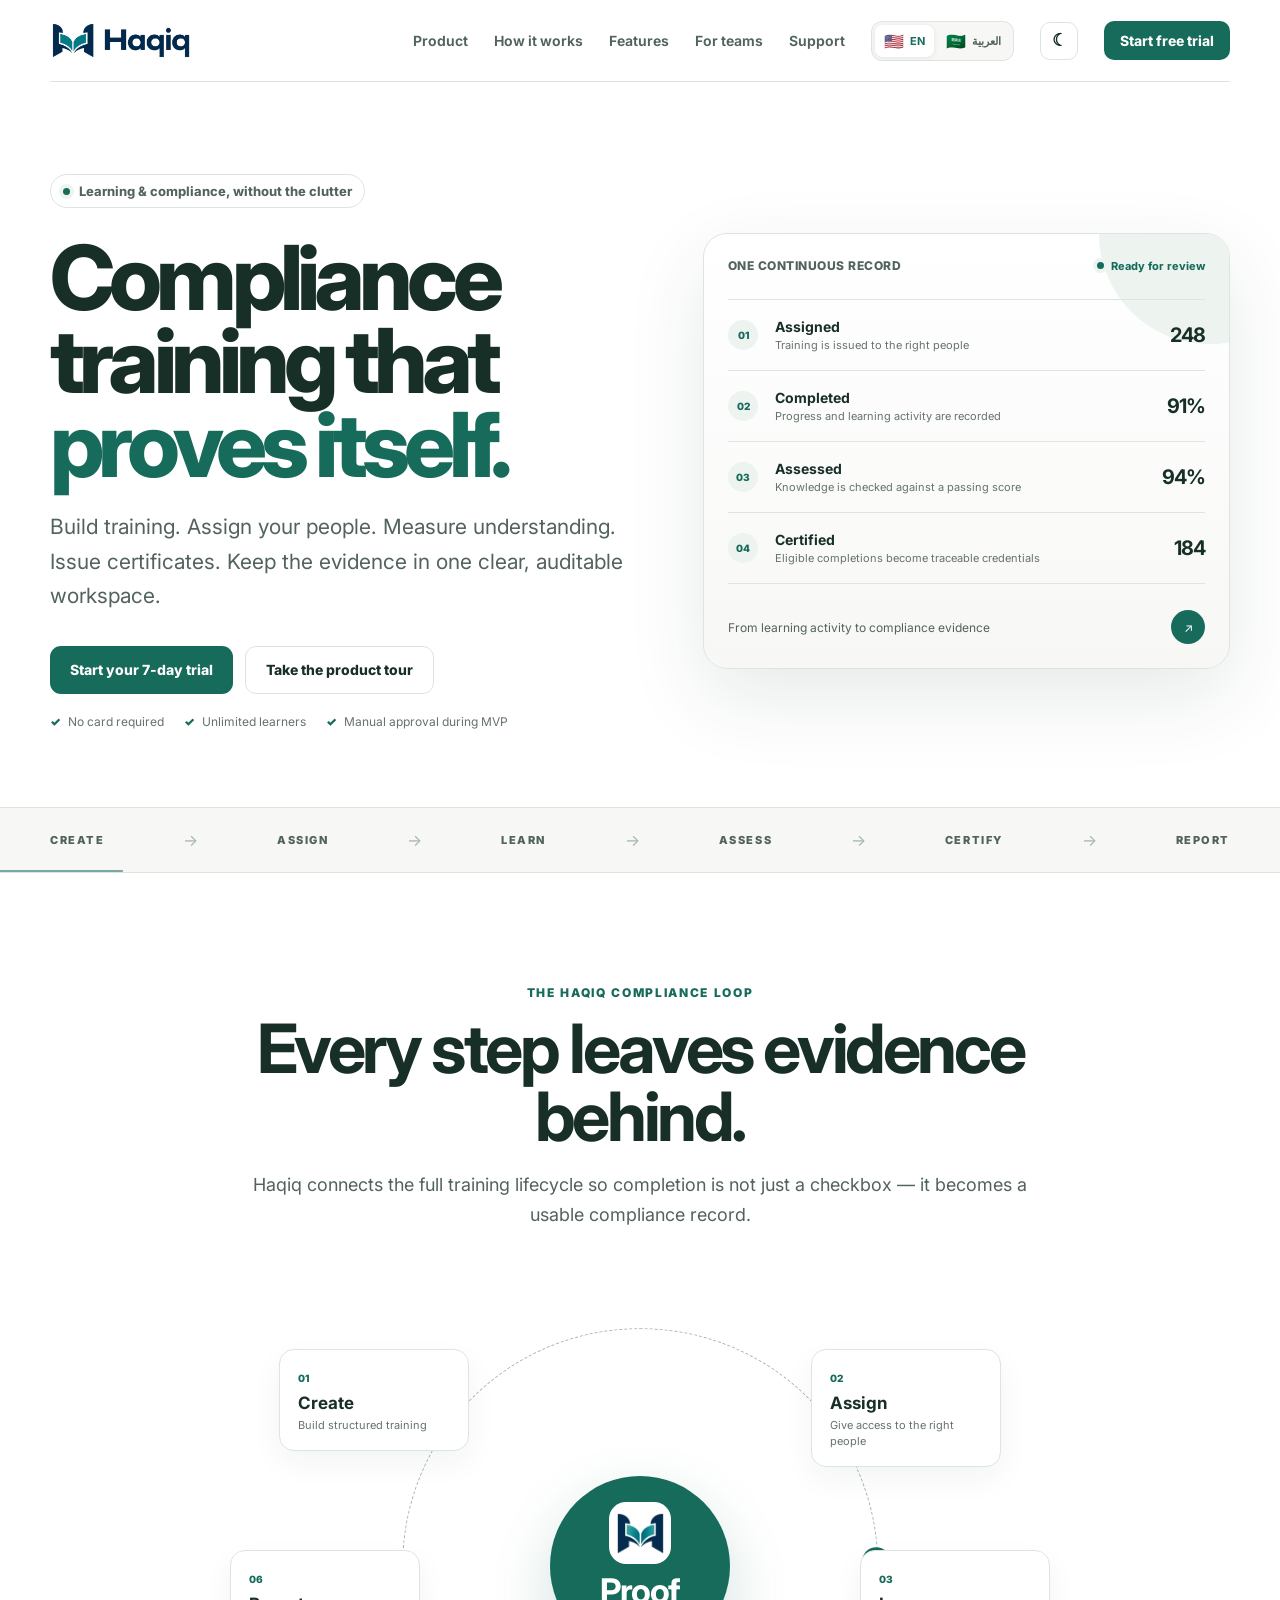
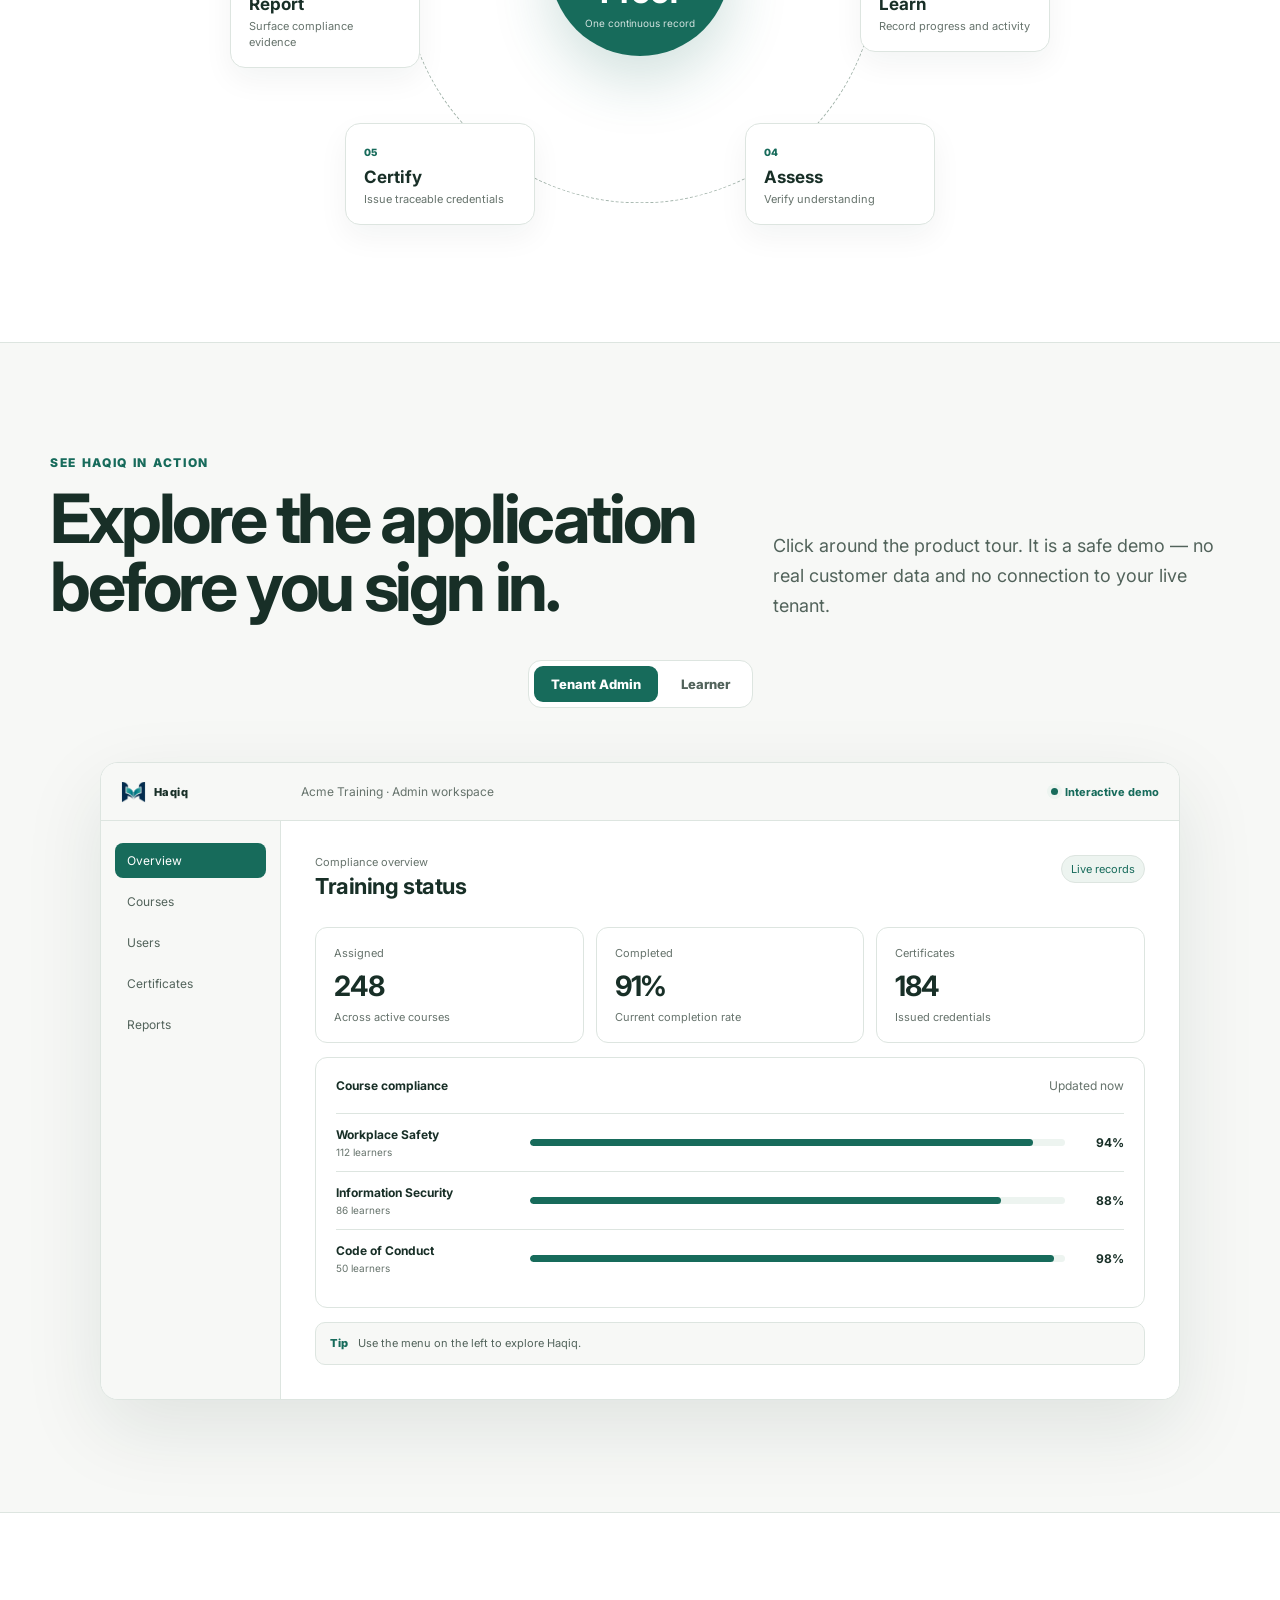
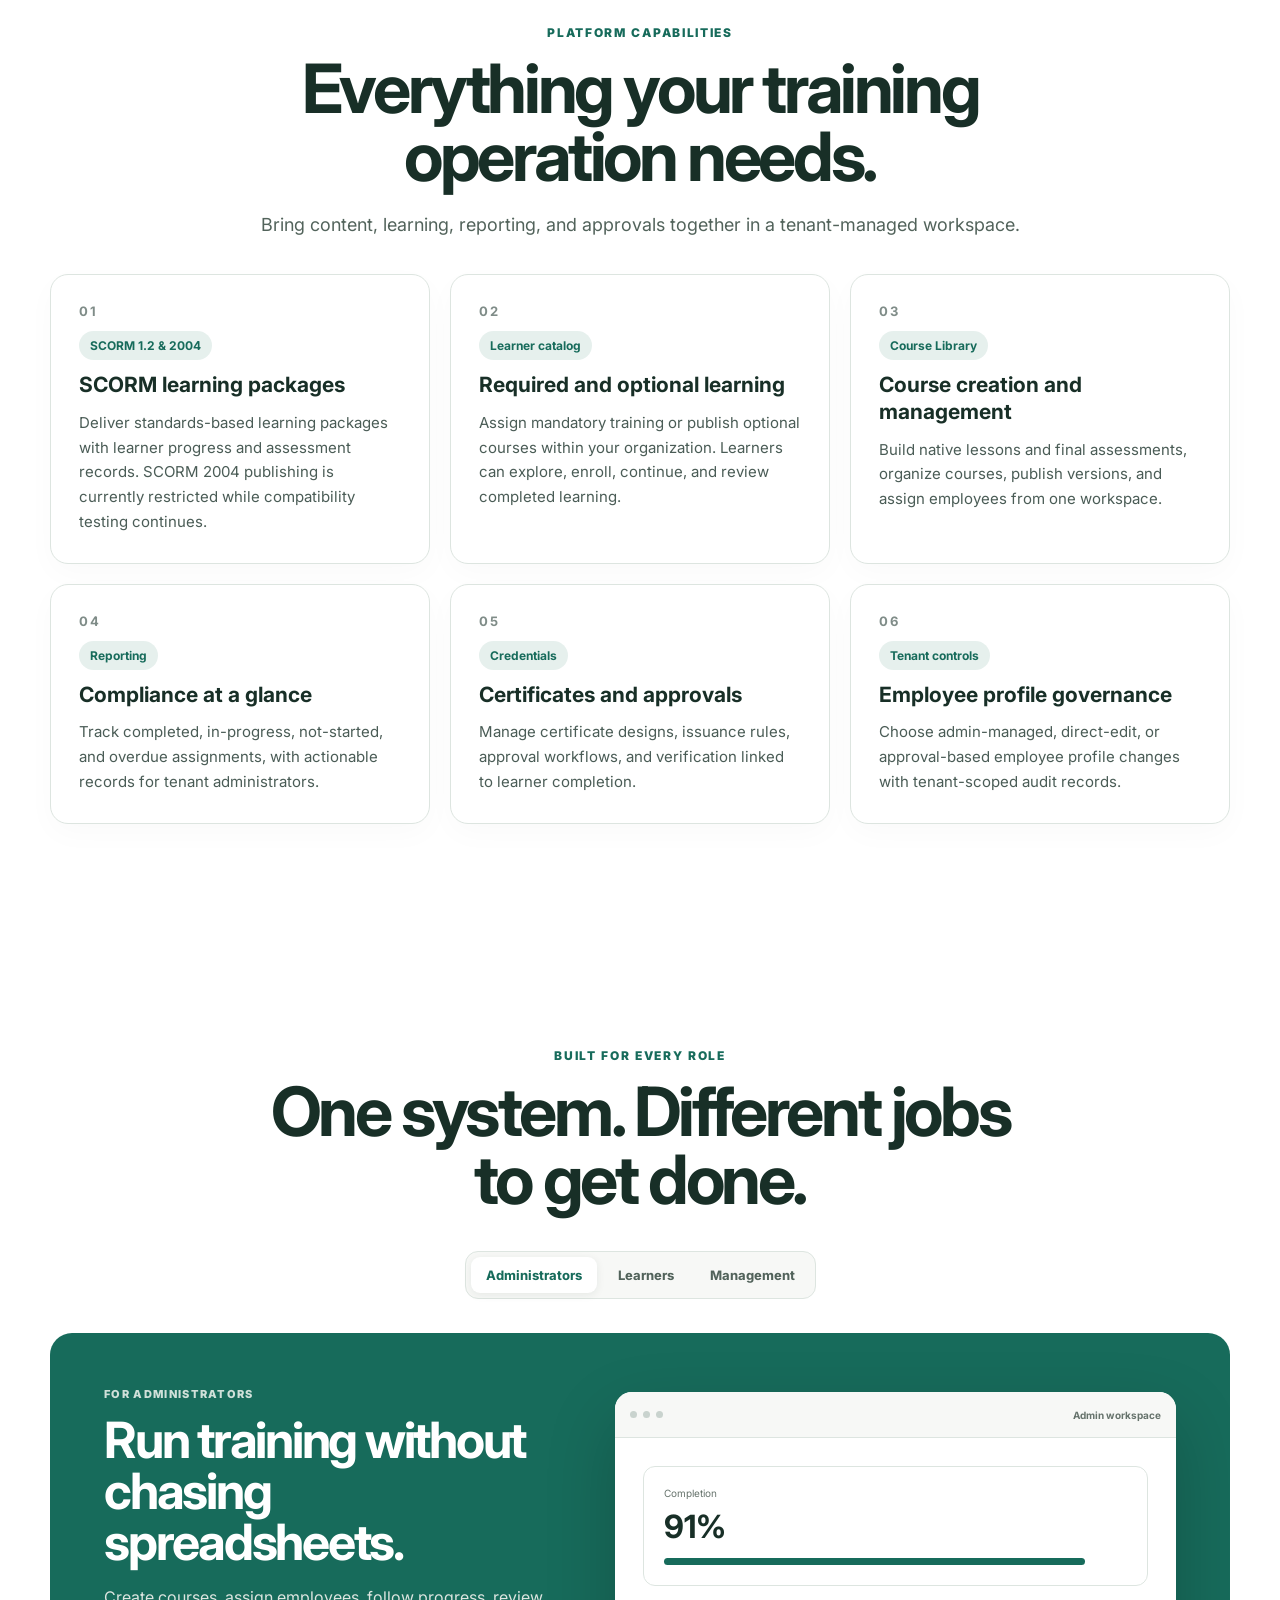
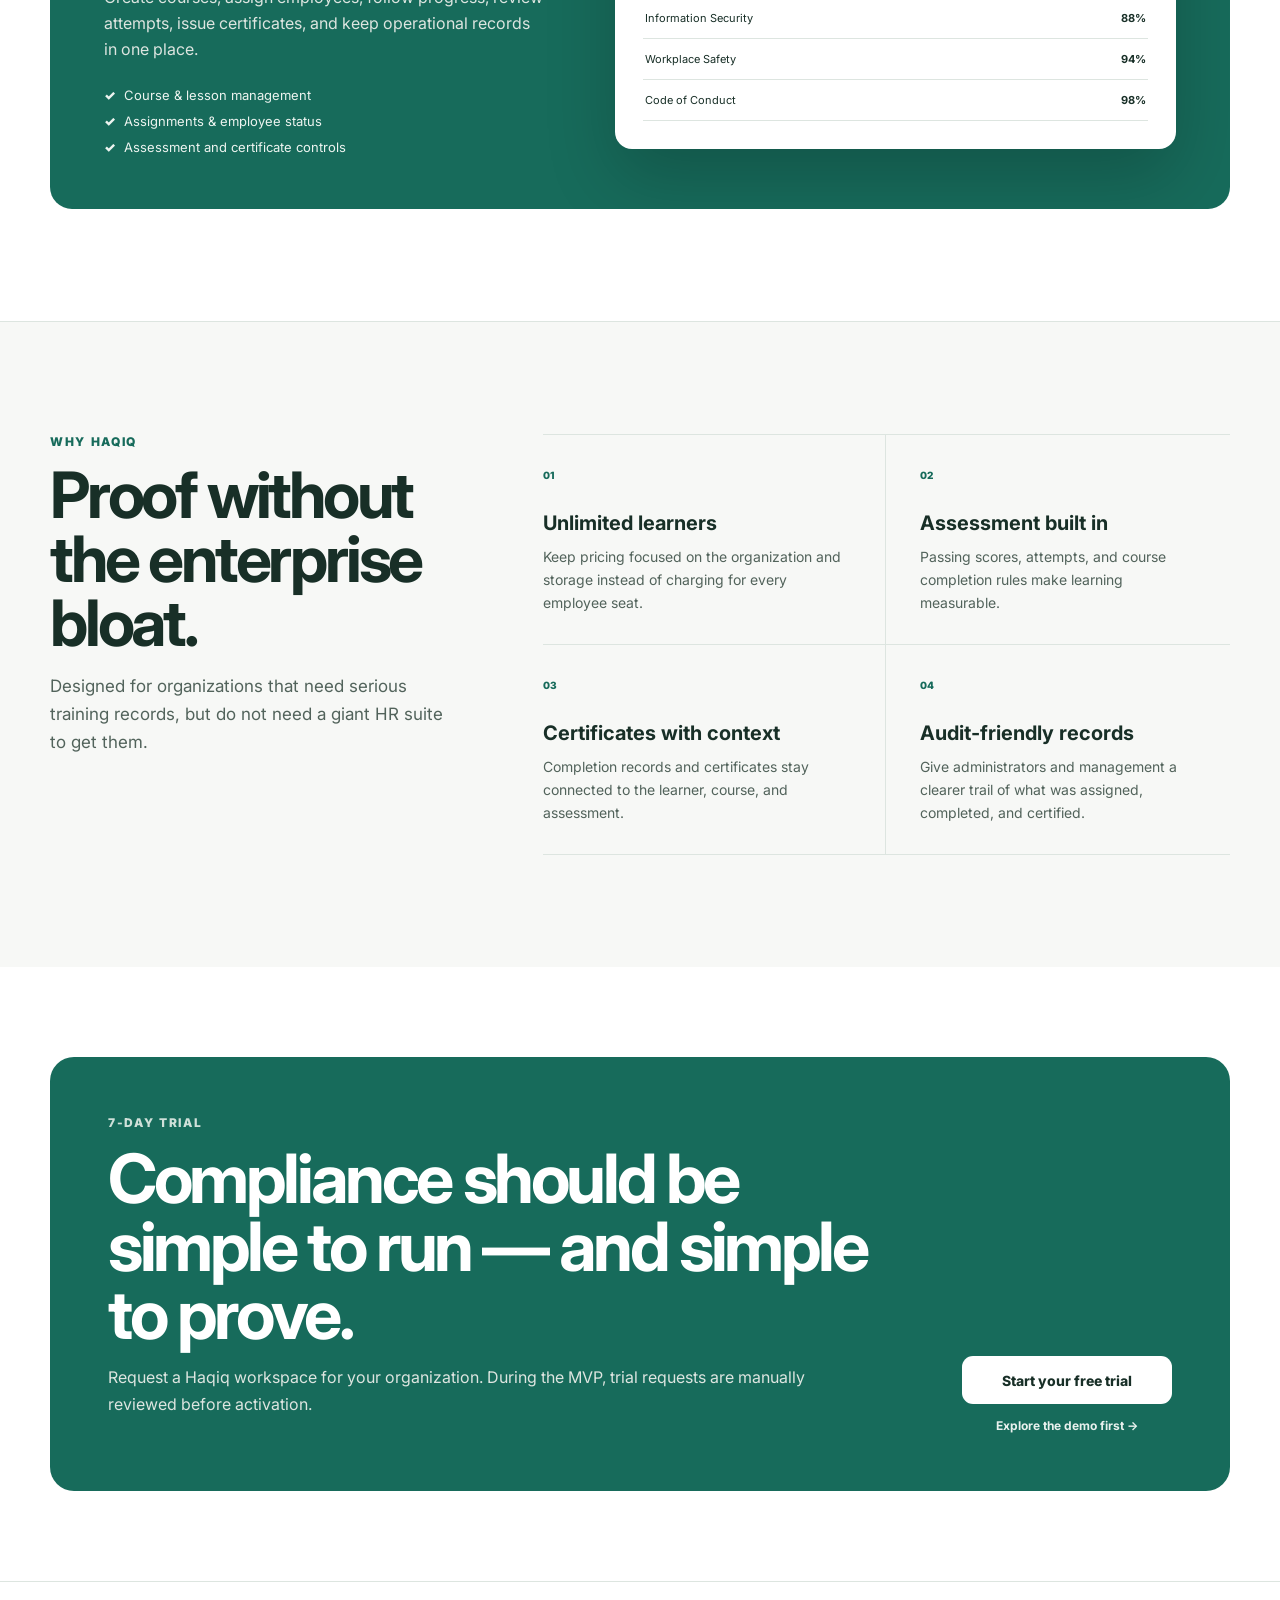
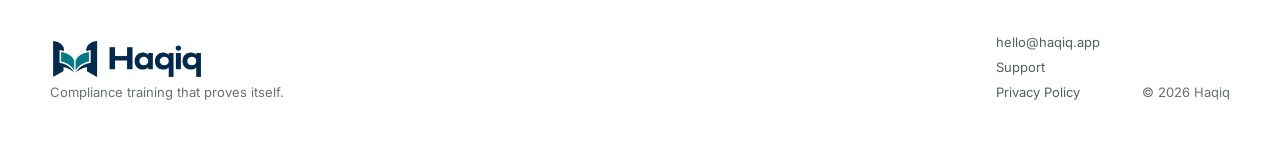
==== index.html @ d744fa61 "design: load Haqiq typography trio on index.html" ====
<!DOCTYPE html>
<html lang="en">
<head>
  <meta charset="UTF-8" />
  <meta name="viewport" content="width=device-width, initial-scale=1.0" />
  <meta name="description" content="Haqiq is a learning and compliance platform for creating training, assessing knowledge, issuing certificates, and keeping clear compliance records." />
  <title>Haqiq — Compliance training that proves itself</title>
  <link rel="stylesheet" href="styles.css?v=20261009-typography" />
  <link rel="canonical" href="https://haqiq.app/" />
  <link rel="alternate" hreflang="en" href="https://haqiq.app/" />
  <link rel="alternate" hreflang="ar" href="https://haqiq.app/ar/" />
  <link rel="alternate" hreflang="x-default" href="https://haqiq.app/" />
  <link rel="preconnect" href="https://fonts.googleapis.com" />
  <link rel="preconnect" href="https://fonts.gstatic.com" crossorigin />
  <link href="https://fonts.googleapis.com/css2?family=IBM+Plex+Sans+Arabic:wght@400;500;600;700&amp;family=Inter:wght@400;500;600;700;800&amp;family=Plus+Jakarta+Sans:wght@500;600;700;800&amp;display=swap" rel="stylesheet" />
  <link rel="icon" type="image/webp" href="assets/haqiq-mark.webp" />
  <script>
    (() => {
      const saved = localStorage.getItem('haqiq-theme');
      const preferred = window.matchMedia('(prefers-color-scheme: dark)').matches ? 'dark' : 'light';
      document.documentElement.dataset.theme = saved || preferred;
      const routeLang = window.location.pathname === '/ar' || window.location.pathname.startsWith('/ar/') ? 'ar' : 'en';
      document.documentElement.dataset.lang = routeLang;
      document.documentElement.lang = routeLang;
      document.documentElement.dir = routeLang === 'ar' ? 'rtl' : 'ltr';
    })();
  </script>
</head>
<body class="home">
  <header class="site-header">
    <a class="brand-lockup" href="./" aria-label="Haqiq home">
      <img class="brand-logo lang-logo" src="assets/haqiq-logo-en.webp" data-logo-en="assets/haqiq-logo-en.webp" data-logo-ar="assets/haqiq-logo-ar.webp" alt="Haqiq" />
    </a>
    <nav class="nav" aria-label="Primary navigation">
      <a href="#product">Product</a>
      <a href="#loop">How it works</a>
      <a href="#capabilities">Features</a>
      <a href="#roles">For teams</a>
      <a href="./support/">Support</a>
      <div class="language-switcher" aria-label="Language">
        <button class="lang-button" type="button" data-lang="en" aria-label="English"><span class="flag" aria-hidden="true">🇺🇸</span><b>EN</b></button>
        <button class="lang-button" type="button" data-lang="ar" aria-label="العربية"><span class="flag" aria-hidden="true">🇸🇦</span><b>العربية</b></button>
      </div>
      <button class="theme-toggle" type="button" aria-label="Switch color theme" title="Switch color theme"><span class="theme-icon" aria-hidden="true">☾</span></button>
      <button class="nav-cta" type="button" data-trial-open>Start free trial</button>
    </nav>
  </header>

  <div class="brand-companion" aria-hidden="true">
    <div class="brand-companion-ring">
      <img src="assets/haqiq-mark.webp" alt="" />
    </div>
  </div>

  <main>
    <section class="hero shell">
      <div class="hero-grid">
        <div class="hero-copy-wrap">
          <div class="eyebrow"><span class="dot"></span> Learning & compliance, without the clutter</div>
          <h1>Compliance training that <em>proves itself.</em></h1>
          <p class="hero-copy">
            Build training. Assign your people. Measure understanding. Issue certificates.
            Keep the evidence in one clear, auditable workspace.
          </p>
          <div class="hero-actions">
            <button class="button primary" type="button" data-trial-open>Start your 7-day trial</button>
            <a class="button secondary" href="#product">Take the product tour</a>
          </div>
          <div class="hero-notes">
            <span>No card required</span>
            <span>Unlimited learners</span>
            <span>Manual approval during MVP</span>
          </div>
        </div>

        <div class="hero-proof-card" aria-label="Haqiq compliance journey">
          <div class="proof-card-top">
            <span class="proof-label">One continuous record</span>
            <span class="proof-live"><i></i> Ready for review</span>
          </div>
          <div class="proof-stack">
            <div class="proof-item"><span>01</span><div><strong>Assigned</strong><small>Training is issued to the right people</small></div><b>248</b></div>
            <div class="proof-item"><span>02</span><div><strong>Completed</strong><small>Progress and learning activity are recorded</small></div><b>91%</b></div>
            <div class="proof-item"><span>03</span><div><strong>Assessed</strong><small>Knowledge is checked against a passing score</small></div><b>94%</b></div>
            <div class="proof-item"><span>04</span><div><strong>Certified</strong><small>Eligible completions become traceable credentials</small></div><b>184</b></div>
          </div>
          <div class="proof-footer">
            <span>From learning activity to compliance evidence</span>
            <span class="proof-arrow">↗</span>
          </div>
        </div>
      </div>
    </section>

    <section class="signal-strip">
      <div class="shell signal-inner">
        <span>CREATE</span><i>→</i><span>ASSIGN</span><i>→</i><span>LEARN</span><i>→</i><span>ASSESS</span><i>→</i><span>CERTIFY</span><i>→</i><span>REPORT</span>
      </div>
    </section>

    <section class="section shell" id="loop">
      <div class="section-intro centered">
        <p class="kicker">The Haqiq compliance loop</p>
        <h2>Every step leaves evidence behind.</h2>
        <p>Haqiq connects the full training lifecycle so completion is not just a checkbox — it becomes a usable compliance record.</p>
      </div>

      <div class="compliance-loop" aria-label="Create, Assign, Learn, Assess, Certify, Report">
        <div class="loop-ring"></div>
        <div class="loop-center">
          <span class="loop-logo-wrap"><img src="assets/haqiq-mark.webp" alt="" aria-hidden="true" /></span>
          <strong>Proof</strong>
          <small>One continuous record</small>
        </div>
        <article class="loop-node node-1"><span>01</span><strong>Create</strong><small>Build structured training</small></article>
        <article class="loop-node node-2"><span>02</span><strong>Assign</strong><small>Give access to the right people</small></article>
        <article class="loop-node node-3"><span>03</span><strong>Learn</strong><small>Record progress and activity</small></article>
        <article class="loop-node node-4"><span>04</span><strong>Assess</strong><small>Verify understanding</small></article>
        <article class="loop-node node-5"><span>05</span><strong>Certify</strong><small>Issue traceable credentials</small></article>
        <article class="loop-node node-6"><span>06</span><strong>Report</strong><small>Surface compliance evidence</small></article>
      </div>
    </section>

    <section class="section product-section" id="product">
      <div class="shell">
        <div class="section-intro product-intro">
          <div>
            <p class="kicker">See Haqiq in action</p>
            <h2>Explore the application before you sign in.</h2>
          </div>
          <p>Click around the product tour. It is a safe demo — no real customer data and no connection to your live tenant.</p>
        </div>

        <div class="product-view-tabs" role="tablist" aria-label="Product view">
          <button class="active" type="button" role="tab" aria-selected="true" data-product-view-tab="admin">Tenant Admin</button>
          <button type="button" role="tab" aria-selected="false" data-product-view-tab="learner">Learner</button>
        </div>

        <div class="product-view-panel active" data-product-view-panel="admin">
        <div class="product-preview demo-shell" aria-label="Interactive Haqiq tenant admin demo">
          <div class="preview-topbar">
            <div class="preview-brand"><img src="assets/haqiq-mark.webp" alt="" aria-hidden="true" /><span data-brand-text>Haqiq</span></div>
            <div class="preview-org">Acme Training · Admin workspace</div>
            <div class="demo-live"><span></span> Interactive demo</div>
          </div>

          <div class="preview-body">
            <aside class="preview-sidebar demo-nav" aria-label="Demo navigation">
              <button class="active" type="button" data-demo-tab="overview">Overview</button>
              <button type="button" data-demo-tab="courses">Courses</button>
              <button type="button" data-demo-tab="users">Users</button>
              <button type="button" data-demo-tab="certificates">Certificates</button>
              <button type="button" data-demo-tab="reports">Reports</button>
            </aside>

            <div class="preview-content demo-content">
              <section class="demo-panel active" data-demo-panel="overview">
                <div class="preview-heading">
                  <div><small>Compliance overview</small><strong>Training status</strong></div>
                  <span class="status-pill">Live records</span>
                </div>
                <div class="metric-grid">
                  <div class="metric"><span>Assigned</span><strong>248</strong><small>Across active courses</small></div>
                  <div class="metric"><span>Completed</span><strong>91%</strong><small>Current completion rate</small></div>
                  <div class="metric"><span>Certificates</span><strong>184</strong><small>Issued credentials</small></div>
                </div>
                <div class="activity-card">
                  <div class="activity-head"><strong>Course compliance</strong><span>Updated now</span></div>
                  <div class="course-row"><div><b>Workplace Safety</b><small>112 learners</small></div><div class="bar"><i style="width:94%"></i></div><strong>94%</strong></div>
                  <div class="course-row"><div><b>Information Security</b><small>86 learners</small></div><div class="bar"><i style="width:88%"></i></div><strong>88%</strong></div>
                  <div class="course-row"><div><b>Code of Conduct</b><small>50 learners</small></div><div class="bar"><i style="width:98%"></i></div><strong>98%</strong></div>
                </div>
              </section>

              <section class="demo-panel" data-demo-panel="courses">
                <div class="preview-heading">
                  <div><small>Course management</small><strong>Courses</strong></div>
                  <button class="demo-action" type="button" data-demo-message="Course creation is available to tenant administrators.">+ New course</button>
                </div>
                <div class="demo-table">
                  <div class="demo-table-head"><span>Course</span><span>Status</span><span>Completion</span><span></span></div>
                  <div class="demo-table-row"><span><b>Information Security</b><small>Version 2.1 · 86 learners</small></span><span class="mini-badge green">Published</span><span>88%</span><button type="button" data-demo-message="Information Security · 8 lessons · Final assessment · 80% passing score">Open</button></div>
                  <div class="demo-table-row"><span><b>Workplace Safety</b><small>Version 1.4 · 112 learners</small></span><span class="mini-badge green">Published</span><span>94%</span><button type="button" data-demo-message="Workplace Safety · 6 lessons · Certificate enabled">Open</button></div>
                  <div class="demo-table-row"><span><b>Data Privacy</b><small>Draft · not assigned</small></span><span class="mini-badge">Draft</span><span>—</span><button type="button" data-demo-message="Data Privacy is still in draft and can be edited before publishing.">Edit</button></div>
                </div>
              </section>

              <section class="demo-panel" data-demo-panel="users">
                <div class="preview-heading">
                  <div><small>People</small><strong>Users</strong></div>
                  <button class="demo-action" type="button" data-demo-message="Admins can invite or add employees and assign them to training.">+ Add user</button>
                </div>
                <div class="demo-table">
                  <div class="demo-table-head"><span>Employee</span><span>Department</span><span>Status</span><span></span></div>
                  <div class="demo-table-row"><span><b>Sarah Malik</b><small>sarah@acme.example</small></span><span>Operations</span><span class="mini-badge green">Active</span><button type="button" data-demo-message="Sarah Malik · 4 assigned courses · 4 completed · 4 certificates">View</button></div>
                  <div class="demo-table-row"><span><b>Omar Hassan</b><small>omar@acme.example</small></span><span>Finance</span><span class="mini-badge green">Active</span><button type="button" data-demo-message="Omar Hassan · 3 assigned courses · 2 completed · 1 in progress">View</button></div>
                  <div class="demo-table-row"><span><b>Lina George</b><small>lina@acme.example</small></span><span>HR</span><span class="mini-badge amber">Pending</span><button type="button" data-demo-message="Lina George has been invited and has not yet activated her account.">View</button></div>
                </div>
              </section>

              <section class="demo-panel" data-demo-panel="certificates">
                <div class="preview-heading">
                  <div><small>Credentials</small><strong>Certificates</strong></div>
                  <span class="status-pill">184 issued</span>
                </div>
                <div class="demo-table">
                  <div class="demo-table-head"><span>Employee</span><span>Course</span><span>Status</span><span></span></div>
                  <div class="demo-table-row"><span><b>Sarah Malik</b><small>HQ-26-0184</small></span><span>Information Security</span><span class="mini-badge green">Valid</span><button type="button" data-demo-message="Certificate HQ-26-0184 · Score 94% · Valid credential">View</button></div>
                  <div class="demo-table-row"><span><b>Omar Hassan</b><small>HQ-26-0172</small></span><span>Workplace Safety</span><span class="mini-badge green">Valid</span><button type="button" data-demo-message="Certificate HQ-26-0172 · Score 88% · Valid credential">View</button></div>
                  <div class="demo-table-row"><span><b>Maya Chen</b><small>HQ-26-0149</small></span><span>Code of Conduct</span><span class="mini-badge">Expired</span><button type="button" data-demo-message="Certificate HQ-26-0149 has expired and can be reassigned for renewal.">View</button></div>
                </div>
              </section>

              <section class="demo-panel" data-demo-panel="reports">
                <div class="preview-heading">
                  <div><small>Reporting</small><strong>Compliance report</strong></div>
                  <div class="demo-segment" aria-label="Report views">
                    <button class="active" type="button" data-report="compliance">Compliance</button>
                    <button type="button" data-report="attempts">Attempts</button>
                    <button type="button" data-report="audit">Audit</button>
                  </div>
                </div>
                <div class="report-card">
                  <div class="report-number" id="demo-report-number">91%</div>
                  <div><strong id="demo-report-title">Overall completion</strong><p id="demo-report-copy">226 of 248 assigned training records are complete.</p></div>
                </div>
                <div class="report-bars">
                  <div><span>Operations</span><div class="bar"><i style="width:96%"></i></div><b>96%</b></div>
                  <div><span>Finance</span><div class="bar"><i style="width:89%"></i></div><b>89%</b></div>
                  <div><span>Human Resources</span><div class="bar"><i style="width:93%"></i></div><b>93%</b></div>
                </div>
              </section>

              <div class="demo-feedback" id="demo-feedback" role="status" aria-live="polite">
                <span>Tip</span> Use the menu on the left to explore Haqiq.
              </div>
            </div>
          </div>
        </div>
        </div>

        <div class="product-view-panel" data-product-view-panel="learner">
          <div class="product-preview learner-demo-shell" aria-label="Interactive Haqiq learner demo">
            <div class="preview-topbar">
              <div class="preview-brand"><img src="assets/haqiq-mark.webp" alt="" aria-hidden="true" /><span data-brand-text>Haqiq</span></div>
              <div class="preview-org">Acme Training · Learner workspace</div>
              <div class="learner-user"><span class="learner-avatar">SM</span><div><strong>Sarah Malik</strong><small>Learner</small></div></div>
            </div>

            <div class="preview-body learner-preview-body">
              <aside class="preview-sidebar demo-nav learner-nav" aria-label="Learner demo navigation">
                <button class="active" type="button" data-learner-tab="learning">My Learning</button>
                <button type="button" data-learner-tab="certificates">My Certificates</button>
                <button type="button" data-learner-tab="profile">Profile</button>
              </aside>

              <div class="preview-content learner-content">
                <section class="learner-panel active" data-learner-panel="learning">
                  <div class="preview-heading">
                    <div><small>Learner workspace</small><strong>My Learning</strong></div>
                    <span class="status-pill">4 assigned</span>
                  </div>

                  <div class="learner-summary">
                    <div class="metric"><span>Assigned</span><strong>4</strong><small>Required training</small></div>
                    <div class="metric"><span>In progress</span><strong>1</strong><small>Continue where you left off</small></div>
                    <div class="metric"><span>Completed</span><strong>3</strong><small>Training completed</small></div>
                  </div>

                  <div class="learner-course-list">
                    <article class="learner-course featured">
                      <div class="course-state">In progress</div>
                      <div class="learner-course-main">
                        <div><small>Compliance training</small><h3>Information Security</h3><p>Continue your assigned course and resume from your latest saved position.</p></div>
                        <button type="button" data-learner-message="Information Security opens at your latest saved lesson position.">Continue learning</button>
                      </div>
                      <div class="learner-progress"><span><i style="width:65%"></i></span><b>65%</b></div>
                    </article>

                    <article class="learner-course">
                      <div class="course-state complete">Completed</div>
                      <div class="learner-course-main">
                        <div><small>Health & safety</small><h3>Workplace Safety</h3><p>Completed successfully. Your certificate is available.</p></div>
                        <button type="button" data-learner-message="Your Workplace Safety certificate is ready to view.">View certificate</button>
                      </div>
                      <div class="learner-progress"><span><i style="width:100%"></i></span><b>100%</b></div>
                    </article>

                    <article class="learner-course">
                      <div class="course-state complete">Completed</div>
                      <div class="learner-course-main">
                        <div><small>Company policy</small><h3>Code of Conduct</h3><p>Assessment passed and completion recorded.</p></div>
                        <button type="button" data-learner-message="Code of Conduct is complete with a recorded passing assessment.">Review</button>
                      </div>
                      <div class="learner-progress"><span><i style="width:100%"></i></span><b>100%</b></div>
                    </article>
                  </div>

                  <div class="demo-feedback learner-feedback" id="learner-demo-feedback" role="status" aria-live="polite">
                    <span>Tip</span> Select a course to see how the learner continues training.
                  </div>
                </section>

                <section class="learner-panel" data-learner-panel="certificates">
                  <div class="preview-heading">
                    <div><small>Credentials</small><strong>My Certificates</strong></div>
                    <span class="status-pill">3 earned</span>
                  </div>
                  <div class="certificate-grid">
                    <article><img src="assets/haqiq-mark.webp" alt="" /><div><small>Certificate</small><strong>Workplace Safety</strong><p>Issued after successful completion</p></div><button type="button" data-learner-message="Certificate HQ-26-0184 is valid and ready to view.">View</button></article>
                    <article><img src="assets/haqiq-mark.webp" alt="" /><div><small>Certificate</small><strong>Code of Conduct</strong><p>Valid learner credential</p></div><button type="button" data-learner-message="Certificate HQ-26-0172 is valid and ready to view.">View</button></article>
                    <article><img src="assets/haqiq-mark.webp" alt="" /><div><small>Certificate</small><strong>Data Privacy Basics</strong><p>Valid learner credential</p></div><button type="button" data-learner-message="Certificate HQ-26-0149 is valid and ready to view.">View</button></article>
                  </div>
                </section>

                <section class="learner-panel" data-learner-panel="profile">
                  <div class="preview-heading">
                    <div><small>Account</small><strong>Profile</strong></div>
                  </div>
                  <div class="learner-profile-card">
                    <span class="learner-avatar large">SM</span>
                    <div><strong>Sarah Malik</strong><p>sarah@acme.example</p><small>Operations · Learner</small></div>
                  </div>
                  <div class="profile-actions">
                    <button type="button" data-learner-message="Learners can update their password securely from their account.">Change password</button>
                    <button type="button" data-learner-message="Profile details are managed within the learner account.">Account details</button>
                  </div>
                </section>
              </div>
            </div>
          </div>
        </div>
      </div>
    </section>

    <section class="section capabilities-section" id="capabilities">
      <div class="shell">
        <div class="section-intro centered">
          <p class="kicker">Platform capabilities</p>
          <h2>Everything your training operation needs.</h2>
          <p>Bring content, learning, reporting, and approvals together in a tenant-managed workspace.</p>
        </div>
        <div class="capabilities-grid">
          <article class="capability-card">
            <span class="capability-number">01</span>
            <span class="capability-tag">SCORM 1.2 & 2004</span>
            <h3>SCORM learning packages</h3>
            <p>Deliver standards-based learning packages with learner progress and assessment records. SCORM 2004 publishing is currently restricted while compatibility testing continues.</p>
          </article>
          <article class="capability-card">
            <span class="capability-number">02</span>
            <span class="capability-tag">Learner catalog</span>
            <h3>Required and optional learning</h3>
            <p>Assign mandatory training or publish optional courses within your organization. Learners can explore, enroll, continue, and review completed learning.</p>
          </article>
          <article class="capability-card">
            <span class="capability-number">03</span>
            <span class="capability-tag">Course Library</span>
            <h3>Course creation and management</h3>
            <p>Build native lessons and final assessments, organize courses, publish versions, and assign employees from one workspace.</p>
          </article>
          <article class="capability-card">
            <span class="capability-number">04</span>
            <span class="capability-tag">Reporting</span>
            <h3>Compliance at a glance</h3>
            <p>Track completed, in-progress, not-started, and overdue assignments, with actionable records for tenant administrators.</p>
          </article>
          <article class="capability-card">
            <span class="capability-number">05</span>
            <span class="capability-tag">Credentials</span>
            <h3>Certificates and approvals</h3>
            <p>Manage certificate designs, issuance rules, approval workflows, and verification linked to learner completion.</p>
          </article>
          <article class="capability-card">
            <span class="capability-number">06</span>
            <span class="capability-tag">Tenant controls</span>
            <h3>Employee profile governance</h3>
            <p>Choose admin-managed, direct-edit, or approval-based employee profile changes with tenant-scoped audit records.</p>
          </article>
        </div>
      </div>
    </section>

    <section class="section shell" id="roles">
      <div class="section-intro centered roles-heading">
        <p class="kicker">Built for every role</p>
        <h2>One system. Different jobs to get done.</h2>
      </div>

      <div class="role-tabs" role="tablist" aria-label="Haqiq roles">
        <button class="active" type="button" role="tab" aria-selected="true" data-role-tab="admin">Administrators</button>
        <button type="button" role="tab" aria-selected="false" data-role-tab="learner">Learners</button>
        <button type="button" role="tab" aria-selected="false" data-role-tab="management">Management</button>
      </div>

      <div class="role-stage">
        <div class="role-copy">
          <p class="role-eyebrow" id="role-eyebrow">For administrators</p>
          <h3 id="role-title">Run training without chasing spreadsheets.</h3>
          <p id="role-copy">Create courses, assign employees, follow progress, review attempts, issue certificates, and keep operational records in one place.</p>
          <div class="role-points" id="role-points">
            <span>Course & lesson management</span>
            <span>Assignments & employee status</span>
            <span>Assessment and certificate controls</span>
          </div>
        </div>
        <div class="role-visual">
          <div class="role-window">
            <div class="role-window-top"><span></span><span></span><span></span><b id="role-window-label">Admin workspace</b></div>
            <div class="role-window-body" id="role-window-body">
              <div class="role-mini-card"><small>Completion</small><strong>91%</strong><i style="width:91%"></i></div>
              <div class="role-mini-row"><span>Information Security</span><b>88%</b></div>
              <div class="role-mini-row"><span>Workplace Safety</span><b>94%</b></div>
              <div class="role-mini-row"><span>Code of Conduct</span><b>98%</b></div>
            </div>
          </div>
        </div>
      </div>
    </section>

    <section class="section value-section">
      <div class="shell value-grid">
        <div class="value-lead">
          <p class="kicker">Why Haqiq</p>
          <h2>Proof without the enterprise bloat.</h2>
          <p>Designed for organizations that need serious training records, but do not need a giant HR suite to get them.</p>
        </div>
        <div class="value-cards">
          <article><span>01</span><h3>Unlimited learners</h3><p>Keep pricing focused on the organization and storage instead of charging for every employee seat.</p></article>
          <article><span>02</span><h3>Assessment built in</h3><p>Passing scores, attempts, and course completion rules make learning measurable.</p></article>
          <article><span>03</span><h3>Certificates with context</h3><p>Completion records and certificates stay connected to the learner, course, and assessment.</p></article>
          <article><span>04</span><h3>Audit-friendly records</h3><p>Give administrators and management a clearer trail of what was assigned, completed, and certified.</p></article>
        </div>
      </div>
    </section>

    <section class="final-cta shell">
      <div class="final-cta-copy">
        <p class="kicker">7-day trial</p>
        <h2>Compliance should be simple to run — and simple to prove.</h2>
        <p>Request a Haqiq workspace for your organization. During the MVP, trial requests are manually reviewed before activation.</p>
      </div>
      <div class="final-cta-actions">
        <button class="button light-button" type="button" data-trial-open>Start your free trial</button>
        <a href="#product">Explore the demo first →</a>
      </div>
    </section>
  </main>

  <footer class="site-footer">
    <div class="footer-inner shell">
      <div>
        <a class="footer-brand" href="./" aria-label="Haqiq home"><img class="footer-logo lang-logo" src="assets/haqiq-logo-en.webp" data-logo-en="assets/haqiq-logo-en.webp" data-logo-ar="assets/haqiq-logo-ar.webp" alt="Haqiq" /></a>
        <p>Compliance training that proves itself.</p>
      </div>
      <div class="footer-links">
        <a href="mailto:hello@haqiq.app">hello@haqiq.app</a>
        <a href="./support/">Support</a>
        <a href="./privacy/">Privacy Policy</a>
      </div>
      <div class="copyright">© 2026 Haqiq</div>
    </div>
  </footer>

  <dialog class="trial-dialog" id="trial-dialog">
    <form class="trial-card" id="trial-form">
      <button class="trial-close" type="button" data-trial-close aria-label="Close trial request">×</button>
      <img class="trial-logo lang-logo" src="assets/haqiq-logo-en.webp" data-logo-en="assets/haqiq-logo-en.webp" data-logo-ar="assets/haqiq-logo-ar.webp" alt="Haqiq" />
      <p class="kicker">7-day free trial</p>
      <h2>Request your Haqiq workspace.</h2>
      <p class="trial-intro">Tell us who you are. During the MVP, each request is reviewed before a workspace is activated.</p>
      <div class="form-grid">
        <label>Company name<input name="company" required autocomplete="organization" placeholder="Acme Trading" /></label>
        <label>Your name<input name="name" required autocomplete="name" placeholder="Ahmed Mansoor" /></label>
        <label>Work email<input name="email" required type="email" autocomplete="email" placeholder="ahmed@company.com" /></label>
        <label>Country<select name="country" required autocomplete="country-name" data-country-select>
          <option value="" selected disabled>Select country</option>
        </select></label>
        <label class="trial-honeypot" aria-hidden="true" tabindex="-1">Website<input name="website" autocomplete="off" tabindex="-1" /></label>
      </div>
      <div class="trial-actions">
        <button class="button primary" type="submit">Request trial</button>
        <button class="button secondary" type="button" data-trial-close>Cancel</button>
      </div>
      <div class="trial-status" id="trial-status" role="status" aria-live="polite"></div>
      <small class="trial-note">No card required. Verify your work email, then your request will be reviewed before activation.</small>
    </form>
  </dialog>

  <script src="script.js?v=20261009-2"></script>
  <script src="trial.js?v=20261009-2"></script>
</body>
</html>
---- styles.css ----
:root {
  --ink: #182F27;
  --muted: #52635B;
  --muted-2: #66736C;
  --line: #DDE5E0;
  --line-strong: #A4B5AC;
  --canvas: #F7F8F6;
  --panel: #FFFFFF;
  --brand: #176B5B;
  --brand-hover: #105747;
  --brand-subtle: #EDF4F0;
  --warning: #805B18;
  --warning-subtle: #FBF4E5;
  --max: 1180px;
  --shadow: 0 28px 80px rgba(24,47,39,.10);
}

* { box-sizing: border-box; }
html { scroll-behavior: smooth; }
body {
  margin: 0;
  font-family: Inter, ui-sans-serif, -apple-system, BlinkMacSystemFont, "Segoe UI", Roboto, Arial, sans-serif;
  color: var(--ink);
  background: var(--panel);
  -webkit-font-smoothing: antialiased;
}
button, input { font: inherit; }
button { color: inherit; }
a { color: inherit; }
.shell { width: min(var(--max), calc(100% - 48px)); margin: 0 auto; }

.site-header {
  width: min(var(--max), calc(100% - 48px));
  margin: 0 auto;
  min-height: 82px;
  display: flex;
  align-items: center;
  justify-content: space-between;
  gap: 28px;
  border-bottom: 1px solid var(--line);
}
.wordmark {
  font-size: 14px;
  font-weight: 900;
  letter-spacing: .19em;
  text-decoration: none;
}
.nav { display: flex; align-items: center; gap: 26px; font-size: 14px; font-weight: 650; }
.nav a { text-decoration: none; color: var(--muted); }
.nav a:hover { color: var(--brand); }
.nav-cta {
  border: 0;
  background: var(--brand);
  color: #fff;
  border-radius: 10px;
  padding: 11px 16px;
  font-size: 14px;
  font-weight: 750;
  cursor: pointer;
}
.nav-cta:hover { background: var(--brand-hover); }

.theme-toggle {
  width: 38px;
  height: 38px;
  border: 1px solid var(--line);
  border-radius: 10px;
  background: var(--panel);
  color: var(--ink);
  display: inline-grid;
  place-items: center;
  cursor: pointer;
  padding: 0;
  flex: 0 0 auto;
}
.theme-toggle:hover { background: var(--brand-subtle); color: var(--brand); border-color: var(--line-strong); }
.theme-icon { font-size: 17px; line-height: 1; }

.hero { padding: 92px 0 78px; }
.hero-grid { display: grid; grid-template-columns: 1.05fr .95fr; gap: 70px; align-items: center; }
.eyebrow {
  display: inline-flex;
  gap: 9px;
  align-items: center;
  font-size: 13px;
  font-weight: 750;
  color: var(--muted);
  border: 1px solid var(--line);
  border-radius: 999px;
  padding: 8px 12px;
  background: var(--panel);
}
.dot { width: 7px; height: 7px; border-radius: 50%; background: var(--brand); box-shadow: 0 0 0 4px var(--brand-subtle); }
.hero h1 {
  margin: 28px 0 24px;
  max-width: 720px;
  font-size: clamp(58px, 7vw, 94px);
  line-height: .93;
  letter-spacing: -.065em;
  font-weight: 780;
}
.hero h1 em { display: block; font-style: normal; color: var(--brand); }
.hero-copy { max-width: 680px; margin: 0; color: var(--muted); font-size: clamp(18px, 1.7vw, 21px); line-height: 1.65; }
.hero-actions { margin-top: 32px; display: flex; gap: 12px; flex-wrap: wrap; }
.button {
  min-height: 48px;
  display: inline-flex;
  align-items: center;
  justify-content: center;
  padding: 0 20px;
  border-radius: 11px;
  border: 0;
  text-decoration: none;
  font-size: 14px;
  font-weight: 780;
  cursor: pointer;
}
.primary { background: var(--brand); color: white; }
.primary:hover { background: var(--brand-hover); }
.secondary { background: var(--panel); color: var(--ink); border: 1px solid var(--line); }
.secondary:hover { background: var(--canvas); }
.hero-notes { margin-top: 20px; display: flex; gap: 10px 20px; flex-wrap: wrap; color: var(--muted-2); font-size: 12px; }
.hero-notes span::before { content: "✓"; margin-right: 7px; color: var(--brand); font-weight: 900; }

.hero-proof-card {
  position: relative;
  border: 1px solid var(--line);
  border-radius: 24px;
  padding: 24px;
  background: linear-gradient(180deg, var(--panel), var(--canvas));
  box-shadow: var(--shadow);
  overflow: hidden;
}
.hero-proof-card::before {
  content: "";
  position: absolute;
  width: 220px;
  height: 220px;
  border-radius: 50%;
  background: var(--brand-subtle);
  right: -90px;
  top: -110px;
}
.proof-card-top, .proof-footer { position: relative; display: flex; justify-content: space-between; gap: 18px; align-items: center; }
.proof-label { font-size: 12px; font-weight: 800; letter-spacing: .04em; text-transform: uppercase; color: var(--muted); }
.proof-live { display: inline-flex; align-items: center; gap: 7px; color: var(--brand); font-size: 11px; font-weight: 750; }
.proof-live i { width: 7px; height: 7px; border-radius: 50%; background: var(--brand); box-shadow: 0 0 0 4px var(--brand-subtle); }
.proof-stack { position: relative; margin: 26px 0; border-top: 1px solid var(--line); }
.proof-item {
  display: grid;
  grid-template-columns: 34px 1fr auto;
  gap: 13px;
  align-items: center;
  padding: 18px 0;
  border-bottom: 1px solid var(--line);
}
.proof-item > span { width: 30px; height: 30px; border-radius: 50%; display: grid; place-items: center; background: var(--brand-subtle); color: var(--brand); font-size: 10px; font-weight: 850; }
.proof-item strong, .proof-item small { display: block; }
.proof-item strong { font-size: 14px; }
.proof-item small { color: var(--muted-2); font-size: 11px; margin-top: 3px; }
.proof-item > b { font-size: 20px; letter-spacing: -.04em; }
.proof-footer { color: var(--muted); font-size: 12px; }
.proof-arrow { width: 34px; height: 34px; border-radius: 50%; display: grid; place-items: center; background: var(--brand); color: #fff; }

.signal-strip { border-top: 1px solid var(--line); border-bottom: 1px solid var(--line); background: var(--canvas); overflow: hidden; }
.signal-inner { min-height: 64px; display: flex; align-items: center; justify-content: space-between; gap: 20px; white-space: nowrap; }
.signal-inner span { font-size: 11px; letter-spacing: .14em; font-weight: 850; color: var(--muted); }
.signal-inner i { font-style: normal; color: var(--line-strong); }

.section { padding: 112px 0; }
.section-intro { max-width: 790px; }
.section-intro.centered { margin: 0 auto; text-align: center; }
.kicker { margin: 0 0 14px; font-size: 12px; font-weight: 850; letter-spacing: .14em; text-transform: uppercase; color: var(--brand); }
.section h2, .final-cta h2, .trial-card h2 {
  margin: 0;
  font-size: clamp(40px, 5.4vw, 68px);
  line-height: 1;
  letter-spacing: -.05em;
}
.section-intro > p:last-child { margin: 20px auto 0; color: var(--muted); font-size: 18px; line-height: 1.65; }

.compliance-loop { position: relative; width: min(820px, 100%); aspect-ratio: 1.55 / 1; margin: 72px auto 0; }
.loop-ring {
  position: absolute;
  left: 50%;
  top: 50%;
  width: 58%;
  aspect-ratio: 1;
  transform: translate(-50%,-50%);
  border: 1px dashed var(--line-strong);
  border-radius: 50%;
}
.loop-ring::after {
  content: "↻";
  position: absolute;
  right: -13px;
  top: 46%;
  width: 28px;
  height: 28px;
  border-radius: 50%;
  display: grid;
  place-items: center;
  background: var(--brand);
  color: #fff;
  font-size: 13px;
}
.loop-center {
  position: absolute;
  left: 50%;
  top: 50%;
  width: 180px;
  height: 180px;
  transform: translate(-50%,-50%);
  border-radius: 50%;
  background: var(--brand);
  color: #fff;
  display: flex;
  flex-direction: column;
  align-items: center;
  justify-content: center;
  box-shadow: 0 24px 60px rgba(23,107,91,.2);
}
.loop-center span { font-size: 10px; letter-spacing: .18em; font-weight: 900; }
.loop-center strong { font-size: 34px; letter-spacing: -.04em; margin: 6px 0; }
.loop-center small { font-size: 10px; opacity: .8; }
.loop-node {
  position: absolute;
  width: 190px;
  padding: 16px 18px;
  border: 1px solid var(--line);
  border-radius: 15px;
  background: var(--panel);
  box-shadow: 0 12px 30px rgba(24,47,39,.05);
}
.loop-node span { font-size: 10px; color: var(--brand); font-weight: 850; }
.loop-node strong, .loop-node small { display: block; }
.loop-node strong { margin: 7px 0 5px; font-size: 17px; }
.loop-node small { color: var(--muted-2); font-size: 11px; line-height: 1.45; }
.node-1 { left: 6%; top: 9%; }
.node-2 { right: 6%; top: 9%; }
.node-3 { right: 0; top: 47%; }
.node-4 { right: 14%; bottom: 1%; }
.node-5 { left: 14%; bottom: 1%; }
.node-6 { left: 0; top: 47%; }

.product-section { background: var(--canvas); border-top: 1px solid var(--line); border-bottom: 1px solid var(--line); }
.product-intro { max-width: none; display: grid; grid-template-columns: 1fr .7fr; gap: 70px; align-items: end; }
.product-intro > p { margin: 0; color: var(--muted); font-size: 16px; line-height: 1.65; }

.product-preview {
  margin: 54px auto 0;
  max-width: 1080px;
  text-align: left;
  border: 1px solid var(--line);
  border-radius: 18px;
  overflow: hidden;
  background: var(--panel);
  box-shadow: var(--shadow);
}
.preview-topbar {
  height: 58px;
  display: grid;
  grid-template-columns: 180px 1fr auto;
  align-items: center;
  padding: 0 20px;
  border-bottom: 1px solid var(--line);
  background: var(--canvas);
}
.preview-brand { font-size: 11px; font-weight: 900; letter-spacing: .18em; }
.preview-org { font-size: 12px; color: var(--muted-2); }
.demo-live { display: inline-flex; align-items: center; gap: 7px; font-size: 11px; font-weight: 750; color: var(--brand); }
.demo-live > span { width: 7px; height: 7px; border-radius: 50%; background: var(--brand); box-shadow: 0 0 0 4px var(--brand-subtle); }
.preview-body { display: grid; grid-template-columns: 180px 1fr; min-height: 500px; }
.preview-sidebar { border-right: 1px solid var(--line); padding: 22px 14px; display: flex; flex-direction: column; gap: 6px; background: var(--canvas); }
.demo-nav button {
  width: 100%; border: 0; background: transparent; color: var(--muted); font: inherit; font-size: 12px;
  text-align: left; padding: 10px 12px; border-radius: 8px; cursor: pointer;
}
.demo-nav button:hover { background: var(--brand-subtle); color: var(--brand); }
.demo-nav button.active { background: var(--brand); color: #fff; }
.preview-content { padding: 34px; background: var(--panel); }
.demo-panel { display: none; animation: demoFade .18s ease; }
.demo-panel.active { display: block; }
@keyframes demoFade { from { opacity: .35; transform: translateY(3px); } to { opacity: 1; transform: translateY(0); } }
.preview-heading { display: flex; justify-content: space-between; align-items: start; gap: 20px; }
.preview-heading small { display: block; color: var(--muted-2); font-size: 11px; margin-bottom: 4px; }
.preview-heading strong { font-size: 22px; letter-spacing: -.02em; }
.status-pill { border: 1px solid var(--line); background: var(--brand-subtle); color: var(--brand); font-size: 11px; padding: 6px 9px; border-radius: 999px; }
.metric-grid { display: grid; grid-template-columns: repeat(3, 1fr); gap: 12px; margin-top: 28px; }
.metric { border: 1px solid var(--line); border-radius: 12px; padding: 18px; background: var(--panel); }
.metric span, .metric small { display: block; color: var(--muted-2); font-size: 11px; }
.metric strong { display: block; font-size: 28px; margin: 9px 0 7px; letter-spacing: -.04em; }
.activity-card { margin-top: 14px; border: 1px solid var(--line); border-radius: 12px; padding: 20px; background: var(--panel); }
.activity-head { display: flex; justify-content: space-between; font-size: 12px; margin-bottom: 20px; }
.activity-head span { color: var(--muted-2); }
.course-row { display: grid; grid-template-columns: 180px 1fr 45px; gap: 14px; align-items: center; padding: 13px 0; border-top: 1px solid var(--line); }
.course-row b { display: block; font-size: 12px; }
.course-row small { display: block; margin-top: 4px; color: var(--muted-2); font-size: 10px; }
.course-row strong { font-size: 12px; text-align: right; }
.bar { height: 7px; background: var(--brand-subtle); border-radius: 999px; overflow: hidden; }
.bar i { display: block; height: 100%; background: var(--brand); border-radius: inherit; }
.demo-action {
  border: 1px solid var(--line); background: var(--panel); color: var(--brand); border-radius: 9px;
  padding: 8px 11px; font-size: 11px; font-weight: 750; cursor: pointer;
}
.demo-action:hover { background: var(--brand-subtle); }
.demo-table { margin-top: 28px; border: 1px solid var(--line); border-radius: 12px; overflow: hidden; }
.demo-table-head, .demo-table-row {
  display: grid; grid-template-columns: minmax(170px, 1.5fr) minmax(110px, 1fr) 110px 64px;
  gap: 14px; align-items: center; padding: 13px 16px;
}
.demo-table-head { background: var(--canvas); color: var(--muted-2); font-size: 10px; font-weight: 800; text-transform: uppercase; letter-spacing: .06em; }
.demo-table-row { border-top: 1px solid var(--line); font-size: 12px; }
.demo-table-row b { display: block; font-size: 12px; }
.demo-table-row small { display: block; color: var(--muted-2); font-size: 10px; margin-top: 3px; }
.demo-table-row > button {
  border: 0; background: var(--brand-subtle); color: var(--brand); border-radius: 7px;
  padding: 7px 8px; font-size: 10px; font-weight: 800; cursor: pointer;
}
.demo-table-row > button:hover { background: var(--brand); color: #fff; }
.mini-badge { justify-self: start; display: inline-flex; border-radius: 999px; padding: 5px 8px; background: var(--canvas); color: var(--muted); font-size: 10px; font-weight: 750; }
.mini-badge.green { background: var(--brand-subtle); color: var(--brand); }
.mini-badge.amber { background: var(--warning-subtle); color: var(--warning); }
.demo-feedback {
  margin-top: 14px; min-height: 43px; border: 1px solid var(--line); border-radius: 10px;
  background: var(--canvas); color: var(--muted); padding: 12px 14px; font-size: 11px; line-height: 1.5;
}
.demo-feedback > span { color: var(--brand); font-weight: 850; margin-right: 7px; }
.demo-segment { display: inline-flex; padding: 3px; border: 1px solid var(--line); border-radius: 9px; background: var(--canvas); }
.demo-segment button { border: 0; background: transparent; color: var(--muted); padding: 6px 9px; border-radius: 6px; font-size: 10px; font-weight: 750; cursor: pointer; }
.demo-segment button.active { background: var(--panel); color: var(--brand); box-shadow: 0 1px 4px rgba(24,47,39,.08); }
.report-card {
  margin-top: 28px; border: 1px solid var(--line); border-radius: 12px; padding: 22px;
  display: grid; grid-template-columns: auto 1fr; gap: 18px; align-items: center;
}
.report-number { min-width: 86px; font-size: 34px; font-weight: 750; letter-spacing: -.04em; color: var(--brand); }
.report-card strong { font-size: 13px; }
.report-card p { margin: 5px 0 0; color: var(--muted-2); font-size: 11px; }
.report-bars { margin-top: 14px; border: 1px solid var(--line); border-radius: 12px; padding: 16px; }
.report-bars > div { display: grid; grid-template-columns: 130px 1fr 38px; gap: 12px; align-items: center; padding: 9px 0; font-size: 11px; }
.report-bars b { text-align: right; font-size: 11px; }

.roles-heading { margin-bottom: 38px !important; }
.role-tabs {
  width: fit-content;
  margin: 0 auto 34px;
  display: flex;
  gap: 6px;
  padding: 5px;
  border: 1px solid var(--line);
  background: var(--canvas);
  border-radius: 13px;
}
.role-tabs button {
  border: 0; background: transparent; color: var(--muted); border-radius: 9px;
  padding: 10px 15px; font-size: 13px; font-weight: 750; cursor: pointer;
}
.role-tabs button.active { background: var(--panel); color: var(--brand); box-shadow: 0 2px 8px rgba(24,47,39,.08); }
.role-stage {
  display: grid;
  grid-template-columns: .88fr 1.12fr;
  gap: 70px;
  align-items: center;
  padding: 54px;
  border-radius: 22px;
  background: var(--brand);
  color: #fff;
  overflow: hidden;
}
.role-eyebrow { margin: 0 0 14px; color: #CFE0D9; text-transform: uppercase; letter-spacing: .12em; font-size: 11px; font-weight: 850; }
.role-copy h3 { margin: 0; font-size: clamp(32px, 4vw, 50px); line-height: 1.02; letter-spacing: -.045em; }
.role-copy > p:not(.role-eyebrow) { color: #DDE5E0; line-height: 1.65; }
.role-points { display: grid; gap: 10px; margin-top: 24px; }
.role-points span { font-size: 13px; color: #EDF4F0; }
.role-points span::before { content: "✓"; margin-right: 9px; font-weight: 900; }
.role-window { border-radius: 17px; background: #fff; color: #182F27; box-shadow: 0 28px 70px rgba(0,0,0,.2); overflow: hidden; }
.role-window-top { height: 46px; display: flex; align-items: center; gap: 6px; padding: 0 15px; background: #F7F8F6; border-bottom: 1px solid #DDE5E0; }
.role-window-top span { width: 7px; height: 7px; border-radius: 50%; background: #C9D3CE; }
.role-window-top b { margin-left: auto; font-size: 10px; color: #66736C; }
.role-window-body { padding: 28px; }
.role-mini-card { padding: 20px; border: 1px solid #DDE5E0; border-radius: 12px; margin-bottom: 12px; }
.role-mini-card small { display: block; color: #66736C; font-size: 10px; }
.role-mini-card strong { display: block; font-size: 32px; margin: 8px 0 12px; }
.role-mini-card i { display: block; height: 7px; border-radius: 999px; background: #176B5B; }
.role-mini-row { display: flex; justify-content: space-between; align-items: center; gap: 12px; padding: 13px 2px; border-bottom: 1px solid #DDE5E0; font-size: 11px; }

.value-section { background: var(--canvas); border-top: 1px solid var(--line); }
.value-grid { display: grid; grid-template-columns: .75fr 1.25fr; gap: 80px; align-items: start; }
.value-lead h2 { margin: 0; font-size: clamp(42px, 5vw, 64px); line-height: 1; letter-spacing: -.05em; }
.value-lead > p:last-child { color: var(--muted); font-size: 17px; line-height: 1.65; }
.value-cards { display: grid; grid-template-columns: 1fr 1fr; border-top: 1px solid var(--line); }
.value-cards article { padding: 28px 26px 30px 0; border-bottom: 1px solid var(--line); }
.value-cards article:nth-child(odd) { padding-right: 34px; border-right: 1px solid var(--line); }
.value-cards article:nth-child(even) { padding-left: 34px; }
.value-cards span { color: var(--brand); font-size: 10px; font-weight: 850; }
.value-cards h3 { margin: 28px 0 10px; font-size: 20px; }
.value-cards p { margin: 0; color: var(--muted); font-size: 14px; line-height: 1.65; }

.final-cta {
  margin-top: 90px;
  margin-bottom: 90px;
  padding: 58px;
  border-radius: 24px;
  background: var(--brand);
  color: #fff;
  display: grid;
  grid-template-columns: 1fr auto;
  gap: 60px;
  align-items: end;
}
.final-cta .kicker { color: #CFE0D9; }
.final-cta h2 { max-width: 820px; }
.final-cta-copy > p:last-child { color: #DDE5E0; max-width: 760px; line-height: 1.65; }
.final-cta-actions { display: flex; flex-direction: column; align-items: stretch; gap: 14px; min-width: 210px; }
.light-button { background: #fff; color: #182F27; }
.light-button:hover { background: #EDF4F0; }
.final-cta-actions a { color: #E9F1EE; text-decoration: none; text-align: center; font-size: 12px; font-weight: 700; }

.site-footer { border-top: 1px solid var(--line); padding: 52px 0; }
.footer-inner { display: grid; grid-template-columns: 1fr auto auto; gap: 42px; align-items: end; }
.footer-mark { margin-bottom: 12px; }
.site-footer p, .copyright { color: var(--muted-2); font-size: 13px; margin: 0; }
.footer-links { display: flex; flex-direction: column; gap: 9px; font-size: 13px; }
.footer-links a { color: var(--muted); text-decoration: none; }

/* Trial dialog */
.trial-dialog {
  width: min(680px, calc(100% - 28px));
  border: 0;
  padding: 0;
  border-radius: 20px;
  background: transparent;
  color: var(--ink);
}
.trial-dialog::backdrop { background: rgba(6,18,14,.56); backdrop-filter: blur(4px); }
.trial-card {
  position: relative;
  background: var(--panel);
  border: 1px solid var(--line);
  border-radius: 20px;
  padding: 34px;
  box-shadow: 0 32px 100px rgba(0,0,0,.25);
}
.trial-card h2 { font-size: clamp(34px, 5vw, 48px); }
.trial-intro { color: var(--muted); line-height: 1.6; }
.trial-close {
  position: absolute;
  top: 18px;
  right: 18px;
  width: 36px;
  height: 36px;
  border: 1px solid var(--line);
  border-radius: 50%;
  background: var(--panel);
  cursor: pointer;
}
.form-grid { display: grid; grid-template-columns: 1fr 1fr; gap: 16px; margin-top: 26px; }
.form-grid label { display: grid; gap: 7px; font-size: 12px; font-weight: 750; color: var(--muted); }
.form-grid input,
.form-grid select {
  width: 100%;
  border: 1px solid var(--line);
  border-radius: 10px;
  background: var(--panel);
  color: var(--ink);
  min-height: 46px;
  padding: 0 12px;
  outline: 0;
}
.form-grid input:focus,
.form-grid select:focus { border-color: var(--brand); box-shadow: 0 0 0 3px var(--brand-subtle); }
.form-grid select { appearance: auto; cursor: pointer; }
.form-grid select option, .form-grid select optgroup { background: var(--panel); color: var(--ink); }
.trial-dialog.trial-fallback-open { position: fixed; inset: 50% auto auto 50%; transform: translate(-50%,-50%); z-index: 9999; max-height: calc(100vh - 28px); overflow: auto; }
.trial-actions { display: flex; gap: 10px; margin-top: 24px; }
.trial-note { display: block; margin-top: 16px; color: var(--muted-2); line-height: 1.5; }

/* Support and privacy pages */
body:not(.home) .container { max-width: 820px; margin: 0 auto; padding: 72px 28px 90px; }
body:not(.home) .brand { font-size: 14px; font-weight: 900; letter-spacing: .18em; margin-bottom: 48px; }
.page-topline { display: flex; align-items: center; justify-content: space-between; gap: 20px; margin-bottom: 48px; }
body:not(.home) .page-topline .brand { margin-bottom: 0; }
body:not(.home) h1 { font-size: clamp(42px, 7vw, 68px); line-height: 1; letter-spacing: -.045em; margin: 0 0 28px; }
body:not(.home) h2 { font-size: 22px; letter-spacing: -.02em; margin: 42px 0 12px; }
body:not(.home) p { color: var(--muted); font-size: 16px; line-height: 1.75; }
body:not(.home) .lead { font-size: 19px; }
body:not(.home) a { color: var(--brand); font-weight: 650; }
body:not(.home) footer { margin-top: 80px; padding-top: 24px; border-top: 1px solid var(--line); color: var(--muted-2); font-size: 13px; }

/* Dark mode */
:root[data-theme="dark"] {
  color-scheme: dark;
  --ink: #EDF4F0;
  --muted: #B8C6BF;
  --muted-2: #93A49B;
  --line: #263B33;
  --line-strong: #49665B;
  --canvas: #10231D;
  --panel: #0B1713;
  --brand: #4FB49F;
  --brand-hover: #72C7B5;
  --brand-subtle: #12352C;
  --shadow: 0 28px 80px rgba(0,0,0,.28);
}
:root[data-theme="dark"] .nav-cta,
:root[data-theme="dark"] .primary,
:root[data-theme="dark"] .loop-center,
:root[data-theme="dark"] .role-stage,
:root[data-theme="dark"] .final-cta,
:root[data-theme="dark"] .demo-nav button.active {
  background: #176B5B;
  color: #fff;
}
:root[data-theme="dark"] .nav-cta:hover,
:root[data-theme="dark"] .primary:hover { background: #105747; }
:root[data-theme="dark"] .hero h1 em { color: var(--brand); }
:root[data-theme="dark"] .proof-arrow { background: #176B5B; }
:root[data-theme="dark"] .role-window { background: #fff; color: #182F27; }
:root[data-theme="dark"] .role-window-top { background: #F7F8F6; }
:root[data-theme="dark"] .light-button { background: #fff; color: #182F27; }
:root[data-theme="dark"] .mini-badge.amber { background: #382D16; color: #F1D99C; }

@media (max-width: 960px) {
  .nav > a:not(:last-of-type) { display: none; }
  .hero-grid { grid-template-columns: 1fr; gap: 48px; }
  .hero-copy-wrap { max-width: 780px; }
  .hero h1 { max-width: 850px; }
  .compliance-loop { aspect-ratio: auto; display: grid; grid-template-columns: repeat(2, 1fr); gap: 12px; margin-top: 46px; }
  .loop-ring, .loop-center { display: none; }
  .loop-node { position: static; width: auto; }
  .product-intro { grid-template-columns: 1fr; gap: 18px; }
  .preview-body { grid-template-columns: 1fr; }
  .preview-sidebar { flex-direction: row; overflow-x: auto; border-right: 0; border-bottom: 1px solid var(--line); padding: 10px; }
  .demo-nav button { width: auto; flex: 0 0 auto; text-align: center; }
  .role-stage, .value-grid { grid-template-columns: 1fr; gap: 44px; }
  .final-cta { grid-template-columns: 1fr; align-items: start; }
  .final-cta-actions { min-width: 0; width: fit-content; }
  .footer-inner { grid-template-columns: 1fr 1fr; }
  .copyright { grid-column: 1 / -1; }
}

@media (max-width: 640px) {
  .shell, .site-header { width: min(100% - 32px, var(--max)); }
  .site-header { min-height: 72px; }
  .nav { gap: 9px; }
  .nav > a { display: none !important; }
  .nav-cta { padding: 9px 11px; font-size: 12px; }
  .theme-toggle { width: 36px; height: 36px; }
  .hero { padding: 58px 0 56px; }
  .hero h1 { font-size: clamp(49px, 15vw, 68px); }
  .hero-copy { font-size: 17px; }
  .hero-actions { flex-direction: column; }
  .hero-actions .button { width: 100%; }
  .signal-inner { justify-content: flex-start; overflow-x: auto; padding-right: 20px; }
  .section { padding: 82px 0; }
  .compliance-loop { grid-template-columns: 1fr; }
  .preview-topbar { grid-template-columns: 1fr auto; }
  .preview-org { display: none; }
  .preview-content { padding: 18px; }
  .metric-grid { grid-template-columns: 1fr; }
  .course-row { grid-template-columns: 1fr 38px; }
  .course-row .bar { grid-column: 1 / -1; grid-row: 2; }
  .demo-table { overflow-x: auto; }
  .demo-table-head, .demo-table-row { min-width: 560px; }
  .demo-panel .preview-heading { flex-direction: column; }
  .demo-segment { width: 100%; }
  .demo-segment button { flex: 1; }
  .report-bars > div { grid-template-columns: 100px 1fr 34px; }
  .role-tabs { width: 100%; overflow-x: auto; justify-content: flex-start; }
  .role-tabs button { flex: 0 0 auto; }
  .role-stage { padding: 30px 22px; }
  .value-cards { grid-template-columns: 1fr; }
  .value-cards article, .value-cards article:nth-child(odd), .value-cards article:nth-child(even) {
    padding: 24px 0;
    border-right: 0;
  }
  .final-cta { width: calc(100% - 32px); padding: 34px 24px; margin-top: 60px; margin-bottom: 60px; }
  .final-cta-actions { width: 100%; }
  .footer-inner { grid-template-columns: 1fr; }
  .copyright { grid-column: auto; }
  .form-grid { grid-template-columns: 1fr; }
  .trial-card { padding: 28px 20px; }
  .trial-actions { flex-direction: column; }
}


/* Official Haqiq identity + bilingual controls */
.brand-lockup,
.footer-brand {
  display: inline-flex;
  align-items: center;
  text-decoration: none;
  flex: 0 0 auto;
}
.brand-logo {
  display: block;
  width: 142px;
  height: auto;
  object-fit: contain;
}
.footer-logo {
  display: block;
  width: 154px;
  height: auto;
  object-fit: contain;
}
.trial-logo {
  display: block;
  width: 132px;
  height: auto;
  margin-bottom: 22px;
  object-fit: contain;
}
.preview-brand {
  display: inline-flex;
  align-items: center;
  gap: 8px;
  font-size: 11px;
  font-weight: 850;
  letter-spacing: .04em;
}
.preview-brand img {
  width: 25px;
  height: 25px;
  object-fit: contain;
}
.loop-logo-wrap {
  width: 62px;
  height: 62px;
  border-radius: 17px;
  background: #fff;
  display: grid;
  place-items: center;
  margin-bottom: 4px;
}
.loop-logo-wrap img {
  width: 49px;
  height: 49px;
  object-fit: contain;
}
.loop-center strong { margin-top: 2px; }

.language-switcher {
  display: inline-flex;
  align-items: center;
  gap: 3px;
  padding: 3px;
  border: 1px solid var(--line);
  border-radius: 11px;
  background: var(--canvas);
  flex: 0 0 auto;
}
.lang-button {
  min-height: 32px;
  border: 0;
  border-radius: 8px;
  background: transparent;
  color: var(--muted);
  display: inline-flex;
  align-items: center;
  gap: 6px;
  padding: 0 9px;
  font-size: 11px;
  font-weight: 800;
  cursor: pointer;
  white-space: nowrap;
}
.lang-button:hover { color: var(--brand); background: var(--brand-subtle); }
.lang-button.active {
  background: var(--panel);
  color: var(--brand);
  box-shadow: 0 1px 5px rgba(24,47,39,.09);
}
.flag { font-size: 16px; line-height: 1; }
.page-controls { display: flex; align-items: center; gap: 8px; }

html[dir="rtl"] body {
  font-family: Tahoma, "Segoe UI", Arial, sans-serif;
}
html[dir="rtl"] .hero h1,
html[dir="rtl"] .section h2,
html[dir="rtl"] .final-cta h2,
html[dir="rtl"] .trial-card h2,
html[dir="rtl"] .role-copy h3,
html[dir="rtl"] .value-lead h2,
html[dir="rtl"] body:not(.home) h1,
html[dir="rtl"] body:not(.home) h2 {
  letter-spacing: 0;
}
html[dir="rtl"] .kicker,
html[dir="rtl"] .role-eyebrow,
html[dir="rtl"] .signal-inner span {
  letter-spacing: 0;
  text-transform: none;
}
html[dir="rtl"] .hero-notes span::before,
html[dir="rtl"] .role-points span::before {
  margin-right: 0;
  margin-left: 8px;
}
html[dir="rtl"] .demo-nav button { text-align: right; }
html[dir="rtl"] .course-row strong,
html[dir="rtl"] .report-bars b { text-align: left; }
html[dir="rtl"] .trial-close { right: auto; left: 18px; }
html[dir="rtl"] .product-preview { text-align: right; }
html[dir="rtl"] .proof-arrow { transform: scaleX(-1); }

:root[data-theme="dark"] .lang-button.active { background: var(--panel); }
:root[data-theme="dark"] .loop-logo-wrap { background: #fff; }

@media (max-width: 1100px) {
  .brand-logo { width: 128px; }
  .nav { gap: 16px; }
  .lang-button b { display: none; }
  .lang-button { padding: 0 7px; }
}
@media (max-width: 640px) {
  .brand-logo { width: 104px; }
  .language-switcher { gap: 1px; padding: 2px; }
  .lang-button { min-height: 30px; padding: 0 6px; }
  .flag { font-size: 15px; }
  .page-topline { align-items: flex-start; }
  .page-controls { gap: 6px; }
  .footer-logo { width: 138px; }
}


/* Product audience switch */
.product-view-tabs {
  width: fit-content;
  margin: 40px auto 0;
  display: flex;
  gap: 6px;
  padding: 5px;
  border: 1px solid var(--line);
  border-radius: 13px;
  background: var(--panel);
}
.product-view-tabs button {
  border: 0;
  background: transparent;
  color: var(--muted);
  padding: 10px 17px;
  border-radius: 9px;
  font-size: 13px;
  font-weight: 800;
  cursor: pointer;
}
.product-view-tabs button:hover { color: var(--brand); background: var(--brand-subtle); }
.product-view-tabs button.active {
  color: #fff;
  background: var(--brand);
}
.product-view-panel { display: none; }
.product-view-panel.active { display: block; animation: demoFade .18s ease; }

.learner-user {
  display: flex;
  align-items: center;
  gap: 9px;
}
.learner-user strong,
.learner-user small { display: block; }
.learner-user strong { font-size: 11px; }
.learner-user small { font-size: 9px; color: var(--muted-2); margin-top: 2px; }
.learner-avatar {
  width: 30px;
  height: 30px;
  border-radius: 50%;
  display: grid;
  place-items: center;
  background: var(--brand);
  color: #fff;
  font-size: 9px;
  font-weight: 850;
}
.learner-avatar.large { width: 54px; height: 54px; font-size: 14px; }

.learner-panel { display: none; }
.learner-panel.active { display: block; animation: demoFade .18s ease; }
.learner-summary {
  display: grid;
  grid-template-columns: repeat(3, 1fr);
  gap: 12px;
  margin-top: 28px;
}
.learner-course-list { display: grid; gap: 12px; margin-top: 14px; }
.learner-course {
  border: 1px solid var(--line);
  border-radius: 13px;
  padding: 18px;
  background: var(--panel);
}
.learner-course.featured { border-color: var(--line-strong); box-shadow: 0 8px 24px rgba(24,47,39,.06); }
.course-state {
  display: inline-flex;
  align-items: center;
  border-radius: 999px;
  padding: 5px 8px;
  background: var(--brand-subtle);
  color: var(--brand);
  font-size: 10px;
  font-weight: 800;
  margin-bottom: 13px;
}
.course-state.complete { background: var(--canvas); color: var(--muted); }
.learner-course-main {
  display: grid;
  grid-template-columns: 1fr auto;
  gap: 18px;
  align-items: center;
}
.learner-course-main small { color: var(--muted-2); font-size: 10px; }
.learner-course-main h3 { margin: 4px 0 6px; font-size: 16px; }
.learner-course-main p { margin: 0; color: var(--muted); font-size: 11px; line-height: 1.55; }
.learner-course-main button,
.certificate-grid button,
.profile-actions button {
  border: 1px solid var(--line);
  background: var(--panel);
  color: var(--brand);
  border-radius: 9px;
  padding: 8px 11px;
  font-size: 10px;
  font-weight: 800;
  cursor: pointer;
}
.learner-course-main button:hover,
.certificate-grid button:hover,
.profile-actions button:hover { background: var(--brand-subtle); }
.learner-progress {
  display: grid;
  grid-template-columns: 1fr 40px;
  gap: 10px;
  align-items: center;
  margin-top: 14px;
}
.learner-progress > span { height: 7px; background: var(--brand-subtle); border-radius: 999px; overflow: hidden; }
.learner-progress i { display: block; height: 100%; background: var(--brand); border-radius: inherit; }
.learner-progress b { text-align: right; font-size: 10px; }
.certificate-grid { display: grid; gap: 12px; margin-top: 28px; }
.certificate-grid article {
  display: grid;
  grid-template-columns: 42px 1fr auto;
  gap: 14px;
  align-items: center;
  border: 1px solid var(--line);
  border-radius: 12px;
  padding: 16px;
}
.certificate-grid img { width: 38px; height: 38px; object-fit: contain; }
.certificate-grid small, .certificate-grid strong, .certificate-grid p { display: block; }
.certificate-grid small { color: var(--muted-2); font-size: 9px; }
.certificate-grid strong { font-size: 12px; margin-top: 3px; }
.certificate-grid p { margin: 4px 0 0; color: var(--muted); font-size: 10px; }
.learner-profile-card {
  margin-top: 28px;
  display: flex;
  gap: 14px;
  align-items: center;
  border: 1px solid var(--line);
  border-radius: 12px;
  padding: 18px;
}
.learner-profile-card strong { font-size: 14px; }
.learner-profile-card p { margin: 4px 0; color: var(--muted); font-size: 11px; }
.learner-profile-card small { color: var(--muted-2); font-size: 10px; }
.profile-actions { display: flex; gap: 10px; margin-top: 12px; }

html[dir="rtl"] .learner-progress b { text-align: left; }

@media (max-width: 640px) {
  .product-view-tabs { width: 100%; }
  .product-view-tabs button { flex: 1; }
  .learner-summary { grid-template-columns: 1fr; }
  .learner-course-main { grid-template-columns: 1fr; }
  .learner-course-main button { width: 100%; }
  .certificate-grid article { grid-template-columns: 38px 1fr; }
  .certificate-grid article button { grid-column: 1 / -1; }
}


/* Scroll storytelling */
.js .reveal-on-scroll {
  opacity: 0;
  transform: translateY(20px);
  transition: opacity .65s cubic-bezier(.2,.75,.25,1), transform .65s cubic-bezier(.2,.75,.25,1);
}
.js .reveal-on-scroll.reveal-scale { transform: translateY(18px) scale(.97); }
.js .reveal-on-scroll.is-visible { opacity: 1; transform: none; }
.js .reveal-delay-1 { transition-delay: .08s; }
.js .reveal-delay-2 { transition-delay: .16s; }
.js .reveal-delay-3 { transition-delay: .18s; }
.js .reveal-delay-4 { transition-delay: .24s; }
.hero-proof-card { transition: transform .12s linear, box-shadow .25s ease; will-change: transform; }
.compliance-loop .loop-node { transition: transform .45s cubic-bezier(.2,.75,.25,1), box-shadow .45s ease; }
.compliance-loop .loop-node:hover { transform: translateY(-7px); box-shadow: 0 20px 42px rgba(24,47,39,.10); }
.signal-strip::after {
  content: "";
  position: absolute;
  left: 0; right: 0; bottom: 0;
  height: 2px;
  transform: scaleX(var(--signal-progress, 0));
  transform-origin: left center;
  background: var(--brand);
  opacity: .55;
}
.signal-strip { position: relative; }
@media (prefers-reduced-motion: reduce) {
  .js .reveal-on-scroll,
  .js .reveal-on-scroll.reveal-scale { opacity: 1 !important; transform: none !important; transition: none !important; }
  .hero-proof-card { transform: none !important; }
  .signal-strip::after { display: none; }
}


/* Haqiq brand companion */
.brand-companion {
  position: fixed;
  z-index: 8;
  top: 118px;
  right: max(18px, calc((100vw - var(--max)) / 2 - 94px));
  width: 74px;
  height: 74px;
  pointer-events: none;
  opacity: 0;
  transform: translate3d(0, 0, 0);
  transition: opacity .45s ease;
  will-change: transform;
}
.brand-companion.is-ready { opacity: .82; }
.brand-companion-ring {
  width: 100%;
  height: 100%;
  border: 1px solid color-mix(in srgb, var(--line-strong) 62%, transparent);
  border-radius: 24px;
  background: color-mix(in srgb, var(--panel) 86%, transparent);
  box-shadow: 0 14px 34px rgba(24,47,39,.08);
  backdrop-filter: blur(8px);
  display: grid;
  place-items: center;
}
.brand-companion img {
  width: 51px;
  height: 51px;
  object-fit: contain;
  display: block;
}
:root[data-theme="dark"] .brand-companion-ring {
  background: color-mix(in srgb, var(--panel) 88%, transparent);
  box-shadow: 0 16px 38px rgba(0,0,0,.24);
}
html[dir="rtl"] .brand-companion {
  right: auto;
  left: max(18px, calc((100vw - var(--max)) / 2 - 94px));
}

@media (max-width: 1320px) {
  .brand-companion { display: none; }
}
@media (prefers-reduced-motion: reduce) {
  .brand-companion {
    transform: none !important;
    transition: none !important;
  }
}


.trial-honeypot{position:absolute!important;left:-10000px!important;width:1px!important;height:1px!important;overflow:hidden!important}
.trial-status{min-height:20px;font-size:.9rem;line-height:1.5;color:var(--muted);margin-top:2px}
.trial-status.success{color:var(--brand)}
.trial-status.error{color:#982C2C}


/* 2026 platform capabilities — lightweight, responsive, dark-mode compatible. */
.capabilities-section { background: var(--surface-soft, transparent); }
.capabilities-grid { display:grid; grid-template-columns:repeat(3,minmax(0,1fr)); gap:20px; margin-top:34px; }
.capability-card { position:relative; display:flex; flex-direction:column; align-items:flex-start; gap:12px; padding:28px; border:1px solid var(--line, rgba(115,135,125,.2)); border-radius:18px; background:var(--surface, #fff); box-shadow:0 10px 30px rgba(0,0,0,.025); }
.capability-number { font-size:13px; font-weight:700; letter-spacing:.12em; opacity:.55; }
.capability-tag { display:inline-block; padding:7px 11px; border-radius:30px; background:rgba(32,123,94,.11); color:var(--brand, #167354); font-size:12px; font-weight:700; }
.capability-card h3 { margin:0; font-size:21px; line-height:1.28; }
.capability-card p { margin:0; line-height:1.65; opacity:.78; font-size:15px; }
html[data-theme="dark"] .capability-card { background:#17231f; border-color:#32443d; }
html[data-theme="dark"] .capability-tag { background:rgba(86,186,145,.2); color:#b1e7ca; }
html[dir="rtl"] .capability-card { align-items:flex-start; text-align:right; }
@media (max-width:900px) { .capabilities-grid { grid-template-columns:repeat(2,minmax(0,1fr)); } }
@media (max-width:620px) { .capabilities-grid { grid-template-columns:1fr; gap:12px; margin-top:24px; } .capability-card { padding:22px; } }
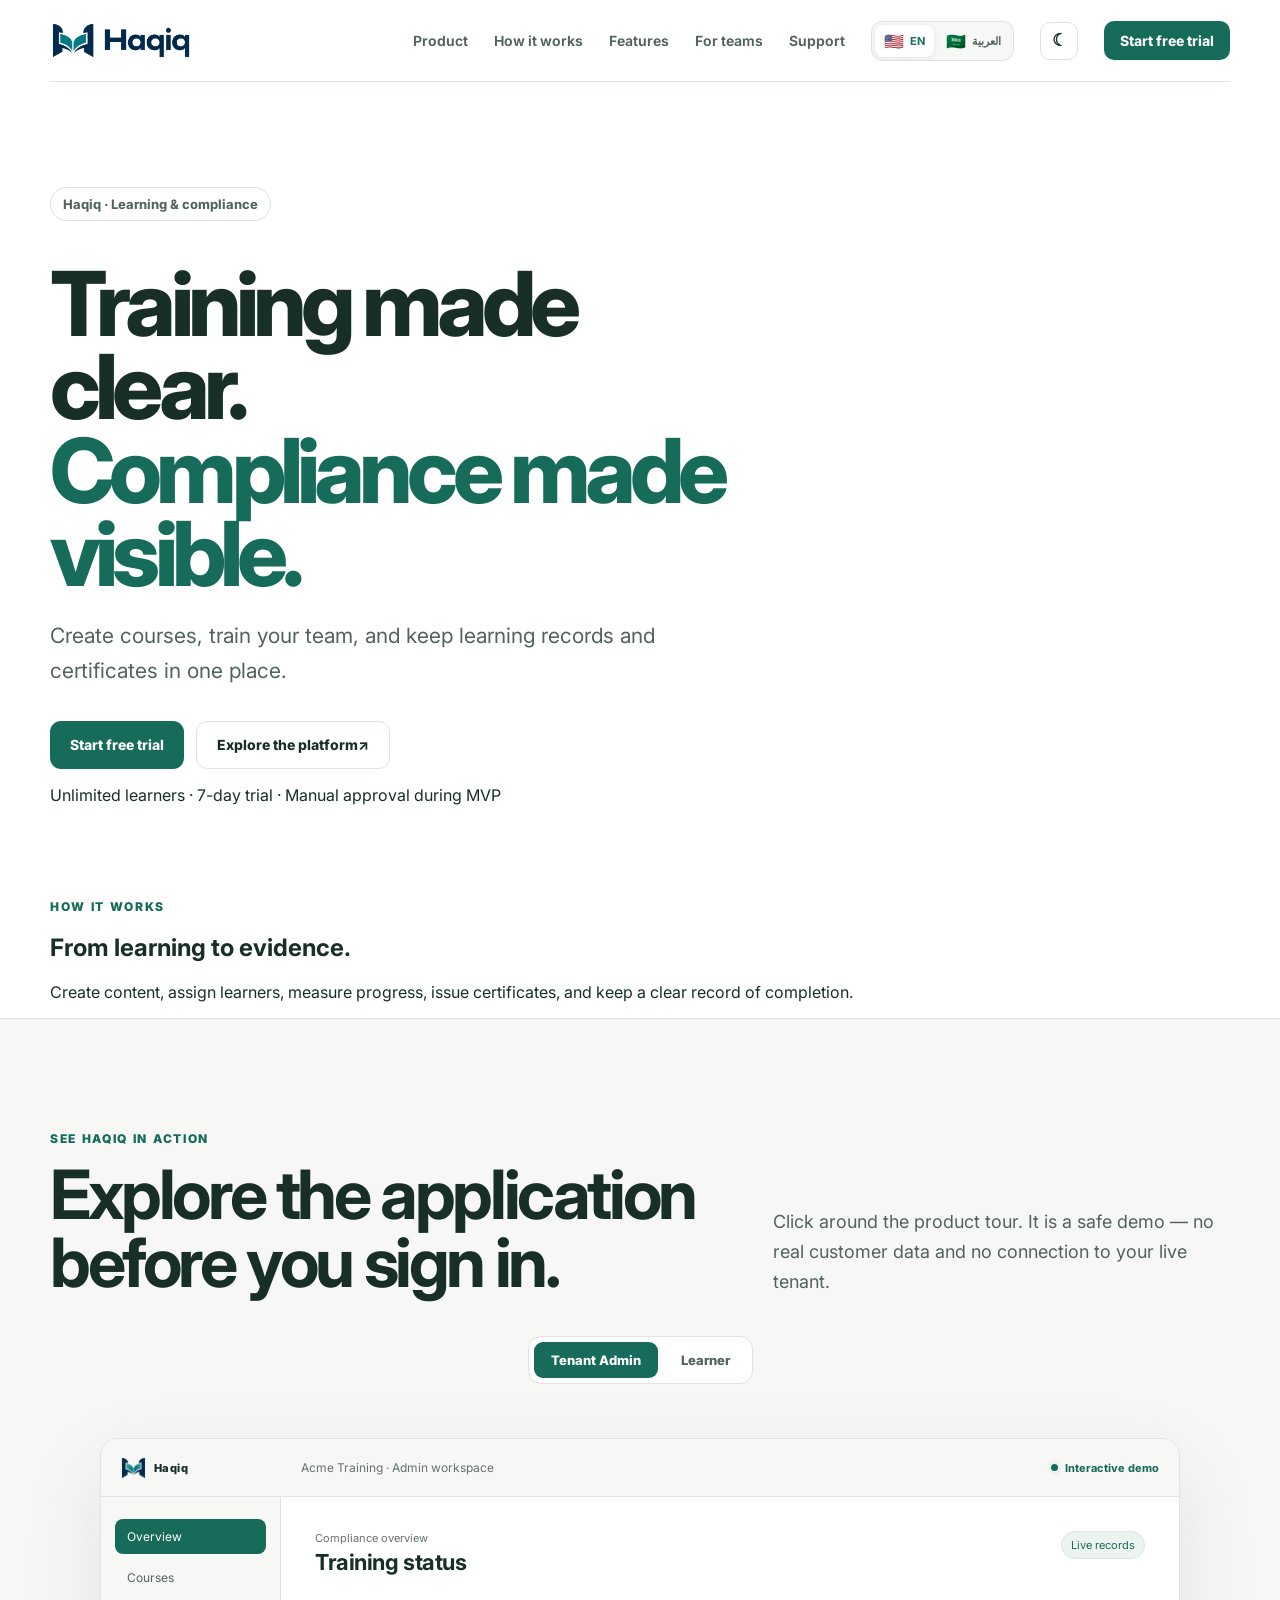
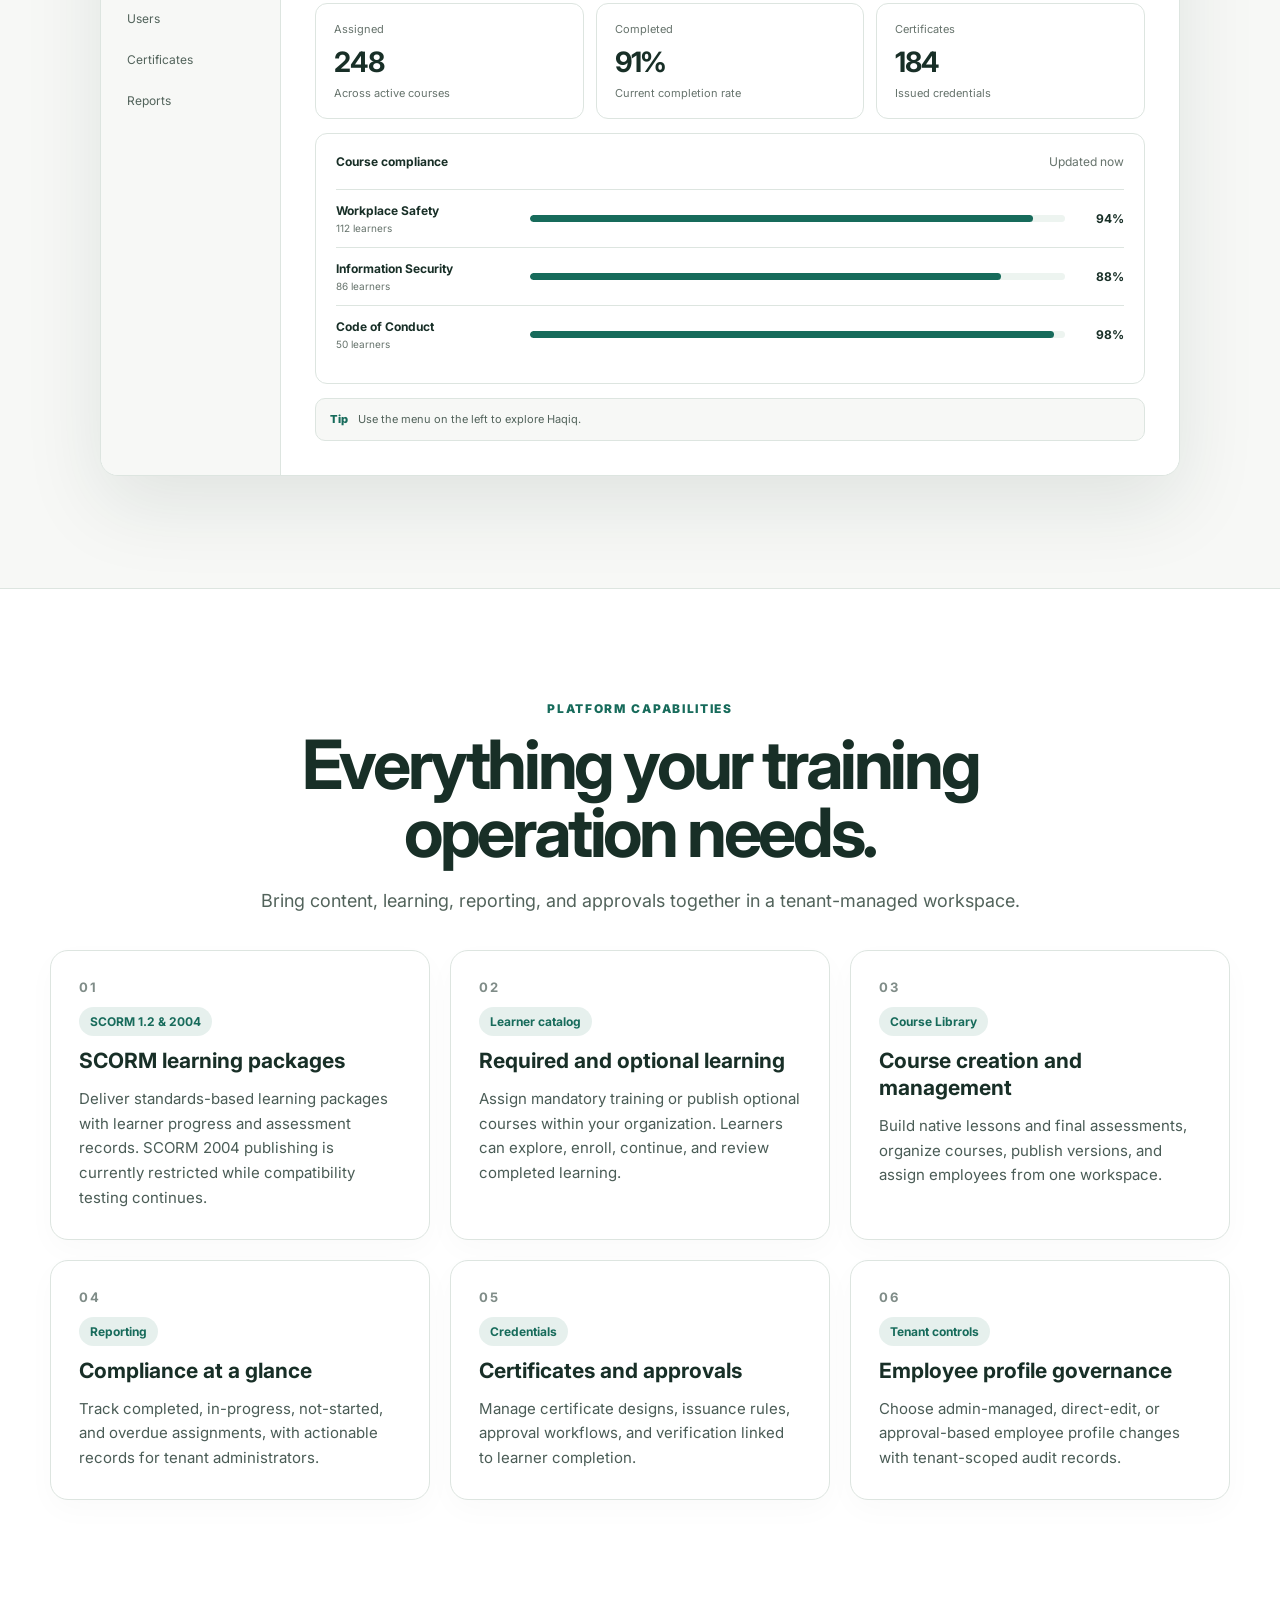
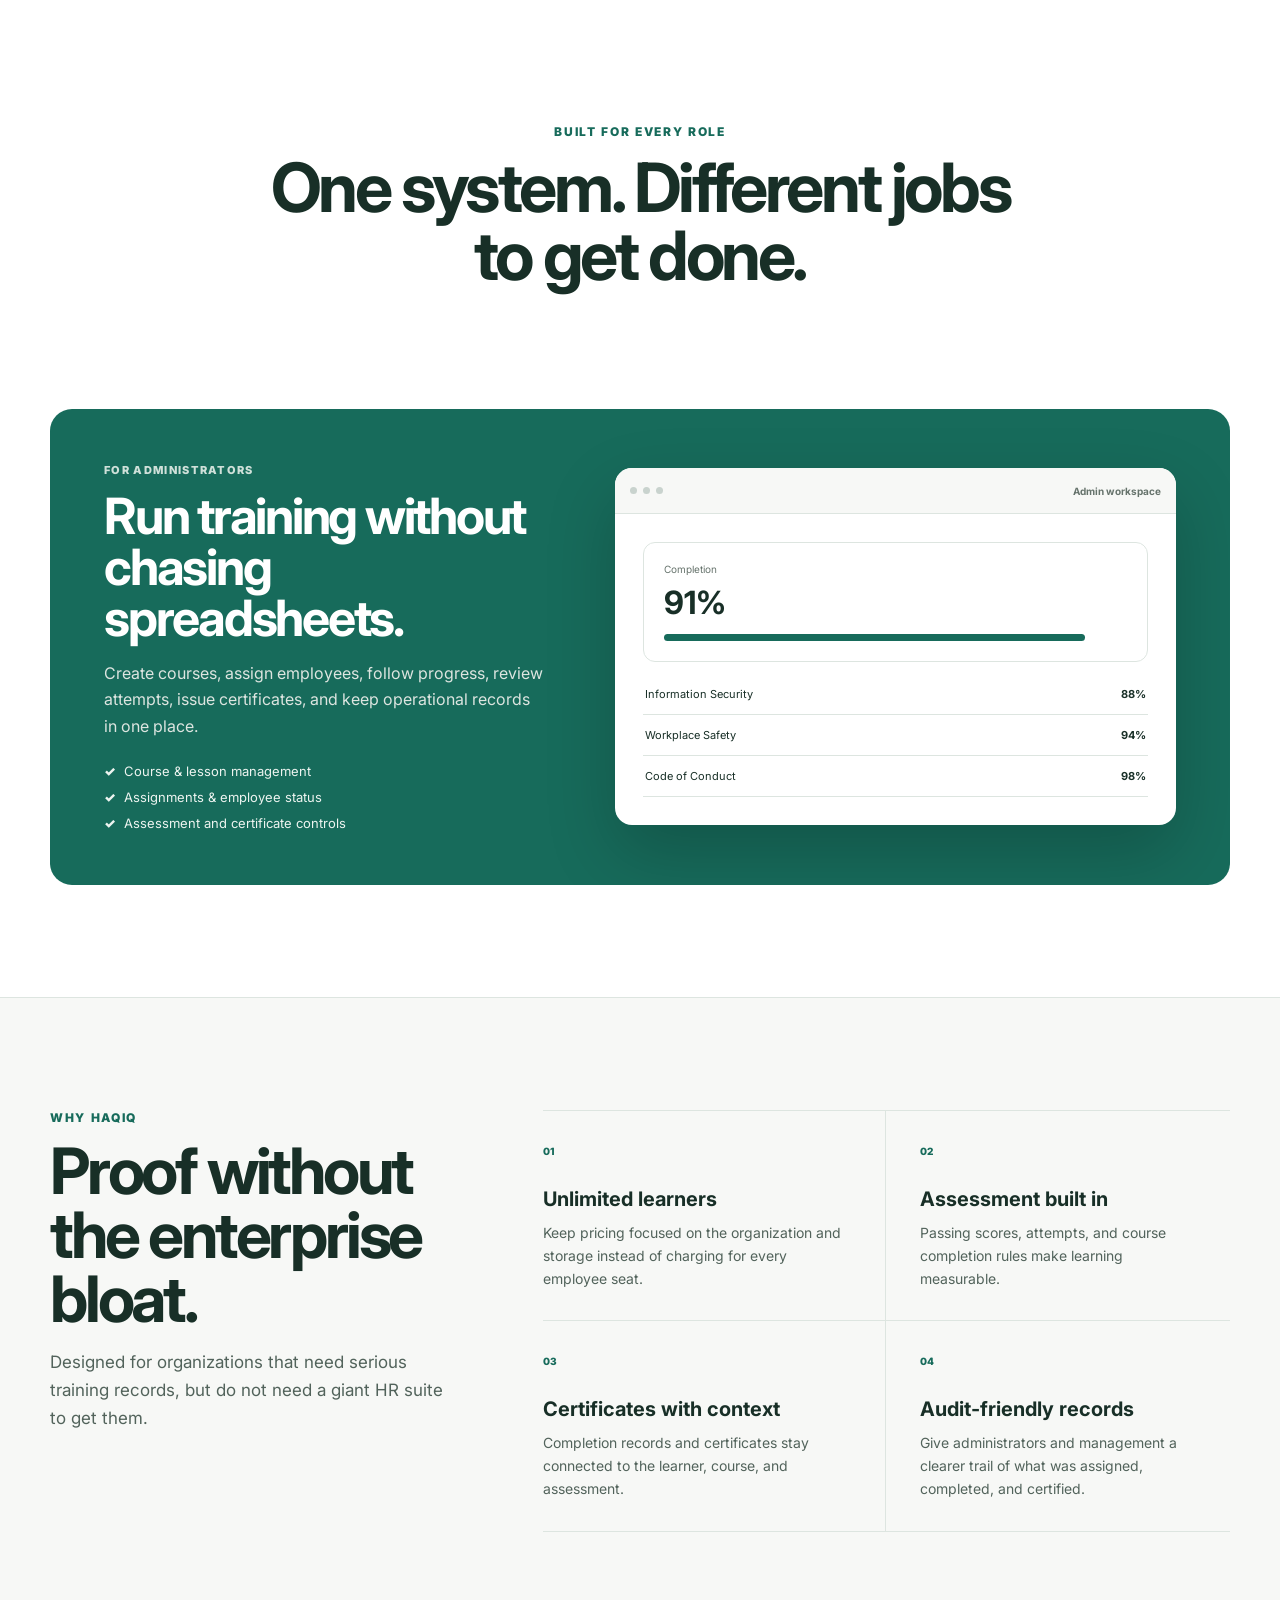
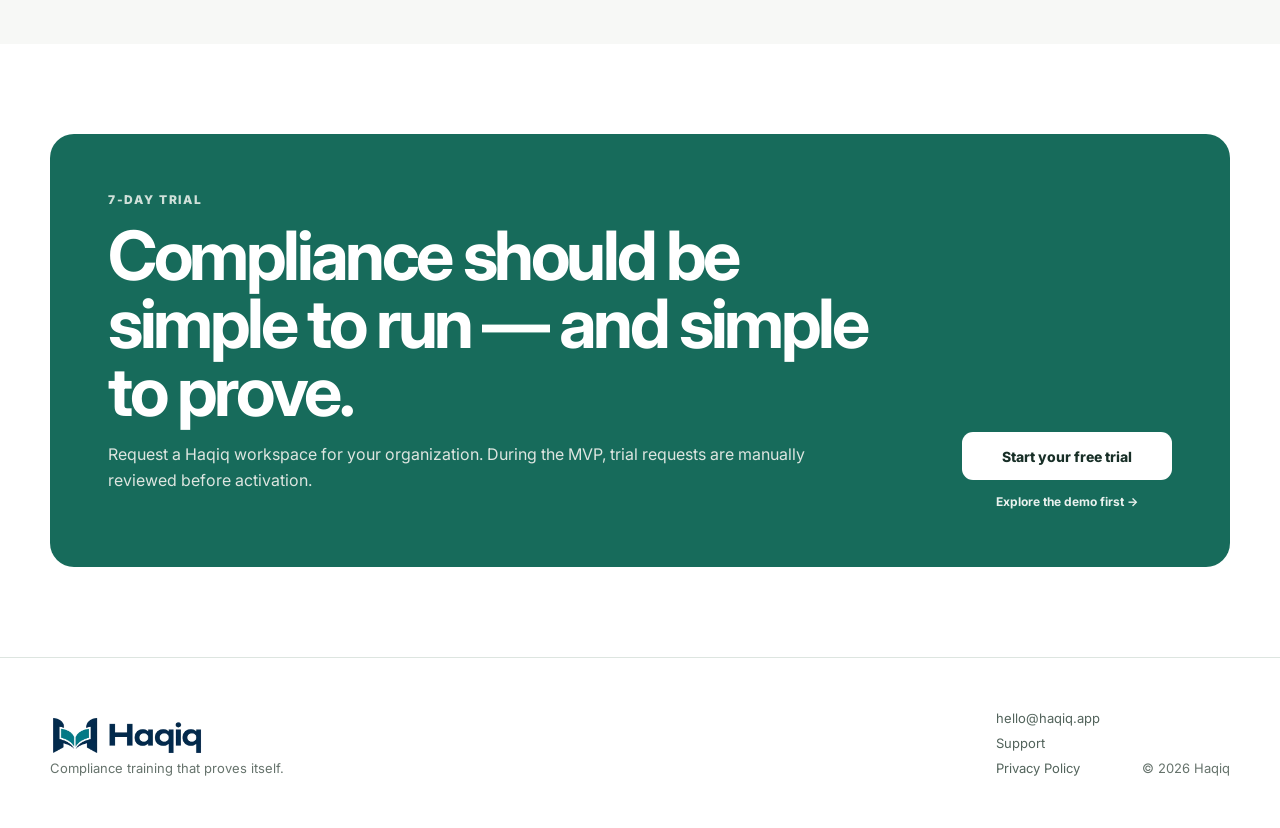
==== commit 638b6b27: "redesign: editorial Haqiq homepage with simplified hero and no ornamental visualizations" ====
--- a/index.html
+++ b/index.html
@@ -5,7 +5,7 @@
   <meta name="viewport" content="width=device-width, initial-scale=1.0" />
   <meta name="description" content="Haqiq is a learning and compliance platform for creating training, assessing knowledge, issuing certificates, and keeping clear compliance records." />
   <title>Haqiq — Compliance training that proves itself</title>
-  <link rel="stylesheet" href="styles.css?v=20261009-typography" />
+  <link rel="stylesheet" href="styles.css?v=20261009-minimal" />
   <link rel="canonical" href="https://haqiq.app/" />
   <link rel="alternate" hreflang="en" href="https://haqiq.app/" />
   <link rel="alternate" hreflang="ar" href="https://haqiq.app/ar/" />
@@ -46,7 +46,7 @@
     </nav>
   </header>
 
-  <div class="brand-companion" aria-hidden="true">
+  <div class="brand-companion" aria-hidden="true" hidden>
     <div class="brand-companion-ring">
       <img src="assets/haqiq-mark.webp" alt="" />
     </div>
@@ -54,71 +54,19 @@
 
   <main>
     <section class="hero shell">
-      <div class="hero-grid">
-        <div class="hero-copy-wrap">
-          <div class="eyebrow"><span class="dot"></span> Learning & compliance, without the clutter</div>
-          <h1>Compliance training that <em>proves itself.</em></h1>
-          <p class="hero-copy">
-            Build training. Assign your people. Measure understanding. Issue certificates.
-            Keep the evidence in one clear, auditable workspace.
-          </p>
-          <div class="hero-actions">
-            <button class="button primary" type="button" data-trial-open>Start your 7-day trial</button>
-            <a class="button secondary" href="#product">Take the product tour</a>
-          </div>
-          <div class="hero-notes">
-            <span>No card required</span>
-            <span>Unlimited learners</span>
-            <span>Manual approval during MVP</span>
-          </div>
-        </div>
-
-        <div class="hero-proof-card" aria-label="Haqiq compliance journey">
-          <div class="proof-card-top">
-            <span class="proof-label">One continuous record</span>
-            <span class="proof-live"><i></i> Ready for review</span>
-          </div>
-          <div class="proof-stack">
-            <div class="proof-item"><span>01</span><div><strong>Assigned</strong><small>Training is issued to the right people</small></div><b>248</b></div>
-            <div class="proof-item"><span>02</span><div><strong>Completed</strong><small>Progress and learning activity are recorded</small></div><b>91%</b></div>
-            <div class="proof-item"><span>03</span><div><strong>Assessed</strong><small>Knowledge is checked against a passing score</small></div><b>94%</b></div>
-            <div class="proof-item"><span>04</span><div><strong>Certified</strong><small>Eligible completions become traceable credentials</small></div><b>184</b></div>
-          </div>
-          <div class="proof-footer">
-            <span>From learning activity to compliance evidence</span>
-            <span class="proof-arrow">↗</span>
-          </div>
-        </div>
-      </div>
-    </section>
-
-    <section class="signal-strip">
-      <div class="shell signal-inner">
-        <span>CREATE</span><i>→</i><span>ASSIGN</span><i>→</i><span>LEARN</span><i>→</i><span>ASSESS</span><i>→</i><span>CERTIFY</span><i>→</i><span>REPORT</span>
-      </div>
-    </section>
-
-    <section class="section shell" id="loop">
-      <div class="section-intro centered">
-        <p class="kicker">The Haqiq compliance loop</p>
-        <h2>Every step leaves evidence behind.</h2>
-        <p>Haqiq connects the full training lifecycle so completion is not just a checkbox — it becomes a usable compliance record.</p>
-      </div>
-
-      <div class="compliance-loop" aria-label="Create, Assign, Learn, Assess, Certify, Report">
-        <div class="loop-ring"></div>
-        <div class="loop-center">
-          <span class="loop-logo-wrap"><img src="assets/haqiq-mark.webp" alt="" aria-hidden="true" /></span>
-          <strong>Proof</strong>
-          <small>One continuous record</small>
-        </div>
-        <article class="loop-node node-1"><span>01</span><strong>Create</strong><small>Build structured training</small></article>
-        <article class="loop-node node-2"><span>02</span><strong>Assign</strong><small>Give access to the right people</small></article>
-        <article class="loop-node node-3"><span>03</span><strong>Learn</strong><small>Record progress and activity</small></article>
-        <article class="loop-node node-4"><span>04</span><strong>Assess</strong><small>Verify understanding</small></article>
-        <article class="loop-node node-5"><span>05</span><strong>Certify</strong><small>Issue traceable credentials</small></article>
-        <article class="loop-node node-6"><span>06</span><strong>Report</strong><small>Surface compliance evidence</small></article>
-      </div>
+      <div class="hero-copy-wrap">
+        <p class="eyebrow">Haqiq · Learning & compliance</p>
+        <h1>Training made clear.<br><em>Compliance made visible.</em></h1>
+        <p class="hero-copy">Create courses, train your team, and keep learning records and certificates in one place.</p>
+        <div class="hero-actions"><button class="button primary" type="button" data-trial-open>Start free trial</button><a class="button secondary" href="#product">Explore the platform <span aria-hidden="true">↗</span></a></div>
+        <p class="minimal-footnote">Unlimited learners · 7-day trial · Manual approval during MVP</p>
+      </div>
+    </section>
+
+    <section class="minimal-intro shell" id="loop">
+      <p class="kicker">How it works</p>
+      <h2>From learning to evidence.</h2>
+      <p>Create content, assign learners, measure progress, issue certificates, and keep a clear record of completion.</p>
     </section>
 
     <section class="section product-section" id="product">
--- a/styles.css
+++ b/styles.css
@@ -985,3 +985,33 @@
 html[dir="rtl"] .capability-card { align-items:flex-start; text-align:right; }
 @media (max-width:900px) { .capabilities-grid { grid-template-columns:repeat(2,minmax(0,1fr)); } }
 @media (max-width:620px) { .capabilities-grid { grid-template-columns:1fr; gap:12px; margin-top:24px; } .capability-card { padding:22px; } }
+
+
+/* Haqiq typography prototype. Preserve existing colors, geometry and branding. */
+:root {
+  --font-body: 'Inter', ui-sans-serif, -apple-system, BlinkMacSystemFont, 'Segoe UI', Arial, sans-serif;
+  --font-display: 'Plus Jakarta Sans', 'Inter', ui-sans-serif, sans-serif;
+  --font-arabic: 'IBM Plex Sans Arabic', Tahoma, 'Segoe UI', Arial, sans-serif;
+}
+body, button, input, textarea, select { font-family: var(--font-body); }
+h1, h2, h3, h4, h5, h6,
+.hero h1, .section h2, .final-cta h2, .trial-card h2,
+.capability-card h3, .role-copy h3 { font-family: var(--font-display); }
+html[lang="ar"] body, html[lang="ar"] button,
+html[lang="ar"] input, html[lang="ar"] textarea, html[lang="ar"] select,
+html[dir="rtl"] body, html[dir="rtl"] button,
+html[dir="rtl"] input, html[dir="rtl"] textarea, html[dir="rtl"] select {
+  font-family: var(--font-arabic);
+}
+html[lang="ar"] h1, html[lang="ar"] h2, html[lang="ar"] h3,
+html[lang="ar"] h4, html[lang="ar"] h5, html[lang="ar"] h6,
+html[dir="rtl"] h1, html[dir="rtl"] h2, html[dir="rtl"] h3,
+html[dir="rtl"] h4, html[dir="rtl"] h5, html[dir="rtl"] h6 {
+  font-family: var(--font-arabic);
+  letter-spacing: normal;
+  line-height: 1.2;
+}
+html[lang="ar"] .hero h1, html[dir="rtl"] .hero h1 {
+  letter-spacing: normal;
+  line-height: 1.18;
+}
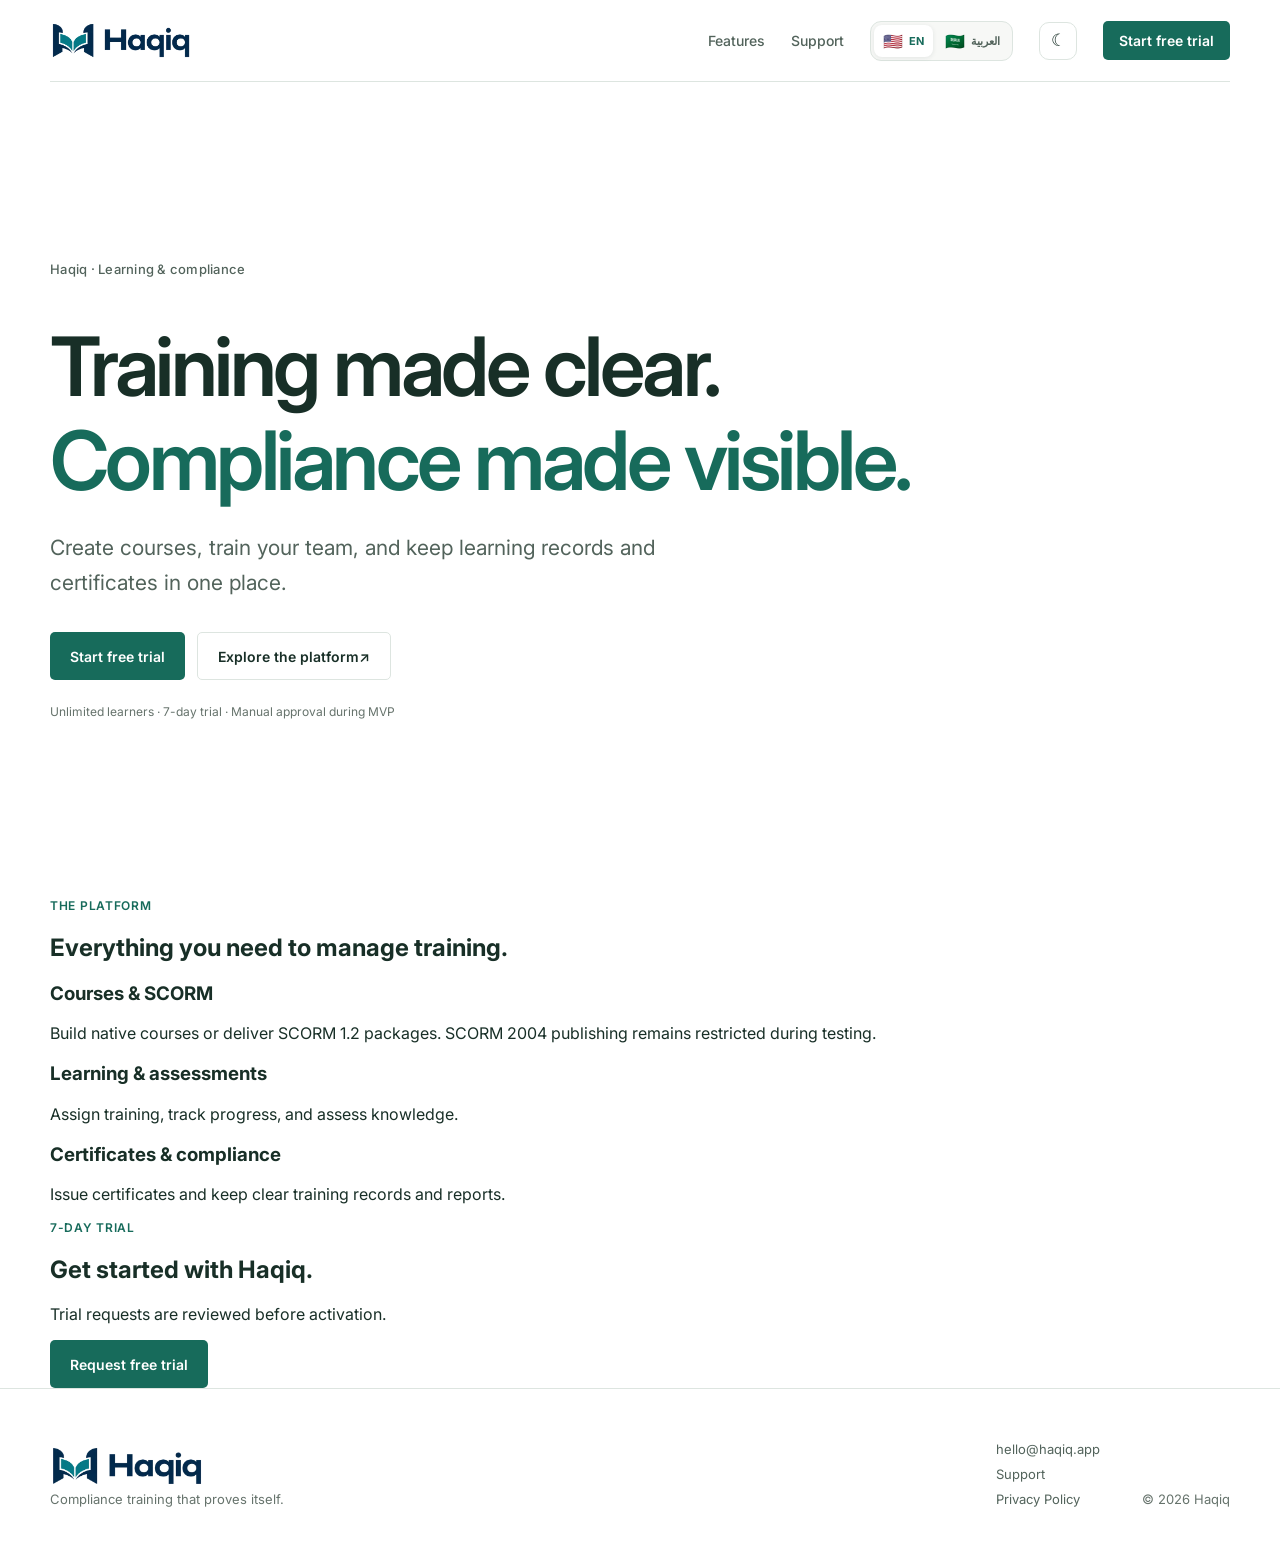
==== commit 3be556e1: "design: shorten English homepage to hero, three features and trial" ====
--- a/index.html
+++ b/index.html
@@ -5,7 +5,7 @@
   <meta name="viewport" content="width=device-width, initial-scale=1.0" />
   <meta name="description" content="Haqiq is a learning and compliance platform for creating training, assessing knowledge, issuing certificates, and keeping clear compliance records." />
   <title>Haqiq — Compliance training that proves itself</title>
-  <link rel="stylesheet" href="styles.css?v=20261009-minimal" />
+  <link rel="stylesheet" href="styles.css?v=20261009-short" />
   <link rel="canonical" href="https://haqiq.app/" />
   <link rel="alternate" hreflang="en" href="https://haqiq.app/" />
   <link rel="alternate" hreflang="ar" href="https://haqiq.app/ar/" />
@@ -32,10 +32,7 @@
       <img class="brand-logo lang-logo" src="assets/haqiq-logo-en.webp" data-logo-en="assets/haqiq-logo-en.webp" data-logo-ar="assets/haqiq-logo-ar.webp" alt="Haqiq" />
     </a>
     <nav class="nav" aria-label="Primary navigation">
-      <a href="#product">Product</a>
-      <a href="#loop">How it works</a>
       <a href="#capabilities">Features</a>
-      <a href="#roles">For teams</a>
       <a href="./support/">Support</a>
       <div class="language-switcher" aria-label="Language">
         <button class="lang-button" type="button" data-lang="en" aria-label="English"><span class="flag" aria-hidden="true">🇺🇸</span><b>EN</b></button>
@@ -58,340 +55,23 @@
         <p class="eyebrow">Haqiq · Learning & compliance</p>
         <h1>Training made clear.<br><em>Compliance made visible.</em></h1>
         <p class="hero-copy">Create courses, train your team, and keep learning records and certificates in one place.</p>
-        <div class="hero-actions"><button class="button primary" type="button" data-trial-open>Start free trial</button><a class="button secondary" href="#product">Explore the platform <span aria-hidden="true">↗</span></a></div>
+        <div class="hero-actions"><button class="button primary" type="button" data-trial-open>Start free trial</button><a class="button secondary" href="#capabilities">Explore the platform <span aria-hidden="true">↗</span></a></div>
         <p class="minimal-footnote">Unlimited learners · 7-day trial · Manual approval during MVP</p>
       </div>
     </section>
 
-    <section class="minimal-intro shell" id="loop">
-      <p class="kicker">How it works</p>
-      <h2>From learning to evidence.</h2>
-      <p>Create content, assign learners, measure progress, issue certificates, and keep a clear record of completion.</p>
-    </section>
-
-    <section class="section product-section" id="product">
-      <div class="shell">
-        <div class="section-intro product-intro">
-          <div>
-            <p class="kicker">See Haqiq in action</p>
-            <h2>Explore the application before you sign in.</h2>
-          </div>
-          <p>Click around the product tour. It is a safe demo — no real customer data and no connection to your live tenant.</p>
-        </div>
-
-        <div class="product-view-tabs" role="tablist" aria-label="Product view">
-          <button class="active" type="button" role="tab" aria-selected="true" data-product-view-tab="admin">Tenant Admin</button>
-          <button type="button" role="tab" aria-selected="false" data-product-view-tab="learner">Learner</button>
-        </div>
-
-        <div class="product-view-panel active" data-product-view-panel="admin">
-        <div class="product-preview demo-shell" aria-label="Interactive Haqiq tenant admin demo">
-          <div class="preview-topbar">
-            <div class="preview-brand"><img src="assets/haqiq-mark.webp" alt="" aria-hidden="true" /><span data-brand-text>Haqiq</span></div>
-            <div class="preview-org">Acme Training · Admin workspace</div>
-            <div class="demo-live"><span></span> Interactive demo</div>
-          </div>
-
-          <div class="preview-body">
-            <aside class="preview-sidebar demo-nav" aria-label="Demo navigation">
-              <button class="active" type="button" data-demo-tab="overview">Overview</button>
-              <button type="button" data-demo-tab="courses">Courses</button>
-              <button type="button" data-demo-tab="users">Users</button>
-              <button type="button" data-demo-tab="certificates">Certificates</button>
-              <button type="button" data-demo-tab="reports">Reports</button>
-            </aside>
-
-            <div class="preview-content demo-content">
-              <section class="demo-panel active" data-demo-panel="overview">
-                <div class="preview-heading">
-                  <div><small>Compliance overview</small><strong>Training status</strong></div>
-                  <span class="status-pill">Live records</span>
-                </div>
-                <div class="metric-grid">
-                  <div class="metric"><span>Assigned</span><strong>248</strong><small>Across active courses</small></div>
-                  <div class="metric"><span>Completed</span><strong>91%</strong><small>Current completion rate</small></div>
-                  <div class="metric"><span>Certificates</span><strong>184</strong><small>Issued credentials</small></div>
-                </div>
-                <div class="activity-card">
-                  <div class="activity-head"><strong>Course compliance</strong><span>Updated now</span></div>
-                  <div class="course-row"><div><b>Workplace Safety</b><small>112 learners</small></div><div class="bar"><i style="width:94%"></i></div><strong>94%</strong></div>
-                  <div class="course-row"><div><b>Information Security</b><small>86 learners</small></div><div class="bar"><i style="width:88%"></i></div><strong>88%</strong></div>
-                  <div class="course-row"><div><b>Code of Conduct</b><small>50 learners</small></div><div class="bar"><i style="width:98%"></i></div><strong>98%</strong></div>
-                </div>
-              </section>
-
-              <section class="demo-panel" data-demo-panel="courses">
-                <div class="preview-heading">
-                  <div><small>Course management</small><strong>Courses</strong></div>
-                  <button class="demo-action" type="button" data-demo-message="Course creation is available to tenant administrators.">+ New course</button>
-                </div>
-                <div class="demo-table">
-                  <div class="demo-table-head"><span>Course</span><span>Status</span><span>Completion</span><span></span></div>
-                  <div class="demo-table-row"><span><b>Information Security</b><small>Version 2.1 · 86 learners</small></span><span class="mini-badge green">Published</span><span>88%</span><button type="button" data-demo-message="Information Security · 8 lessons · Final assessment · 80% passing score">Open</button></div>
-                  <div class="demo-table-row"><span><b>Workplace Safety</b><small>Version 1.4 · 112 learners</small></span><span class="mini-badge green">Published</span><span>94%</span><button type="button" data-demo-message="Workplace Safety · 6 lessons · Certificate enabled">Open</button></div>
-                  <div class="demo-table-row"><span><b>Data Privacy</b><small>Draft · not assigned</small></span><span class="mini-badge">Draft</span><span>—</span><button type="button" data-demo-message="Data Privacy is still in draft and can be edited before publishing.">Edit</button></div>
-                </div>
-              </section>
-
-              <section class="demo-panel" data-demo-panel="users">
-                <div class="preview-heading">
-                  <div><small>People</small><strong>Users</strong></div>
-                  <button class="demo-action" type="button" data-demo-message="Admins can invite or add employees and assign them to training.">+ Add user</button>
-                </div>
-                <div class="demo-table">
-                  <div class="demo-table-head"><span>Employee</span><span>Department</span><span>Status</span><span></span></div>
-                  <div class="demo-table-row"><span><b>Sarah Malik</b><small>sarah@acme.example</small></span><span>Operations</span><span class="mini-badge green">Active</span><button type="button" data-demo-message="Sarah Malik · 4 assigned courses · 4 completed · 4 certificates">View</button></div>
-                  <div class="demo-table-row"><span><b>Omar Hassan</b><small>omar@acme.example</small></span><span>Finance</span><span class="mini-badge green">Active</span><button type="button" data-demo-message="Omar Hassan · 3 assigned courses · 2 completed · 1 in progress">View</button></div>
-                  <div class="demo-table-row"><span><b>Lina George</b><small>lina@acme.example</small></span><span>HR</span><span class="mini-badge amber">Pending</span><button type="button" data-demo-message="Lina George has been invited and has not yet activated her account.">View</button></div>
-                </div>
-              </section>
-
-              <section class="demo-panel" data-demo-panel="certificates">
-                <div class="preview-heading">
-                  <div><small>Credentials</small><strong>Certificates</strong></div>
-                  <span class="status-pill">184 issued</span>
-                </div>
-                <div class="demo-table">
-                  <div class="demo-table-head"><span>Employee</span><span>Course</span><span>Status</span><span></span></div>
-                  <div class="demo-table-row"><span><b>Sarah Malik</b><small>HQ-26-0184</small></span><span>Information Security</span><span class="mini-badge green">Valid</span><button type="button" data-demo-message="Certificate HQ-26-0184 · Score 94% · Valid credential">View</button></div>
-                  <div class="demo-table-row"><span><b>Omar Hassan</b><small>HQ-26-0172</small></span><span>Workplace Safety</span><span class="mini-badge green">Valid</span><button type="button" data-demo-message="Certificate HQ-26-0172 · Score 88% · Valid credential">View</button></div>
-                  <div class="demo-table-row"><span><b>Maya Chen</b><small>HQ-26-0149</small></span><span>Code of Conduct</span><span class="mini-badge">Expired</span><button type="button" data-demo-message="Certificate HQ-26-0149 has expired and can be reassigned for renewal.">View</button></div>
-                </div>
-              </section>
-
-              <section class="demo-panel" data-demo-panel="reports">
-                <div class="preview-heading">
-                  <div><small>Reporting</small><strong>Compliance report</strong></div>
-                  <div class="demo-segment" aria-label="Report views">
-                    <button class="active" type="button" data-report="compliance">Compliance</button>
-                    <button type="button" data-report="attempts">Attempts</button>
-                    <button type="button" data-report="audit">Audit</button>
-                  </div>
-                </div>
-                <div class="report-card">
-                  <div class="report-number" id="demo-report-number">91%</div>
-                  <div><strong id="demo-report-title">Overall completion</strong><p id="demo-report-copy">226 of 248 assigned training records are complete.</p></div>
-                </div>
-                <div class="report-bars">
-                  <div><span>Operations</span><div class="bar"><i style="width:96%"></i></div><b>96%</b></div>
-                  <div><span>Finance</span><div class="bar"><i style="width:89%"></i></div><b>89%</b></div>
-                  <div><span>Human Resources</span><div class="bar"><i style="width:93%"></i></div><b>93%</b></div>
-                </div>
-              </section>
-
-              <div class="demo-feedback" id="demo-feedback" role="status" aria-live="polite">
-                <span>Tip</span> Use the menu on the left to explore Haqiq.
-              </div>
-            </div>
-          </div>
-        </div>
-        </div>
-
-        <div class="product-view-panel" data-product-view-panel="learner">
-          <div class="product-preview learner-demo-shell" aria-label="Interactive Haqiq learner demo">
-            <div class="preview-topbar">
-              <div class="preview-brand"><img src="assets/haqiq-mark.webp" alt="" aria-hidden="true" /><span data-brand-text>Haqiq</span></div>
-              <div class="preview-org">Acme Training · Learner workspace</div>
-              <div class="learner-user"><span class="learner-avatar">SM</span><div><strong>Sarah Malik</strong><small>Learner</small></div></div>
-            </div>
-
-            <div class="preview-body learner-preview-body">
-              <aside class="preview-sidebar demo-nav learner-nav" aria-label="Learner demo navigation">
-                <button class="active" type="button" data-learner-tab="learning">My Learning</button>
-                <button type="button" data-learner-tab="certificates">My Certificates</button>
-                <button type="button" data-learner-tab="profile">Profile</button>
-              </aside>
-
-              <div class="preview-content learner-content">
-                <section class="learner-panel active" data-learner-panel="learning">
-                  <div class="preview-heading">
-                    <div><small>Learner workspace</small><strong>My Learning</strong></div>
-                    <span class="status-pill">4 assigned</span>
-                  </div>
-
-                  <div class="learner-summary">
-                    <div class="metric"><span>Assigned</span><strong>4</strong><small>Required training</small></div>
-                    <div class="metric"><span>In progress</span><strong>1</strong><small>Continue where you left off</small></div>
-                    <div class="metric"><span>Completed</span><strong>3</strong><small>Training completed</small></div>
-                  </div>
-
-                  <div class="learner-course-list">
-                    <article class="learner-course featured">
-                      <div class="course-state">In progress</div>
-                      <div class="learner-course-main">
-                        <div><small>Compliance training</small><h3>Information Security</h3><p>Continue your assigned course and resume from your latest saved position.</p></div>
-                        <button type="button" data-learner-message="Information Security opens at your latest saved lesson position.">Continue learning</button>
-                      </div>
-                      <div class="learner-progress"><span><i style="width:65%"></i></span><b>65%</b></div>
-                    </article>
-
-                    <article class="learner-course">
-                      <div class="course-state complete">Completed</div>
-                      <div class="learner-course-main">
-                        <div><small>Health & safety</small><h3>Workplace Safety</h3><p>Completed successfully. Your certificate is available.</p></div>
-                        <button type="button" data-learner-message="Your Workplace Safety certificate is ready to view.">View certificate</button>
-                      </div>
-                      <div class="learner-progress"><span><i style="width:100%"></i></span><b>100%</b></div>
-                    </article>
-
-                    <article class="learner-course">
-                      <div class="course-state complete">Completed</div>
-                      <div class="learner-course-main">
-                        <div><small>Company policy</small><h3>Code of Conduct</h3><p>Assessment passed and completion recorded.</p></div>
-                        <button type="button" data-learner-message="Code of Conduct is complete with a recorded passing assessment.">Review</button>
-                      </div>
-                      <div class="learner-progress"><span><i style="width:100%"></i></span><b>100%</b></div>
-                    </article>
-                  </div>
-
-                  <div class="demo-feedback learner-feedback" id="learner-demo-feedback" role="status" aria-live="polite">
-                    <span>Tip</span> Select a course to see how the learner continues training.
-                  </div>
-                </section>
-
-                <section class="learner-panel" data-learner-panel="certificates">
-                  <div class="preview-heading">
-                    <div><small>Credentials</small><strong>My Certificates</strong></div>
-                    <span class="status-pill">3 earned</span>
-                  </div>
-                  <div class="certificate-grid">
-                    <article><img src="assets/haqiq-mark.webp" alt="" /><div><small>Certificate</small><strong>Workplace Safety</strong><p>Issued after successful completion</p></div><button type="button" data-learner-message="Certificate HQ-26-0184 is valid and ready to view.">View</button></article>
-                    <article><img src="assets/haqiq-mark.webp" alt="" /><div><small>Certificate</small><strong>Code of Conduct</strong><p>Valid learner credential</p></div><button type="button" data-learner-message="Certificate HQ-26-0172 is valid and ready to view.">View</button></article>
-                    <article><img src="assets/haqiq-mark.webp" alt="" /><div><small>Certificate</small><strong>Data Privacy Basics</strong><p>Valid learner credential</p></div><button type="button" data-learner-message="Certificate HQ-26-0149 is valid and ready to view.">View</button></article>
-                  </div>
-                </section>
-
-                <section class="learner-panel" data-learner-panel="profile">
-                  <div class="preview-heading">
-                    <div><small>Account</small><strong>Profile</strong></div>
-                  </div>
-                  <div class="learner-profile-card">
-                    <span class="learner-avatar large">SM</span>
-                    <div><strong>Sarah Malik</strong><p>sarah@acme.example</p><small>Operations · Learner</small></div>
-                  </div>
-                  <div class="profile-actions">
-                    <button type="button" data-learner-message="Learners can update their password securely from their account.">Change password</button>
-                    <button type="button" data-learner-message="Profile details are managed within the learner account.">Account details</button>
-                  </div>
-                </section>
-              </div>
-            </div>
-          </div>
-        </div>
+    <section class="compact-features shell" id="capabilities">
+      <p class="kicker">The platform</p>
+      <h2>Everything you need to manage training.</h2>
+      <div class="compact-feature-grid">
+        <article><h3>Courses &amp; SCORM</h3><p>Build native courses or deliver SCORM 1.2 packages. SCORM 2004 publishing remains restricted during testing.</p></article>
+        <article><h3>Learning &amp; assessments</h3><p>Assign training, track progress, and assess knowledge.</p></article>
+        <article><h3>Certificates &amp; compliance</h3><p>Issue certificates and keep clear training records and reports.</p></article>
       </div>
     </section>
-
-    <section class="section capabilities-section" id="capabilities">
-      <div class="shell">
-        <div class="section-intro centered">
-          <p class="kicker">Platform capabilities</p>
-          <h2>Everything your training operation needs.</h2>
-          <p>Bring content, learning, reporting, and approvals together in a tenant-managed workspace.</p>
-        </div>
-        <div class="capabilities-grid">
-          <article class="capability-card">
-            <span class="capability-number">01</span>
-            <span class="capability-tag">SCORM 1.2 & 2004</span>
-            <h3>SCORM learning packages</h3>
-            <p>Deliver standards-based learning packages with learner progress and assessment records. SCORM 2004 publishing is currently restricted while compatibility testing continues.</p>
-          </article>
-          <article class="capability-card">
-            <span class="capability-number">02</span>
-            <span class="capability-tag">Learner catalog</span>
-            <h3>Required and optional learning</h3>
-            <p>Assign mandatory training or publish optional courses within your organization. Learners can explore, enroll, continue, and review completed learning.</p>
-          </article>
-          <article class="capability-card">
-            <span class="capability-number">03</span>
-            <span class="capability-tag">Course Library</span>
-            <h3>Course creation and management</h3>
-            <p>Build native lessons and final assessments, organize courses, publish versions, and assign employees from one workspace.</p>
-          </article>
-          <article class="capability-card">
-            <span class="capability-number">04</span>
-            <span class="capability-tag">Reporting</span>
-            <h3>Compliance at a glance</h3>
-            <p>Track completed, in-progress, not-started, and overdue assignments, with actionable records for tenant administrators.</p>
-          </article>
-          <article class="capability-card">
-            <span class="capability-number">05</span>
-            <span class="capability-tag">Credentials</span>
-            <h3>Certificates and approvals</h3>
-            <p>Manage certificate designs, issuance rules, approval workflows, and verification linked to learner completion.</p>
-          </article>
-          <article class="capability-card">
-            <span class="capability-number">06</span>
-            <span class="capability-tag">Tenant controls</span>
-            <h3>Employee profile governance</h3>
-            <p>Choose admin-managed, direct-edit, or approval-based employee profile changes with tenant-scoped audit records.</p>
-          </article>
-        </div>
-      </div>
-    </section>
-
-    <section class="section shell" id="roles">
-      <div class="section-intro centered roles-heading">
-        <p class="kicker">Built for every role</p>
-        <h2>One system. Different jobs to get done.</h2>
-      </div>
-
-      <div class="role-tabs" role="tablist" aria-label="Haqiq roles">
-        <button class="active" type="button" role="tab" aria-selected="true" data-role-tab="admin">Administrators</button>
-        <button type="button" role="tab" aria-selected="false" data-role-tab="learner">Learners</button>
-        <button type="button" role="tab" aria-selected="false" data-role-tab="management">Management</button>
-      </div>
-
-      <div class="role-stage">
-        <div class="role-copy">
-          <p class="role-eyebrow" id="role-eyebrow">For administrators</p>
-          <h3 id="role-title">Run training without chasing spreadsheets.</h3>
-          <p id="role-copy">Create courses, assign employees, follow progress, review attempts, issue certificates, and keep operational records in one place.</p>
-          <div class="role-points" id="role-points">
-            <span>Course & lesson management</span>
-            <span>Assignments & employee status</span>
-            <span>Assessment and certificate controls</span>
-          </div>
-        </div>
-        <div class="role-visual">
-          <div class="role-window">
-            <div class="role-window-top"><span></span><span></span><span></span><b id="role-window-label">Admin workspace</b></div>
-            <div class="role-window-body" id="role-window-body">
-              <div class="role-mini-card"><small>Completion</small><strong>91%</strong><i style="width:91%"></i></div>
-              <div class="role-mini-row"><span>Information Security</span><b>88%</b></div>
-              <div class="role-mini-row"><span>Workplace Safety</span><b>94%</b></div>
-              <div class="role-mini-row"><span>Code of Conduct</span><b>98%</b></div>
-            </div>
-          </div>
-        </div>
-      </div>
-    </section>
-
-    <section class="section value-section">
-      <div class="shell value-grid">
-        <div class="value-lead">
-          <p class="kicker">Why Haqiq</p>
-          <h2>Proof without the enterprise bloat.</h2>
-          <p>Designed for organizations that need serious training records, but do not need a giant HR suite to get them.</p>
-        </div>
-        <div class="value-cards">
-          <article><span>01</span><h3>Unlimited learners</h3><p>Keep pricing focused on the organization and storage instead of charging for every employee seat.</p></article>
-          <article><span>02</span><h3>Assessment built in</h3><p>Passing scores, attempts, and course completion rules make learning measurable.</p></article>
-          <article><span>03</span><h3>Certificates with context</h3><p>Completion records and certificates stay connected to the learner, course, and assessment.</p></article>
-          <article><span>04</span><h3>Audit-friendly records</h3><p>Give administrators and management a clearer trail of what was assigned, completed, and certified.</p></article>
-        </div>
-      </div>
-    </section>
-
-    <section class="final-cta shell">
-      <div class="final-cta-copy">
-        <p class="kicker">7-day trial</p>
-        <h2>Compliance should be simple to run — and simple to prove.</h2>
-        <p>Request a Haqiq workspace for your organization. During the MVP, trial requests are manually reviewed before activation.</p>
-      </div>
-      <div class="final-cta-actions">
-        <button class="button light-button" type="button" data-trial-open>Start your free trial</button>
-        <a href="#product">Explore the demo first →</a>
-      </div>
+    <section class="compact-cta shell">
+      <div><p class="kicker">7-day trial</p><h2>Get started with Haqiq.</h2><p>Trial requests are reviewed before activation.</p></div>
+      <button class="button primary" type="button" data-trial-open>Request free trial</button>
     </section>
   </main>
 
--- a/styles.css
+++ b/styles.css
@@ -1015,3 +1015,30 @@
   letter-spacing: normal;
   line-height: 1.18;
 }
+
+
+/* Haqiq minimal editorial homepage */
+.brand-companion,.signal-strip,.hero-proof-card{display:none!important}
+.nav{font-weight:500}.nav-cta,.button{border-radius:5px;font-weight:600}
+.hero{padding:clamp(90px,13vw,180px) 0}
+.hero-copy-wrap{max-width:960px}
+.hero .eyebrow{border:0;background:none;padding:0;font-weight:500;letter-spacing:.02em}
+.hero h1{font-size:clamp(46px,6.4vw,88px);line-height:1.14;letter-spacing:-.043em;font-weight:600;max-width:980px;margin:30px 0 24px}
+.hero h1 em{display:inline;font-weight:600}
+.hero-copy{font-size:clamp(17px,1.9vw,21px);max-width:630px}
+.minimal-footnote{font-size:12px;color:var(--muted-2);margin-top:24px}
+.minimal-intro{padding:75px 0 95px;border-top:1px solid var(--line)}
+.minimal-intro h2{font-family:var(--font-display);font-size:clamp(34px,4vw,54px);font-weight:600;letter-spacing:-.035em;margin:12px 0}
+.minimal-intro>p:last-child{max-width:660px;color:var(--muted);font-size:17px;line-height:1.7}
+.section{padding:90px 0}.section h2,.final-cta h2{font-size:clamp(34px,4.6vw,56px);font-weight:600;letter-spacing:-.035em;line-height:1.14}
+.section-intro>p:last-child{font-size:16px}.kicker{font-weight:600;letter-spacing:.06em}
+.product-section{background:var(--panel)}.product-preview{border-radius:8px;box-shadow:none}
+.capabilities-section{border-top:1px solid var(--line)}.capabilities-grid{grid-template-columns:repeat(2,minmax(0,1fr));gap:0;margin-top:40px;border-top:1px solid var(--line)}
+.capability-card{border:0;border-bottom:1px solid var(--line);border-radius:0;box-shadow:none;padding:32px 24px 34px 0;gap:10px;background:transparent!important}
+.capability-card:nth-child(even){padding-left:28px}
+.capability-number{font-weight:500}.capability-tag{background:none!important;padding:0;border-radius:0;font-weight:600}
+.capability-card h3{font-weight:600;font-size:21px}.capability-card p{max-width:450px;font-size:15px}
+.reveal-on-scroll{opacity:1!important;transform:none!important}
+@media(max-width:740px){.hero{padding:95px 0}.hero h1{font-size:clamp(42px,9vw,64px)}.minimal-intro{padding:58px 0}.capabilities-grid{grid-template-columns:1fr}.capability-card:nth-child(even){padding-left:0}}
+html[dir="rtl"] .minimal-intro h2,html[dir="rtl"] .hero h1{font-family:var(--font-arabic);letter-spacing:normal}
+html[dir="rtl"] .capability-card,html[dir="rtl"] .capability-card:nth-child(even){padding-right:0;padding-left:20px}
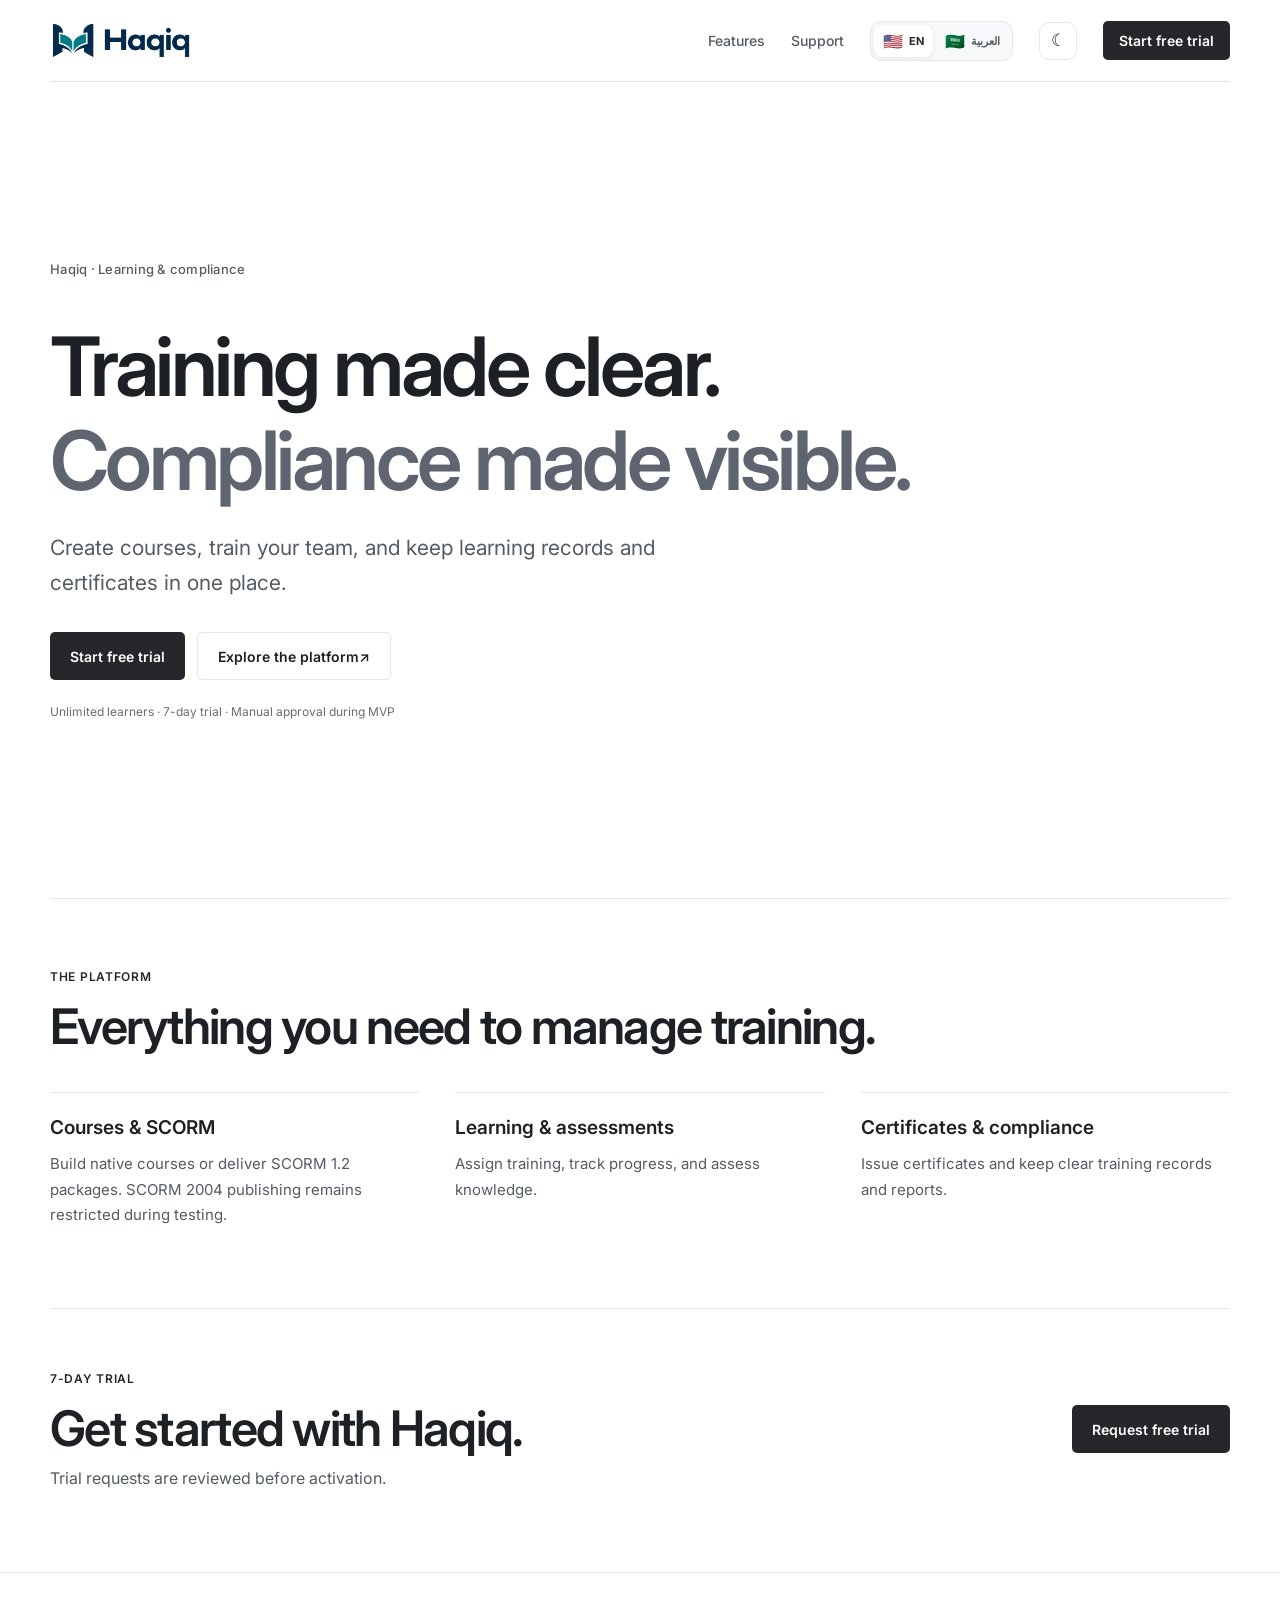
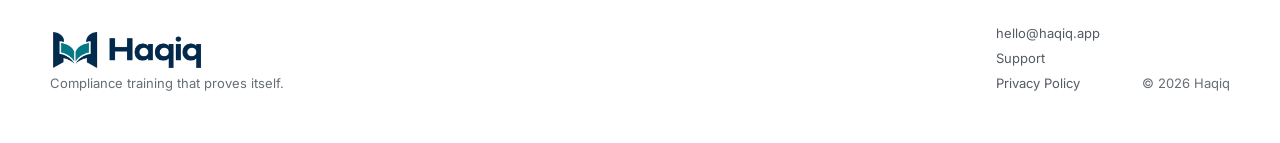
==== commit e8b1be36: "style: refresh premium monochrome stylesheet across English Arabic and trial pages" ====
--- a/index.html
+++ b/index.html
@@ -5,7 +5,7 @@
   <meta name="viewport" content="width=device-width, initial-scale=1.0" />
   <meta name="description" content="Haqiq is a learning and compliance platform for creating training, assessing knowledge, issuing certificates, and keeping clear compliance records." />
   <title>Haqiq — Compliance training that proves itself</title>
-  <link rel="stylesheet" href="styles.css?v=20261009-short" />
+  <link rel="stylesheet" href="styles.css?v=20261010-monochrome" />
   <link rel="canonical" href="https://haqiq.app/" />
   <link rel="alternate" hreflang="en" href="https://haqiq.app/" />
   <link rel="alternate" hreflang="ar" href="https://haqiq.app/ar/" />
@@ -17,7 +17,7 @@
   <script>
     (() => {
       const saved = localStorage.getItem('haqiq-theme');
-      const preferred = window.matchMedia('(prefers-color-scheme: dark)').matches ? 'dark' : 'light';
+      const preferred = 'light'; // Premium white is the default; honor an explicit saved theme.
       document.documentElement.dataset.theme = saved || preferred;
       const routeLang = window.location.pathname === '/ar' || window.location.pathname.startsWith('/ar/') ? 'ar' : 'en';
       document.documentElement.dataset.lang = routeLang;
--- a/styles.css
+++ b/styles.css
@@ -1,18 +1,26 @@
+/* HAQIQ Monochrome Premium — matches the LMS app design tokens. */
 :root {
-  --ink: #182F27;
-  --muted: #52635B;
-  --muted-2: #66736C;
-  --line: #DDE5E0;
-  --line-strong: #A4B5AC;
-  --canvas: #F7F8F6;
+  color-scheme: light;
+  --ink: #1D2024;
+  --muted: #555B63;
+  --muted-2: #676D74;
+  --line: #E5E7EB;
+  --line-strong: #B9BEC5;
+  --canvas: #F7F8FA;
   --panel: #FFFFFF;
-  --brand: #176B5B;
-  --brand-hover: #105747;
-  --brand-subtle: #EDF4F0;
-  --warning: #805B18;
-  --warning-subtle: #FBF4E5;
+  --surface: #FFFFFF;
+  --surface-soft: #F7F8FA;
+  --brand: #25272B;
+  --brand-hover: #111316;
+  --brand-subtle: #F0F1F3;
+  --hero-em: #5F6570;
+  --success: #246447;
+  --success-subtle: #EAF5EE;
+  --warning: #84531B;
+  --warning-subtle: #FFF5E8;
+  --danger: #9F3037;
   --max: 1180px;
-  --shadow: 0 28px 80px rgba(24,47,39,.10);
+  --shadow: 0 14px 36px rgba(29,32,36,.06);
 }
 
 * { box-sizing: border-box; }
@@ -218,7 +226,7 @@
   flex-direction: column;
   align-items: center;
   justify-content: center;
-  box-shadow: 0 24px 60px rgba(23,107,91,.2);
+  box-shadow: 0 24px 60px rgba(29,32,36,.16);
 }
 .loop-center span { font-size: 10px; letter-spacing: .18em; font-weight: 900; }
 .loop-center strong { font-size: 34px; letter-spacing: -.04em; margin: 6px 0; }
@@ -230,7 +238,7 @@
   border: 1px solid var(--line);
   border-radius: 15px;
   background: var(--panel);
-  box-shadow: 0 12px 30px rgba(24,47,39,.05);
+  box-shadow: 0 12px 30px rgba(29,32,36,.05);
 }
 .loop-node span { font-size: 10px; color: var(--brand); font-weight: 850; }
 .loop-node strong, .loop-node small { display: block; }
@@ -319,7 +327,7 @@
 }
 .demo-table-row > button:hover { background: var(--brand); color: #fff; }
 .mini-badge { justify-self: start; display: inline-flex; border-radius: 999px; padding: 5px 8px; background: var(--canvas); color: var(--muted); font-size: 10px; font-weight: 750; }
-.mini-badge.green { background: var(--brand-subtle); color: var(--brand); }
+.mini-badge.green { background: var(--success-subtle); color: var(--success); }
 .mini-badge.amber { background: var(--warning-subtle); color: var(--warning); }
 .demo-feedback {
   margin-top: 14px; min-height: 43px; border: 1px solid var(--line); border-radius: 10px;
@@ -328,7 +336,7 @@
 .demo-feedback > span { color: var(--brand); font-weight: 850; margin-right: 7px; }
 .demo-segment { display: inline-flex; padding: 3px; border: 1px solid var(--line); border-radius: 9px; background: var(--canvas); }
 .demo-segment button { border: 0; background: transparent; color: var(--muted); padding: 6px 9px; border-radius: 6px; font-size: 10px; font-weight: 750; cursor: pointer; }
-.demo-segment button.active { background: var(--panel); color: var(--brand); box-shadow: 0 1px 4px rgba(24,47,39,.08); }
+.demo-segment button.active { background: var(--panel); color: var(--brand); box-shadow: 0 1px 4px rgba(29,32,36,.07); }
 .report-card {
   margin-top: 28px; border: 1px solid var(--line); border-radius: 12px; padding: 22px;
   display: grid; grid-template-columns: auto 1fr; gap: 18px; align-items: center;
@@ -355,7 +363,7 @@
   border: 0; background: transparent; color: var(--muted); border-radius: 9px;
   padding: 10px 15px; font-size: 13px; font-weight: 750; cursor: pointer;
 }
-.role-tabs button.active { background: var(--panel); color: var(--brand); box-shadow: 0 2px 8px rgba(24,47,39,.08); }
+.role-tabs button.active { background: var(--panel); color: var(--brand); box-shadow: 0 2px 8px rgba(29,32,36,.07); }
 .role-stage {
   display: grid;
   grid-template-columns: .88fr 1.12fr;
@@ -367,22 +375,22 @@
   color: #fff;
   overflow: hidden;
 }
-.role-eyebrow { margin: 0 0 14px; color: #CFE0D9; text-transform: uppercase; letter-spacing: .12em; font-size: 11px; font-weight: 850; }
+.role-eyebrow { margin: 0 0 14px; color: #CFD3DA; text-transform: uppercase; letter-spacing: .12em; font-size: 11px; font-weight: 850; }
 .role-copy h3 { margin: 0; font-size: clamp(32px, 4vw, 50px); line-height: 1.02; letter-spacing: -.045em; }
-.role-copy > p:not(.role-eyebrow) { color: #DDE5E0; line-height: 1.65; }
+.role-copy > p:not(.role-eyebrow) { color: #E5E7EB; line-height: 1.65; }
 .role-points { display: grid; gap: 10px; margin-top: 24px; }
-.role-points span { font-size: 13px; color: #EDF4F0; }
+.role-points span { font-size: 13px; color: #F0F1F3; }
 .role-points span::before { content: "✓"; margin-right: 9px; font-weight: 900; }
-.role-window { border-radius: 17px; background: #fff; color: #182F27; box-shadow: 0 28px 70px rgba(0,0,0,.2); overflow: hidden; }
-.role-window-top { height: 46px; display: flex; align-items: center; gap: 6px; padding: 0 15px; background: #F7F8F6; border-bottom: 1px solid #DDE5E0; }
-.role-window-top span { width: 7px; height: 7px; border-radius: 50%; background: #C9D3CE; }
-.role-window-top b { margin-left: auto; font-size: 10px; color: #66736C; }
+.role-window { border-radius: 17px; background: #fff; color: #1D2024; box-shadow: 0 28px 70px rgba(0,0,0,.2); overflow: hidden; }
+.role-window-top { height: 46px; display: flex; align-items: center; gap: 6px; padding: 0 15px; background: #F7F8FA; border-bottom: 1px solid #E5E7EB; }
+.role-window-top span { width: 7px; height: 7px; border-radius: 50%; background: #C1C6CE; }
+.role-window-top b { margin-left: auto; font-size: 10px; color: #676D74; }
 .role-window-body { padding: 28px; }
-.role-mini-card { padding: 20px; border: 1px solid #DDE5E0; border-radius: 12px; margin-bottom: 12px; }
-.role-mini-card small { display: block; color: #66736C; font-size: 10px; }
+.role-mini-card { padding: 20px; border: 1px solid #E5E7EB; border-radius: 12px; margin-bottom: 12px; }
+.role-mini-card small { display: block; color: #676D74; font-size: 10px; }
 .role-mini-card strong { display: block; font-size: 32px; margin: 8px 0 12px; }
-.role-mini-card i { display: block; height: 7px; border-radius: 999px; background: #176B5B; }
-.role-mini-row { display: flex; justify-content: space-between; align-items: center; gap: 12px; padding: 13px 2px; border-bottom: 1px solid #DDE5E0; font-size: 11px; }
+.role-mini-card i { display: block; height: 7px; border-radius: 999px; background: #25272B; }
+.role-mini-row { display: flex; justify-content: space-between; align-items: center; gap: 12px; padding: 13px 2px; border-bottom: 1px solid #E5E7EB; font-size: 11px; }
 
 .value-section { background: var(--canvas); border-top: 1px solid var(--line); }
 .value-grid { display: grid; grid-template-columns: .75fr 1.25fr; gap: 80px; align-items: start; }
@@ -408,13 +416,13 @@
   gap: 60px;
   align-items: end;
 }
-.final-cta .kicker { color: #CFE0D9; }
+.final-cta .kicker { color: #CFD3DA; }
 .final-cta h2 { max-width: 820px; }
-.final-cta-copy > p:last-child { color: #DDE5E0; max-width: 760px; line-height: 1.65; }
+.final-cta-copy > p:last-child { color: #E5E7EB; max-width: 760px; line-height: 1.65; }
 .final-cta-actions { display: flex; flex-direction: column; align-items: stretch; gap: 14px; min-width: 210px; }
-.light-button { background: #fff; color: #182F27; }
-.light-button:hover { background: #EDF4F0; }
-.final-cta-actions a { color: #E9F1EE; text-decoration: none; text-align: center; font-size: 12px; font-weight: 700; }
+.light-button { background: #fff; color: #1D2024; }
+.light-button:hover { background: #F0F1F3; }
+.final-cta-actions a { color: #ECEFF3; text-decoration: none; text-align: center; font-size: 12px; font-weight: 700; }
 
 .site-footer { border-top: 1px solid var(--line); padding: 52px 0; }
 .footer-inner { display: grid; grid-template-columns: 1fr auto auto; gap: 42px; align-items: end; }
@@ -432,7 +440,7 @@
   background: transparent;
   color: var(--ink);
 }
-.trial-dialog::backdrop { background: rgba(6,18,14,.56); backdrop-filter: blur(4px); }
+.trial-dialog::backdrop { background: rgba(17,19,23,.55); backdrop-filter: blur(4px); }
 .trial-card {
   position: relative;
   background: var(--panel);
@@ -490,17 +498,25 @@
 /* Dark mode */
 :root[data-theme="dark"] {
   color-scheme: dark;
-  --ink: #EDF4F0;
-  --muted: #B8C6BF;
-  --muted-2: #93A49B;
-  --line: #263B33;
-  --line-strong: #49665B;
-  --canvas: #10231D;
-  --panel: #0B1713;
-  --brand: #4FB49F;
-  --brand-hover: #72C7B5;
-  --brand-subtle: #12352C;
-  --shadow: 0 28px 80px rgba(0,0,0,.28);
+  --ink: #F5F6F7;
+  --muted: #C4C8CF;
+  --muted-2: #A8AFB8;
+  --line: #3A3F46;
+  --line-strong: #666E79;
+  --canvas: #202328;
+  --panel: #181B1F;
+  --surface: #181B1F;
+  --surface-soft: #202328;
+  --brand: #DDE0E4;
+  --brand-hover: #FFFFFF;
+  --brand-subtle: #30353C;
+  --hero-em: #C4C8CF;
+  --success: #A3E1BF;
+  --success-subtle: #223A2F;
+  --warning: #F2D29D;
+  --warning-subtle: #3C3123;
+  --danger: #F0B4BA;
+  --shadow: 0 20px 55px rgba(0,0,0,.22);
 }
 :root[data-theme="dark"] .nav-cta,
 :root[data-theme="dark"] .primary,
@@ -508,16 +524,16 @@
 :root[data-theme="dark"] .role-stage,
 :root[data-theme="dark"] .final-cta,
 :root[data-theme="dark"] .demo-nav button.active {
-  background: #176B5B;
+  background: #383D45;
   color: #fff;
 }
 :root[data-theme="dark"] .nav-cta:hover,
-:root[data-theme="dark"] .primary:hover { background: #105747; }
+:root[data-theme="dark"] .primary:hover { background: #4C525C; }
 :root[data-theme="dark"] .hero h1 em { color: var(--brand); }
-:root[data-theme="dark"] .proof-arrow { background: #176B5B; }
-:root[data-theme="dark"] .role-window { background: #fff; color: #182F27; }
-:root[data-theme="dark"] .role-window-top { background: #F7F8F6; }
-:root[data-theme="dark"] .light-button { background: #fff; color: #182F27; }
+:root[data-theme="dark"] .proof-arrow { background: #25272B; }
+:root[data-theme="dark"] .role-window { background: #fff; color: #1D2024; }
+:root[data-theme="dark"] .role-window-top { background: #F7F8FA; }
+:root[data-theme="dark"] .light-button { background: #fff; color: #1D2024; }
 :root[data-theme="dark"] .mini-badge.amber { background: #382D16; color: #F1D99C; }
 
 @media (max-width: 960px) {
@@ -669,7 +685,7 @@
 .lang-button.active {
   background: var(--panel);
   color: var(--brand);
-  box-shadow: 0 1px 5px rgba(24,47,39,.09);
+  box-shadow: 0 1px 5px rgba(29,32,36,.08);
 }
 .flag { font-size: 16px; line-height: 1; }
 .page-controls { display: flex; align-items: center; gap: 8px; }
@@ -791,7 +807,7 @@
   padding: 18px;
   background: var(--panel);
 }
-.learner-course.featured { border-color: var(--line-strong); box-shadow: 0 8px 24px rgba(24,47,39,.06); }
+.learner-course.featured { border-color: var(--line-strong); box-shadow: 0 8px 24px rgba(29,32,36,.06); }
 .course-state {
   display: inline-flex;
   align-items: center;
@@ -894,7 +910,7 @@
 .js .reveal-delay-4 { transition-delay: .24s; }
 .hero-proof-card { transition: transform .12s linear, box-shadow .25s ease; will-change: transform; }
 .compliance-loop .loop-node { transition: transform .45s cubic-bezier(.2,.75,.25,1), box-shadow .45s ease; }
-.compliance-loop .loop-node:hover { transform: translateY(-7px); box-shadow: 0 20px 42px rgba(24,47,39,.10); }
+.compliance-loop .loop-node:hover { transform: translateY(-7px); box-shadow: 0 20px 42px rgba(29,32,36,.10); }
 .signal-strip::after {
   content: "";
   position: absolute;
@@ -935,7 +951,7 @@
   border: 1px solid color-mix(in srgb, var(--line-strong) 62%, transparent);
   border-radius: 24px;
   background: color-mix(in srgb, var(--panel) 86%, transparent);
-  box-shadow: 0 14px 34px rgba(24,47,39,.08);
+  box-shadow: 0 14px 34px rgba(29,32,36,.07);
   backdrop-filter: blur(8px);
   display: grid;
   place-items: center;
@@ -968,8 +984,8 @@
 
 .trial-honeypot{position:absolute!important;left:-10000px!important;width:1px!important;height:1px!important;overflow:hidden!important}
 .trial-status{min-height:20px;font-size:.9rem;line-height:1.5;color:var(--muted);margin-top:2px}
-.trial-status.success{color:var(--brand)}
-.trial-status.error{color:#982C2C}
+.trial-status.success{color:var(--success)}
+.trial-status.error{color:var(--danger)}
 
 
 /* 2026 platform capabilities — lightweight, responsive, dark-mode compatible. */
@@ -977,11 +993,11 @@
 .capabilities-grid { display:grid; grid-template-columns:repeat(3,minmax(0,1fr)); gap:20px; margin-top:34px; }
 .capability-card { position:relative; display:flex; flex-direction:column; align-items:flex-start; gap:12px; padding:28px; border:1px solid var(--line, rgba(115,135,125,.2)); border-radius:18px; background:var(--surface, #fff); box-shadow:0 10px 30px rgba(0,0,0,.025); }
 .capability-number { font-size:13px; font-weight:700; letter-spacing:.12em; opacity:.55; }
-.capability-tag { display:inline-block; padding:7px 11px; border-radius:30px; background:rgba(32,123,94,.11); color:var(--brand, #167354); font-size:12px; font-weight:700; }
+.capability-tag { display:inline-block; padding:7px 11px; border-radius:30px; background:var(--brand-subtle); color:var(--brand); font-size:12px; font-weight:700; }
 .capability-card h3 { margin:0; font-size:21px; line-height:1.28; }
 .capability-card p { margin:0; line-height:1.65; opacity:.78; font-size:15px; }
-html[data-theme="dark"] .capability-card { background:#17231f; border-color:#32443d; }
-html[data-theme="dark"] .capability-tag { background:rgba(86,186,145,.2); color:#b1e7ca; }
+html[data-theme="dark"] .capability-card { background:var(--panel); border-color:var(--line); }
+html[data-theme="dark"] .capability-tag { background:var(--brand-subtle); color:var(--brand); }
 html[dir="rtl"] .capability-card { align-items:flex-start; text-align:right; }
 @media (max-width:900px) { .capabilities-grid { grid-template-columns:repeat(2,minmax(0,1fr)); } }
 @media (max-width:620px) { .capabilities-grid { grid-template-columns:1fr; gap:12px; margin-top:24px; } .capability-card { padding:22px; } }
@@ -1042,3 +1058,35 @@
 @media(max-width:740px){.hero{padding:95px 0}.hero h1{font-size:clamp(42px,9vw,64px)}.minimal-intro{padding:58px 0}.capabilities-grid{grid-template-columns:1fr}.capability-card:nth-child(even){padding-left:0}}
 html[dir="rtl"] .minimal-intro h2,html[dir="rtl"] .hero h1{font-family:var(--font-arabic);letter-spacing:normal}
 html[dir="rtl"] .capability-card,html[dir="rtl"] .capability-card:nth-child(even){padding-right:0;padding-left:20px}
+
+/* Short homepage */
+.compact-features{padding:70px 0 80px;border-top:1px solid var(--line)}
+.compact-features h2,.compact-cta h2{font-family:var(--font-display);font-size:clamp(30px,4vw,49px);line-height:1.18;letter-spacing:-.035em;font-weight:600;margin:12px 0 36px}
+.compact-feature-grid{display:grid;grid-template-columns:repeat(3,minmax(0,1fr));gap:36px}
+.compact-feature-grid article{border-top:1px solid var(--line);padding-top:22px}
+.compact-feature-grid h3{font-family:var(--font-display);font-size:19px;line-height:1.35;font-weight:600;margin:0 0 11px}
+.compact-feature-grid p{color:var(--muted);font-size:15px;line-height:1.7;margin:0}
+.compact-cta{border-top:1px solid var(--line);padding:62px 0 84px;display:flex;align-items:center;justify-content:space-between;gap:24px}
+.compact-cta h2{margin:10px 0}.compact-cta p:last-child{color:var(--muted);margin:0}
+.compact-cta .button{flex-shrink:0}
+html[dir="rtl"] .compact-features h2,html[dir="rtl"] .compact-cta h2,html[dir="rtl"] .compact-feature-grid h3{font-family:var(--font-arabic);letter-spacing:normal}
+@media(max-width:750px){.compact-features{padding:55px 0}.compact-feature-grid{grid-template-columns:1fr;gap:24px}.compact-cta{padding:50px 0 65px;align-items:flex-start;flex-direction:column}}
+
+/* Premium neutral finish; no layout or behavior changes. */
+.hero h1 em { color: var(--hero-em); }
+.site-header, .site-footer { background: var(--panel); }
+.nav-cta, .button, .theme-toggle, .lang-button, .form-grid input, .form-grid select {
+  transition: background-color .16s ease, border-color .16s ease, color .16s ease, box-shadow .16s ease;
+}
+.nav-cta:hover, .primary:hover { box-shadow: 0 3px 12px rgba(29,32,36,.12); }
+.nav a:focus-visible, button:focus-visible, a.button:focus-visible,
+.theme-toggle:focus-visible, .lang-button:focus-visible,
+.form-grid input:focus-visible, .form-grid select:focus-visible {
+  outline: 2px solid var(--brand);
+  outline-offset: 3px;
+}
+:root[data-theme="dark"] .nav-cta:hover,
+:root[data-theme="dark"] .primary:hover { box-shadow: 0 3px 12px rgba(0,0,0,.26); }
+@media (prefers-reduced-motion: reduce) {
+  .nav-cta, .button, .theme-toggle, .lang-button, .form-grid input, .form-grid select { transition: none; }
+}
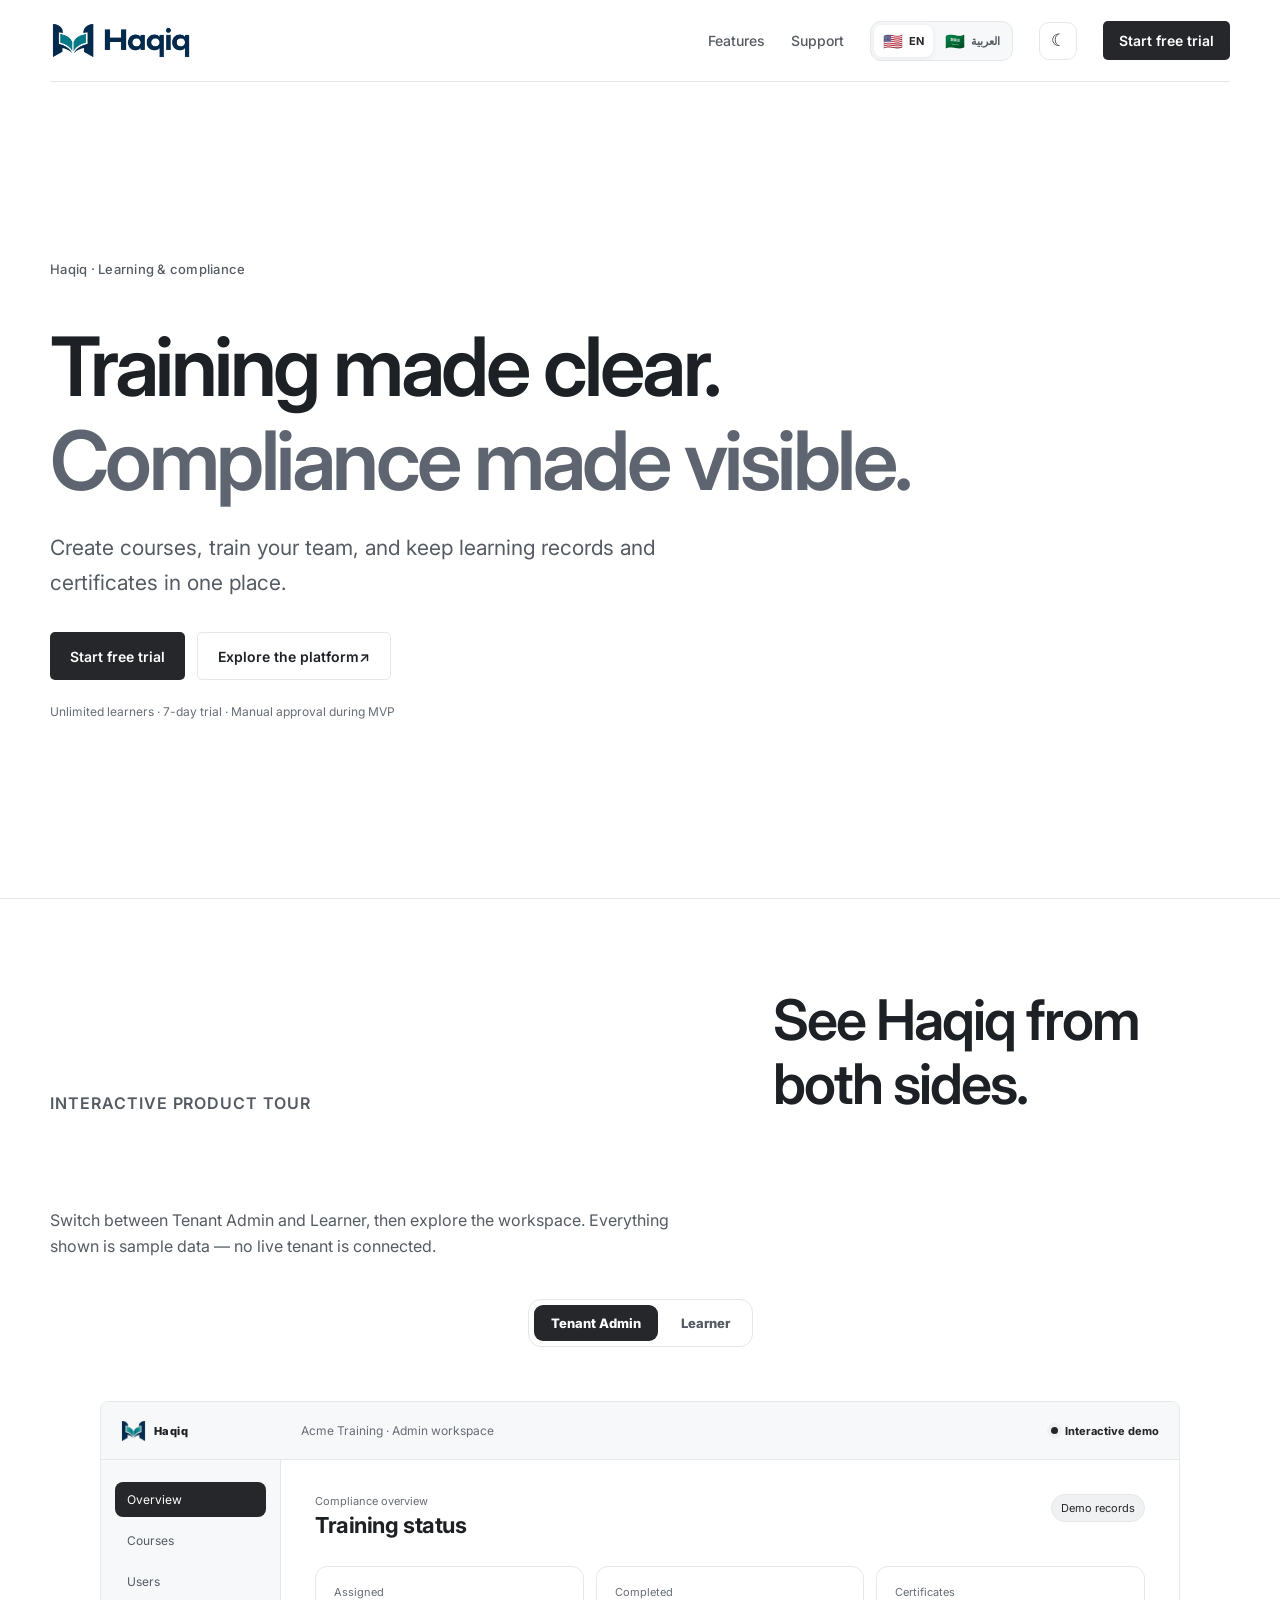
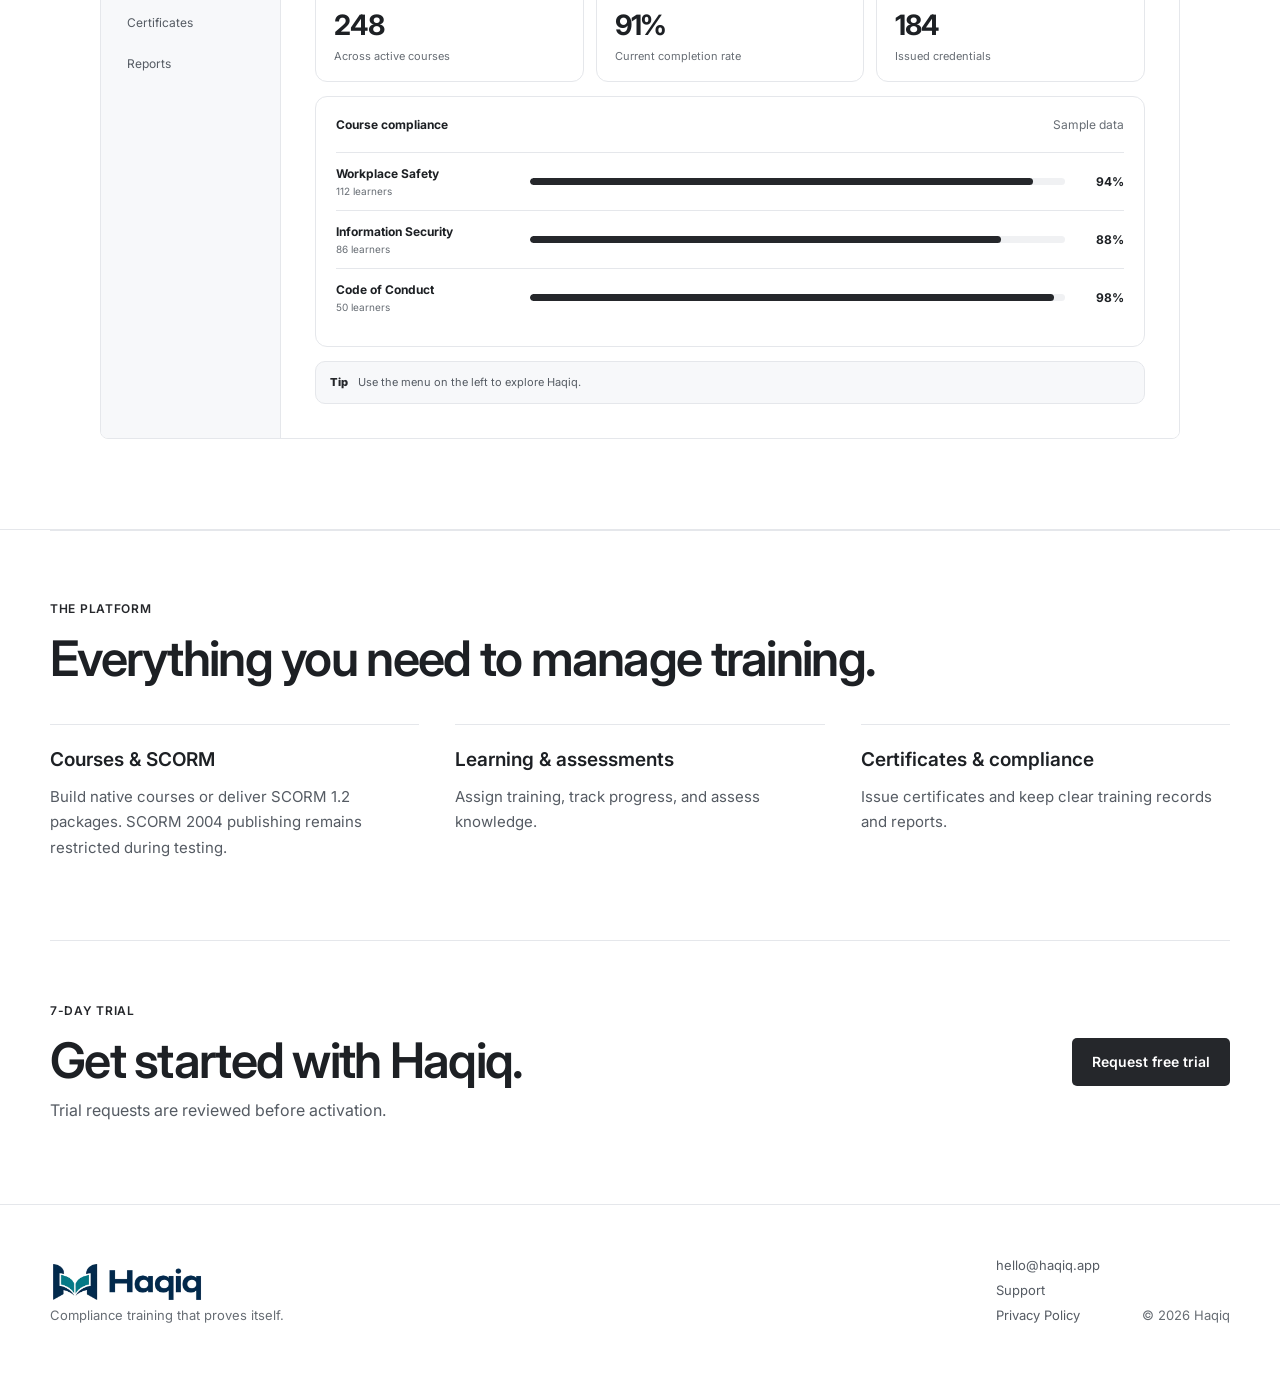
==== commit 505940a5: "Restore centered interactive learner and tenant admin demo on homepage" ====
--- a/index.html
+++ b/index.html
@@ -5,7 +5,7 @@
   <meta name="viewport" content="width=device-width, initial-scale=1.0" />
   <meta name="description" content="Haqiq is a learning and compliance platform for creating training, assessing knowledge, issuing certificates, and keeping clear compliance records." />
   <title>Haqiq — Compliance training that proves itself</title>
-  <link rel="stylesheet" href="styles.css?v=20261010-monochrome" />
+  <link rel="stylesheet" href="styles.css?v=20261019-product-preview" />
   <link rel="canonical" href="https://haqiq.app/" />
   <link rel="alternate" hreflang="en" href="https://haqiq.app/" />
   <link rel="alternate" hreflang="ar" href="https://haqiq.app/ar/" />
@@ -55,8 +55,218 @@
         <p class="eyebrow">Haqiq · Learning & compliance</p>
         <h1>Training made clear.<br><em>Compliance made visible.</em></h1>
         <p class="hero-copy">Create courses, train your team, and keep learning records and certificates in one place.</p>
-        <div class="hero-actions"><button class="button primary" type="button" data-trial-open>Start free trial</button><a class="button secondary" href="#capabilities">Explore the platform <span aria-hidden="true">↗</span></a></div>
+        <div class="hero-actions"><button class="button primary" type="button" data-trial-open>Start free trial</button><a class="button secondary" href="#product">Explore the platform <span aria-hidden="true">↗</span></a></div>
         <p class="minimal-footnote">Unlimited learners · 7-day trial · Manual approval during MVP</p>
+      </div>
+    </section>
+
+    <section class="section product-section" id="product" aria-labelledby="product-preview-title">
+      <div class="shell">
+        <div class="section-intro product-intro">
+          <p class="kicker">Interactive product tour</p>
+          <h2 id="product-preview-title">See Haqiq from both sides.</h2>
+          <p>Switch between Tenant Admin and Learner, then explore the workspace. Everything shown is sample data — no live tenant is connected.</p>
+        </div>
+
+        <div class="product-view-tabs" role="tablist" aria-label="Choose a workspace">
+          <button class="active" type="button" role="tab" aria-selected="true" id="product-tab-admin" aria-controls="product-panel-admin" data-product-view-tab="admin">Tenant Admin</button>
+          <button type="button" role="tab" aria-selected="false" id="product-tab-learner" aria-controls="product-panel-learner" data-product-view-tab="learner">Learner</button>
+        </div>
+
+        <div class="product-view-panel active" id="product-panel-admin" role="tabpanel" aria-labelledby="product-tab-admin" data-product-view-panel="admin">
+        <div class="product-preview demo-shell" aria-label="Interactive Haqiq tenant admin demo">
+          <div class="preview-topbar">
+            <div class="preview-brand"><img src="assets/haqiq-mark.webp" alt="" aria-hidden="true" /><span data-brand-text>Haqiq</span></div>
+            <div class="preview-org">Acme Training · Admin workspace</div>
+            <div class="demo-live"><span></span> Interactive demo</div>
+          </div>
+
+          <div class="preview-body">
+            <aside class="preview-sidebar demo-nav" aria-label="Demo navigation">
+              <button class="active" type="button" data-demo-tab="overview">Overview</button>
+              <button type="button" data-demo-tab="courses">Courses</button>
+              <button type="button" data-demo-tab="users">Users</button>
+              <button type="button" data-demo-tab="certificates">Certificates</button>
+              <button type="button" data-demo-tab="reports">Reports</button>
+            </aside>
+
+            <div class="preview-content demo-content">
+              <section class="demo-panel active" data-demo-panel="overview">
+                <div class="preview-heading">
+                  <div><small>Compliance overview</small><strong>Training status</strong></div>
+                  <span class="status-pill">Demo records</span>
+                </div>
+                <div class="metric-grid">
+                  <div class="metric"><span>Assigned</span><strong>248</strong><small>Across active courses</small></div>
+                  <div class="metric"><span>Completed</span><strong>91%</strong><small>Current completion rate</small></div>
+                  <div class="metric"><span>Certificates</span><strong>184</strong><small>Issued credentials</small></div>
+                </div>
+                <div class="activity-card">
+                  <div class="activity-head"><strong>Course compliance</strong><span>Sample data</span></div>
+                  <div class="course-row"><div><b>Workplace Safety</b><small>112 learners</small></div><div class="bar"><i style="width:94%"></i></div><strong>94%</strong></div>
+                  <div class="course-row"><div><b>Information Security</b><small>86 learners</small></div><div class="bar"><i style="width:88%"></i></div><strong>88%</strong></div>
+                  <div class="course-row"><div><b>Code of Conduct</b><small>50 learners</small></div><div class="bar"><i style="width:98%"></i></div><strong>98%</strong></div>
+                </div>
+              </section>
+
+              <section class="demo-panel" data-demo-panel="courses">
+                <div class="preview-heading">
+                  <div><small>Course management</small><strong>Courses</strong></div>
+                  <button class="demo-action" type="button" data-demo-message="Course creation is available to tenant administrators.">+ New course</button>
+                </div>
+                <div class="demo-table">
+                  <div class="demo-table-head"><span>Course</span><span>Status</span><span>Completion</span><span></span></div>
+                  <div class="demo-table-row"><span><b>Information Security</b><small>Version 2.1 · 86 learners</small></span><span class="mini-badge green">Published</span><span>88%</span><button type="button" data-demo-message="Information Security · 8 lessons · Final assessment · 80% passing score">Open</button></div>
+                  <div class="demo-table-row"><span><b>Workplace Safety</b><small>Version 1.4 · 112 learners</small></span><span class="mini-badge green">Published</span><span>94%</span><button type="button" data-demo-message="Workplace Safety · 6 lessons · Certificate enabled">Open</button></div>
+                  <div class="demo-table-row"><span><b>Data Privacy</b><small>Draft · not assigned</small></span><span class="mini-badge">Draft</span><span>—</span><button type="button" data-demo-message="Data Privacy is still in draft and can be edited before publishing.">Edit</button></div>
+                </div>
+              </section>
+
+              <section class="demo-panel" data-demo-panel="users">
+                <div class="preview-heading">
+                  <div><small>People</small><strong>Users</strong></div>
+                  <button class="demo-action" type="button" data-demo-message="Admins can invite or add employees and assign them to training.">+ Add user</button>
+                </div>
+                <div class="demo-table">
+                  <div class="demo-table-head"><span>Employee</span><span>Department</span><span>Status</span><span></span></div>
+                  <div class="demo-table-row"><span><b>Sarah Malik</b><small>sarah@acme.example</small></span><span>Operations</span><span class="mini-badge green">Active</span><button type="button" data-demo-message="Sarah Malik · 4 assigned courses · 4 completed · 4 certificates">View</button></div>
+                  <div class="demo-table-row"><span><b>Omar Hassan</b><small>omar@acme.example</small></span><span>Finance</span><span class="mini-badge green">Active</span><button type="button" data-demo-message="Omar Hassan · 3 assigned courses · 2 completed · 1 in progress">View</button></div>
+                  <div class="demo-table-row"><span><b>Lina George</b><small>lina@acme.example</small></span><span>HR</span><span class="mini-badge amber">Pending</span><button type="button" data-demo-message="Lina George has been invited and has not yet activated her account.">View</button></div>
+                </div>
+              </section>
+
+              <section class="demo-panel" data-demo-panel="certificates">
+                <div class="preview-heading">
+                  <div><small>Credentials</small><strong>Certificates</strong></div>
+                  <span class="status-pill">184 issued</span>
+                </div>
+                <div class="demo-table">
+                  <div class="demo-table-head"><span>Employee</span><span>Course</span><span>Status</span><span></span></div>
+                  <div class="demo-table-row"><span><b>Sarah Malik</b><small>HQ-26-0184</small></span><span>Information Security</span><span class="mini-badge green">Valid</span><button type="button" data-demo-message="Certificate HQ-26-0184 · Score 94% · Valid credential">View</button></div>
+                  <div class="demo-table-row"><span><b>Omar Hassan</b><small>HQ-26-0172</small></span><span>Workplace Safety</span><span class="mini-badge green">Valid</span><button type="button" data-demo-message="Certificate HQ-26-0172 · Score 88% · Valid credential">View</button></div>
+                  <div class="demo-table-row"><span><b>Maya Chen</b><small>HQ-26-0149</small></span><span>Code of Conduct</span><span class="mini-badge">Expired</span><button type="button" data-demo-message="Certificate HQ-26-0149 has expired and can be reassigned for renewal.">View</button></div>
+                </div>
+              </section>
+
+              <section class="demo-panel" data-demo-panel="reports">
+                <div class="preview-heading">
+                  <div><small>Reporting</small><strong>Compliance report</strong></div>
+                  <div class="demo-segment" aria-label="Report views">
+                    <button class="active" type="button" data-report="compliance">Compliance</button>
+                    <button type="button" data-report="attempts">Attempts</button>
+                    <button type="button" data-report="audit">Audit</button>
+                  </div>
+                </div>
+                <div class="report-card">
+                  <div class="report-number" id="demo-report-number">91%</div>
+                  <div><strong id="demo-report-title">Overall completion</strong><p id="demo-report-copy">226 of 248 assigned training records are complete.</p></div>
+                </div>
+                <div class="report-bars">
+                  <div><span>Operations</span><div class="bar"><i style="width:96%"></i></div><b>96%</b></div>
+                  <div><span>Finance</span><div class="bar"><i style="width:89%"></i></div><b>89%</b></div>
+                  <div><span>Human Resources</span><div class="bar"><i style="width:93%"></i></div><b>93%</b></div>
+                </div>
+              </section>
+
+              <div class="demo-feedback" id="demo-feedback" role="status" aria-live="polite">
+                <span>Tip</span> Use the menu on the left to explore Haqiq.
+              </div>
+            </div>
+          </div>
+        </div>
+        </div>
+
+        <div class="product-view-panel" id="product-panel-learner" role="tabpanel" aria-labelledby="product-tab-learner" data-product-view-panel="learner">
+          <div class="product-preview learner-demo-shell" aria-label="Interactive Haqiq learner demo">
+            <div class="preview-topbar">
+              <div class="preview-brand"><img src="assets/haqiq-mark.webp" alt="" aria-hidden="true" /><span data-brand-text>Haqiq</span></div>
+              <div class="preview-org">Acme Training · Learner workspace</div>
+              <div class="learner-user"><span class="learner-avatar">SM</span><div><strong>Sarah Malik</strong><small>Learner</small></div></div>
+            </div>
+
+            <div class="preview-body learner-preview-body">
+              <aside class="preview-sidebar demo-nav learner-nav" aria-label="Learner demo navigation">
+                <button class="active" type="button" data-learner-tab="learning">My Learning</button>
+                <button type="button" data-learner-tab="certificates">My Certificates</button>
+                <button type="button" data-learner-tab="profile">Profile</button>
+              </aside>
+
+              <div class="preview-content learner-content">
+                <section class="learner-panel active" data-learner-panel="learning">
+                  <div class="preview-heading">
+                    <div><small>Learner workspace</small><strong>My Learning</strong></div>
+                    <span class="status-pill">4 assigned</span>
+                  </div>
+
+                  <div class="learner-summary">
+                    <div class="metric"><span>Assigned</span><strong>4</strong><small>Required training</small></div>
+                    <div class="metric"><span>In progress</span><strong>1</strong><small>Continue where you left off</small></div>
+                    <div class="metric"><span>Completed</span><strong>3</strong><small>Training completed</small></div>
+                  </div>
+
+                  <div class="learner-course-list">
+                    <article class="learner-course featured">
+                      <div class="course-state">In progress</div>
+                      <div class="learner-course-main">
+                        <div><small>Compliance training</small><h3>Information Security</h3><p>Continue your assigned course and resume from your latest saved position.</p></div>
+                        <button type="button" data-learner-message="Information Security opens at your latest saved lesson position.">Continue learning</button>
+                      </div>
+                      <div class="learner-progress"><span><i style="width:65%"></i></span><b>65%</b></div>
+                    </article>
+
+                    <article class="learner-course">
+                      <div class="course-state complete">Completed</div>
+                      <div class="learner-course-main">
+                        <div><small>Health & safety</small><h3>Workplace Safety</h3><p>Completed successfully. Your certificate is available.</p></div>
+                        <button type="button" data-learner-message="Your Workplace Safety certificate is ready to view.">View certificate</button>
+                      </div>
+                      <div class="learner-progress"><span><i style="width:100%"></i></span><b>100%</b></div>
+                    </article>
+
+                    <article class="learner-course">
+                      <div class="course-state complete">Completed</div>
+                      <div class="learner-course-main">
+                        <div><small>Company policy</small><h3>Code of Conduct</h3><p>Assessment passed and completion recorded.</p></div>
+                        <button type="button" data-learner-message="Code of Conduct is complete with a recorded passing assessment.">Review</button>
+                      </div>
+                      <div class="learner-progress"><span><i style="width:100%"></i></span><b>100%</b></div>
+                    </article>
+                  </div>
+
+                  <div class="demo-feedback learner-feedback" id="learner-demo-feedback" role="status" aria-live="polite">
+                    <span>Tip</span> Select a course to see how the learner continues training.
+                  </div>
+                </section>
+
+                <section class="learner-panel" data-learner-panel="certificates">
+                  <div class="preview-heading">
+                    <div><small>Credentials</small><strong>My Certificates</strong></div>
+                    <span class="status-pill">3 earned</span>
+                  </div>
+                  <div class="certificate-grid">
+                    <article><img src="assets/haqiq-mark.webp" alt="" /><div><small>Certificate</small><strong>Workplace Safety</strong><p>Issued after successful completion</p></div><button type="button" data-learner-message="Certificate HQ-26-0184 is valid and ready to view.">View</button></article>
+                    <article><img src="assets/haqiq-mark.webp" alt="" /><div><small>Certificate</small><strong>Code of Conduct</strong><p>Valid learner credential</p></div><button type="button" data-learner-message="Certificate HQ-26-0172 is valid and ready to view.">View</button></article>
+                    <article><img src="assets/haqiq-mark.webp" alt="" /><div><small>Certificate</small><strong>Data Privacy Basics</strong><p>Valid learner credential</p></div><button type="button" data-learner-message="Certificate HQ-26-0149 is valid and ready to view.">View</button></article>
+                  </div>
+                </section>
+
+                <section class="learner-panel" data-learner-panel="profile">
+                  <div class="preview-heading">
+                    <div><small>Account</small><strong>Profile</strong></div>
+                  </div>
+                  <div class="learner-profile-card">
+                    <span class="learner-avatar large">SM</span>
+                    <div><strong>Sarah Malik</strong><p>sarah@acme.example</p><small>Operations · Learner</small></div>
+                  </div>
+                  <div class="profile-actions">
+                    <button type="button" data-learner-message="Learners can update their password securely from their account.">Change password</button>
+                    <button type="button" data-learner-message="Profile details are managed within the learner account.">Account details</button>
+                  </div>
+                </section>
+              </div>
+            </div>
+          </div>
+        </div>
       </div>
     </section>
 
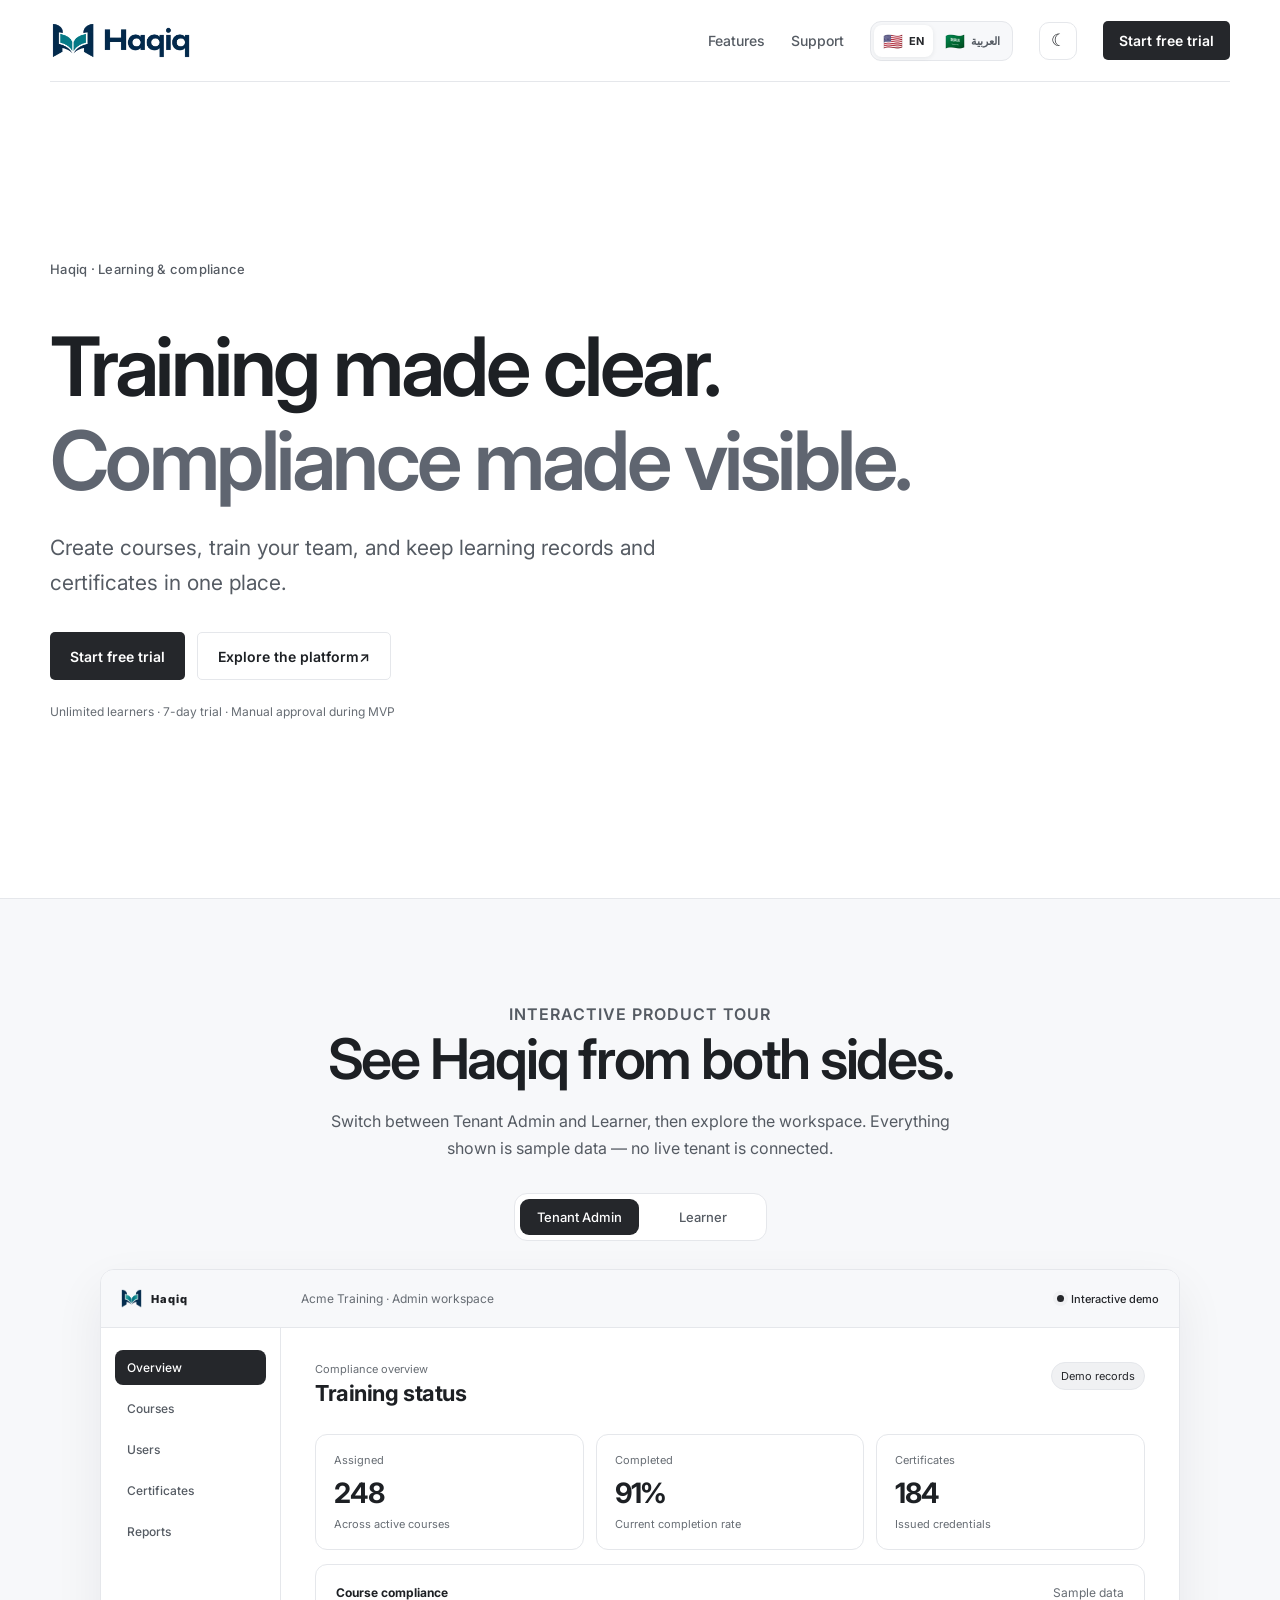
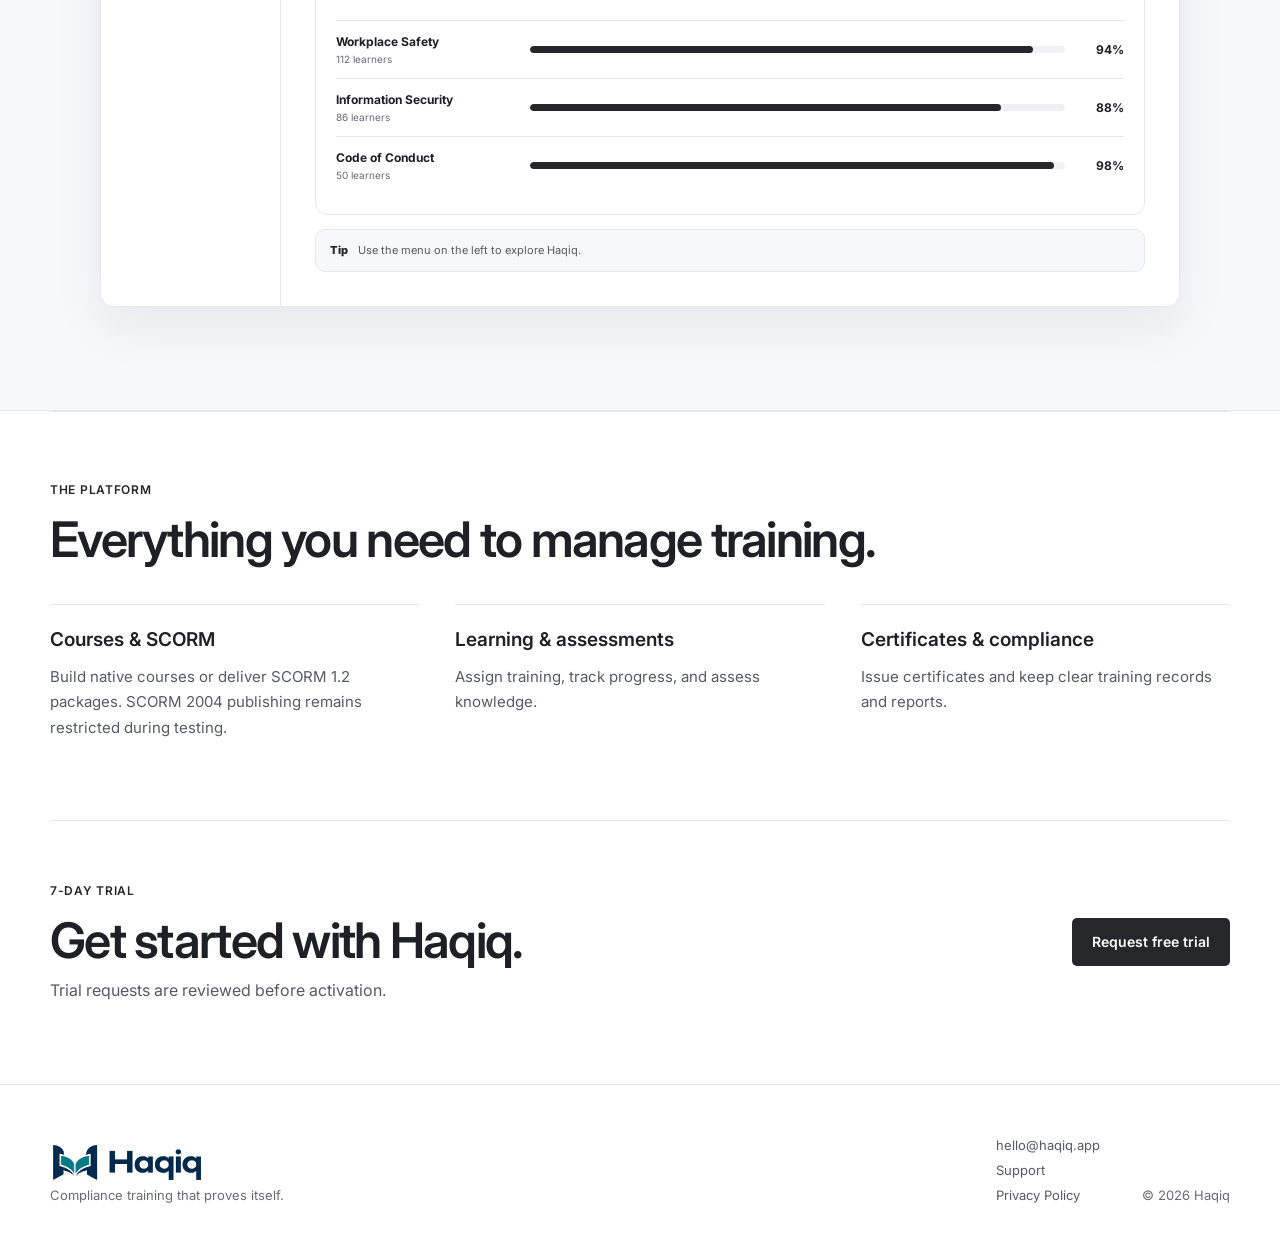
==== commit 2c357e07: "Refresh website product-tour script asset version" ====
--- a/index.html
+++ b/index.html
@@ -325,7 +325,7 @@
     </form>
   </dialog>
 
-  <script src="script.js?v=20261009-2"></script>
+  <script src="script.js?v=20261019-interactive-preview"></script>
   <script src="trial.js?v=20261009-2"></script>
 </body>
 </html>
--- a/styles.css
+++ b/styles.css
@@ -1090,3 +1090,93 @@
 @media (prefers-reduced-motion: reduce) {
   .nav-cta, .button, .theme-toggle, .lang-button, .form-grid input, .form-grid select { transition: none; }
 }
+
+
+/* Centered homepage product tour: contained app shell, app-matched typography and responsive roles. */
+.product-section {
+  padding: clamp(70px, 8vw, 112px) 0;
+  background: var(--surface-soft);
+  scroll-margin-top: 20px;
+}
+.product-section .product-intro {
+  display: block;
+  width: min(760px, 100%);
+  max-width: 760px;
+  margin-inline: auto;
+  text-align: center;
+}
+.product-section .product-intro h2 {
+  font-family: var(--font-display, Inter, sans-serif);
+  font-weight: 600;
+  font-size: clamp(34px, 4.8vw, 56px);
+  line-height: 1.12;
+  letter-spacing: -.04em;
+  margin: 0;
+}
+.product-section .product-intro > p:last-child {
+  max-width: 670px;
+  margin: 18px auto 0;
+  color: var(--muted);
+  font-size: 16px;
+  line-height: 1.65;
+}
+.product-section .product-view-tabs { margin: 32px auto 0; }
+.product-section .product-view-tabs button { font-weight: 500; min-width: 116px; }
+.product-section .product-preview {
+  width: min(1080px, 100%);
+  margin: 28px auto 0;
+  border-radius: 14px;
+  box-shadow: 0 20px 50px rgba(29,32,36,.07);
+}
+.product-section .preview-brand {
+  display: flex;
+  align-items: center;
+  gap: 9px;
+  letter-spacing: .08em;
+}
+.product-section .preview-brand img { width: 21px; height: 21px; object-fit: contain; }
+.product-section .preview-body { min-height: 510px; }
+.product-section .preview-sidebar { background: var(--panel); }
+.product-section .demo-nav button { font-weight: 500; }
+.product-section .demo-live { font-weight: 500; }
+.product-section [role="tab"]:focus-visible,
+.product-section .demo-nav button:focus-visible,
+.product-section .demo-action:focus-visible,
+.product-section .demo-table-row button:focus-visible {
+  outline: 2px solid var(--ink);
+  outline-offset: 2px;
+}
+:root[data-theme="dark"] .product-section .product-view-tabs button.active {
+  background: #383D45;
+  color: #fff;
+}
+:root[data-theme="dark"] .product-section .product-preview {
+  box-shadow: 0 20px 50px rgba(0,0,0,.2);
+}
+html[dir="rtl"] .product-section .product-intro h2 {
+  font-family: var(--font-arabic, "IBM Plex Sans Arabic", sans-serif);
+  letter-spacing: normal;
+}
+html[dir="rtl"] .product-section .product-preview { text-align: right; }
+html[dir="rtl"] .product-section .preview-sidebar { border-right: 0; border-left: 1px solid var(--line); }
+html[dir="rtl"] .product-section .demo-nav button { text-align: right; }
+html[dir="rtl"] .product-section .preview-brand { letter-spacing: normal; }
+@media (max-width: 960px) {
+  html[dir="rtl"] .product-section .preview-sidebar { border-left: 0; border-bottom: 1px solid var(--line); }
+  html[dir="rtl"] .product-section .demo-nav button { text-align: center; }
+}
+@media (max-width: 640px) {
+  .product-section { padding: 64px 0; }
+  .product-section .product-intro > p:last-child { font-size: 14px; }
+  .product-section .product-view-tabs { width: min(100%, 350px); }
+  .product-section .product-view-tabs button { flex: 1; min-width: 0; padding: 10px 8px; }
+  .product-section .product-preview { margin-top: 20px; border-radius: 10px; }
+  .product-section .preview-topbar { padding-inline: 12px; gap: 8px; }
+  .product-section .preview-content { padding: 16px; }
+  .product-section .preview-brand { font-size: 10px; }
+}
+@media (prefers-reduced-motion: reduce) {
+  .product-section .demo-panel,
+  .product-section .learner-panel,
+  .product-section .product-view-panel { animation: none; }
+}
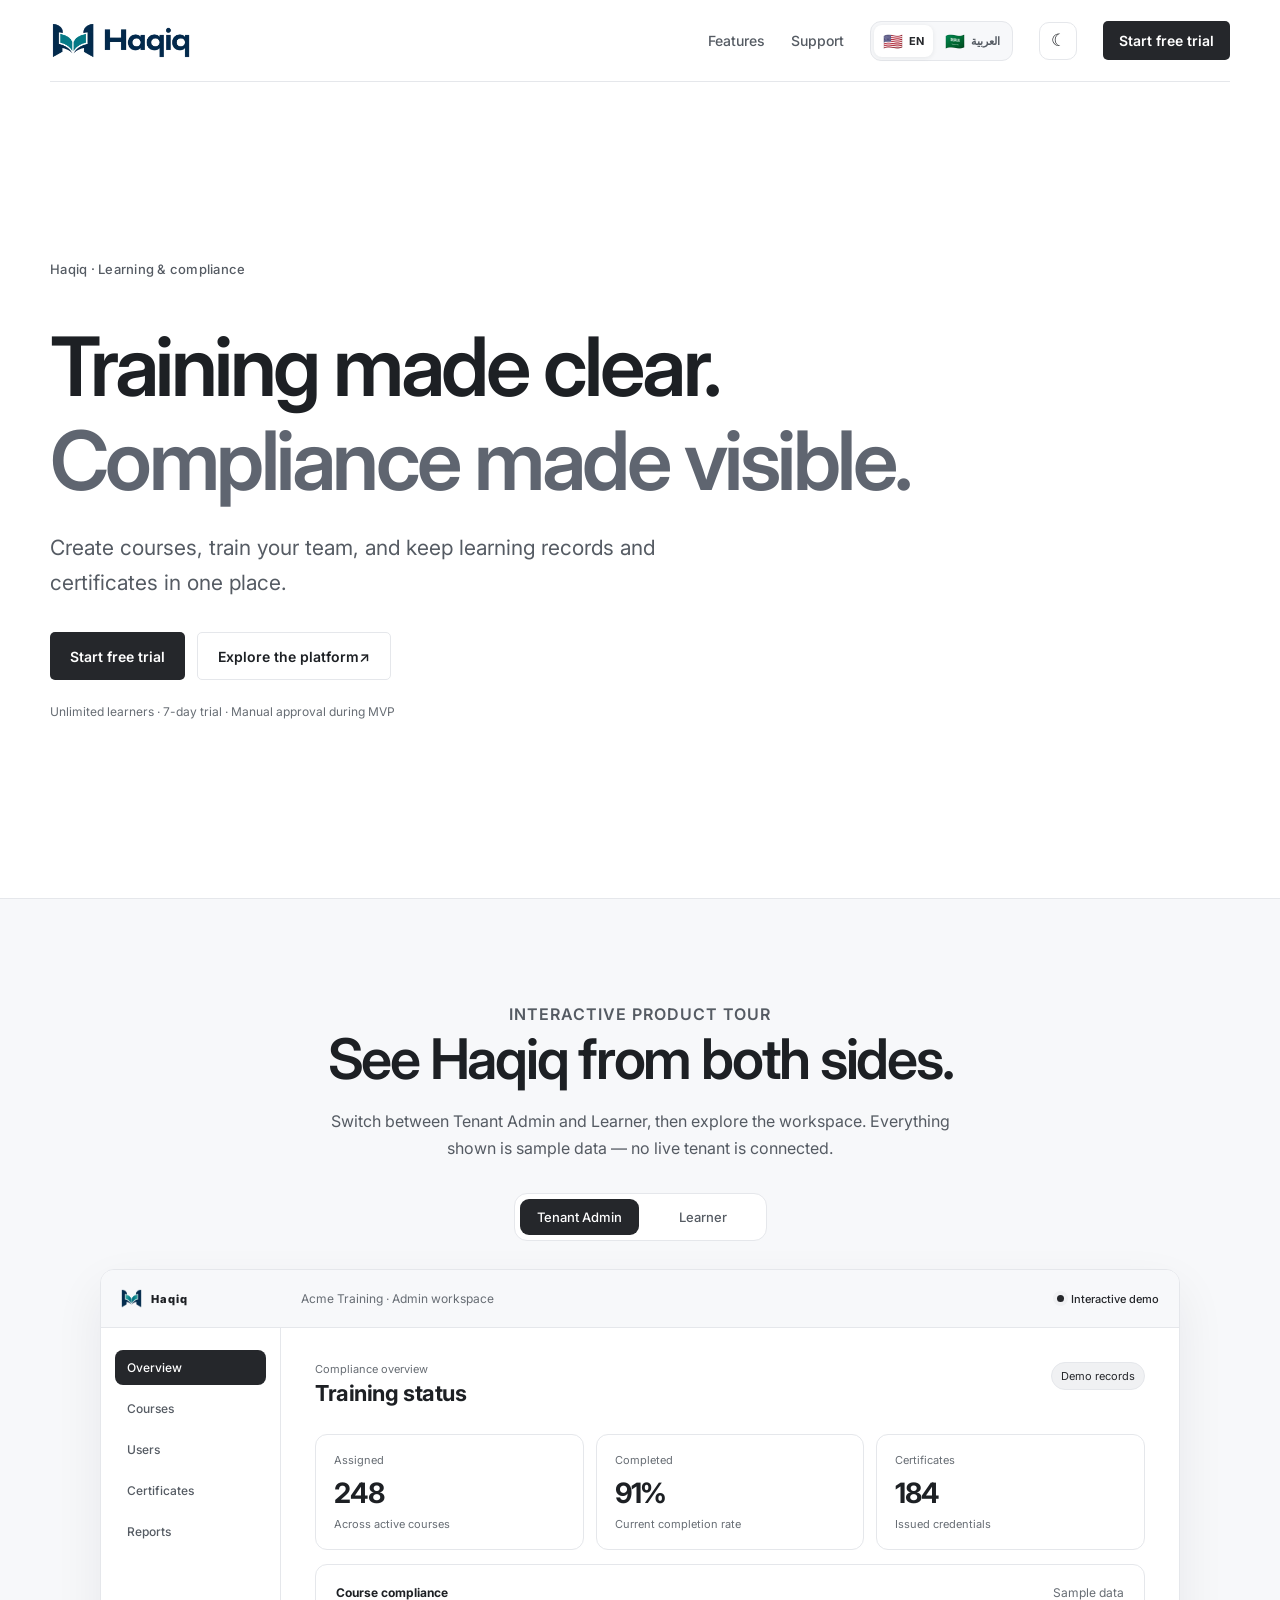
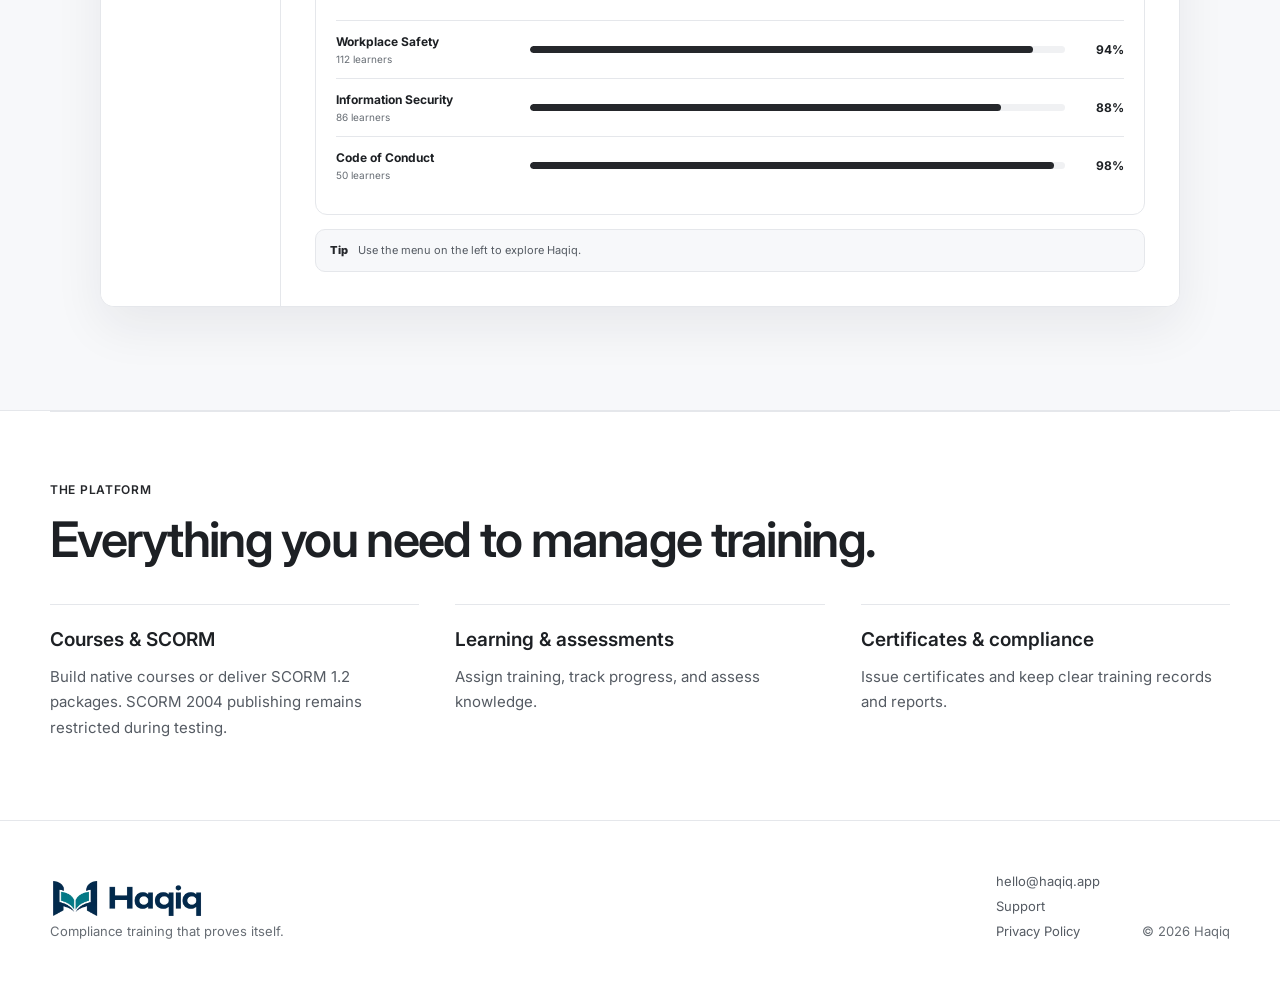
==== commit 1ae9b8fa: "Remove duplicate bottom request trial section" ====
--- a/index.html
+++ b/index.html
@@ -279,10 +279,6 @@
         <article><h3>Certificates &amp; compliance</h3><p>Issue certificates and keep clear training records and reports.</p></article>
       </div>
     </section>
-    <section class="compact-cta shell">
-      <div><p class="kicker">7-day trial</p><h2>Get started with Haqiq.</h2><p>Trial requests are reviewed before activation.</p></div>
-      <button class="button primary" type="button" data-trial-open>Request free trial</button>
-    </section>
   </main>
 
   <footer class="site-footer">
